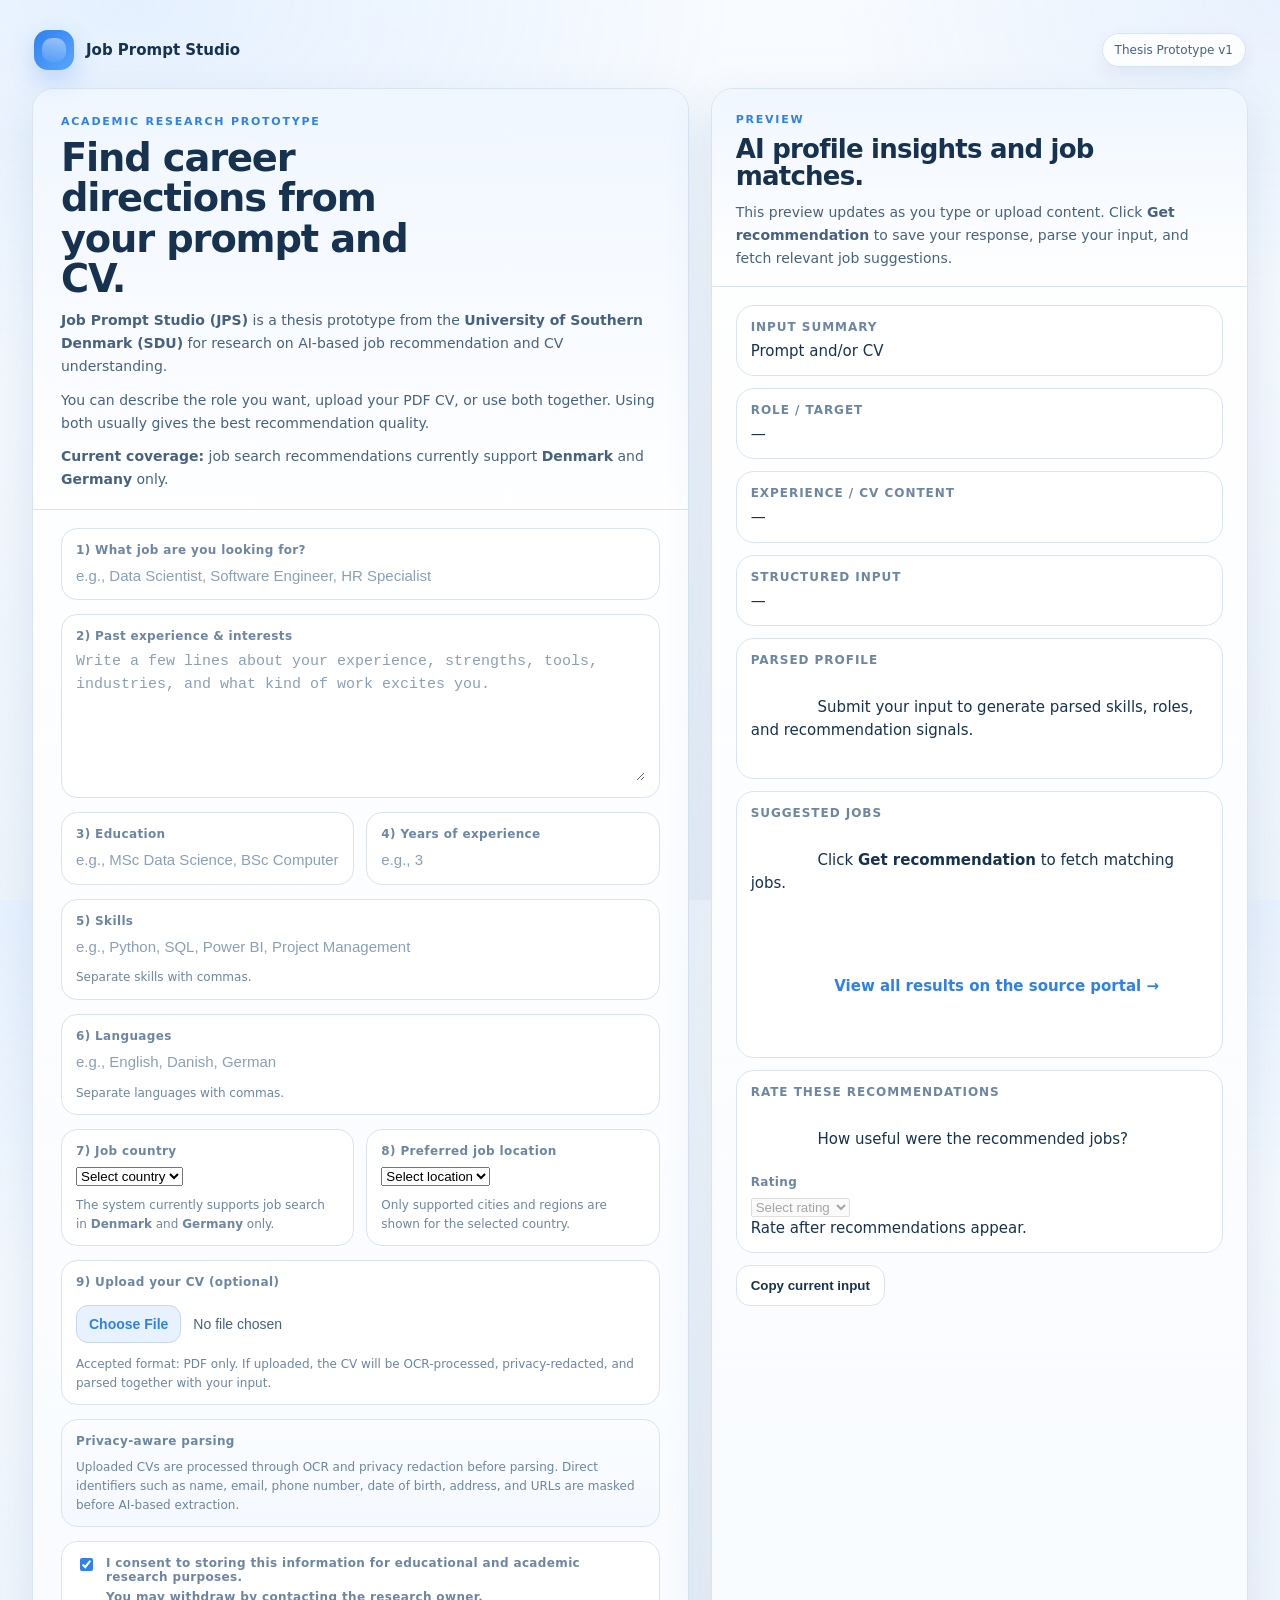
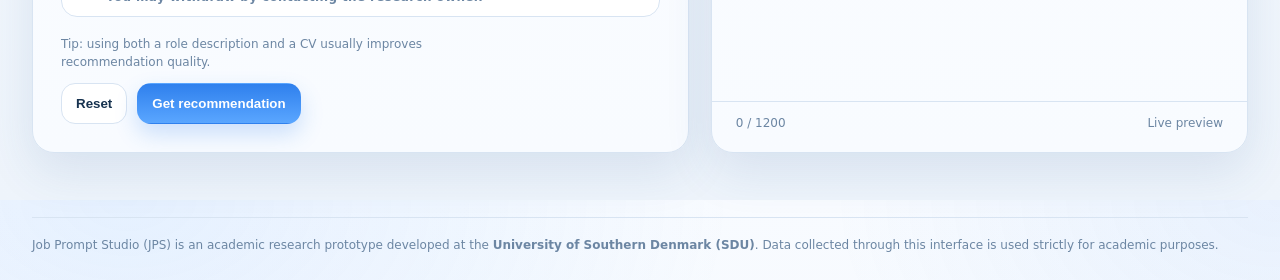
==== index.html @ 6e218b2b "Update index.html" ====
<!doctype html>
<html lang="en">
<head>
  <meta charset="utf-8" />
  <meta name="viewport" content="width=device-width, initial-scale=1" />
  <title>Job Prompt Studio</title>
  <meta
    name="description"
    content="Job Prompt Studio (JPS) is an academic research prototype for AI-based job recommendation and CV understanding."
  />
  <link rel="stylesheet" href="./css/styles.css" />
</head>

<body>
  <div class="wrap">
    <header>
      <div class="brand">
        <div class="logo" aria-hidden="true"></div>
        <h1>Job Prompt Studio</h1>
      </div>
      <div class="pill" id="statusPill">Thesis Prototype v1</div>
    </header>

    <section class="hero">
      <div class="panel">
        <div class="top">
          <p class="kicker">Academic research prototype</p>
          <h2 class="title">Find career directions from your prompt and CV.</h2>

          <p class="subtitle subtitleWide">
            <strong>Job Prompt Studio (JPS)</strong> is a thesis prototype from the
            <strong>University of Southern Denmark (SDU)</strong> for research on
            AI-based job recommendation and CV understanding.
          </p>

          <p class="subtitle subtitleWide">
            You can describe the role you want, upload your PDF CV, or use both together.
            Using both usually gives the best recommendation quality.
          </p>

          <p class="subtitle subtitleWide supportNote">
            <strong>Current coverage:</strong> job search recommendations currently support
            <strong>Denmark</strong> and <strong>Germany</strong> only.
          </p>
        </div>

        <form id="jobForm" autocomplete="on">
          <div class="field">
            <label for="role">1) What job are you looking for?</label>
            <input
              id="role"
              name="role"
              type="text"
              placeholder="e.g., Data Scientist, Software Engineer, HR Specialist"
              maxlength="120"
            />
          </div>

          <div class="field">
            <label for="experience">2) Past experience & interests</label>
            <textarea
              id="experience"
              name="experience"
              placeholder="Write a few lines about your experience, strengths, tools, industries, and what kind of work excites you."
              maxlength="1200"
            ></textarea>
          </div>

          <div class="grid2">
            <div class="field">
              <label for="education">3) Education</label>
              <input
                id="education"
                name="education"
                type="text"
                placeholder="e.g., MSc Data Science, BSc Computer Science"
                maxlength="200"
              />
            </div>

            <div class="field">
              <label for="yearsExperience">4) Years of experience</label>
              <input
                id="yearsExperience"
                name="yearsExperience"
                type="number"
                min="0"
                max="60"
                step="0.5"
                placeholder="e.g., 3"
              />
            </div>
          </div>

          <div class="field">
            <label for="skills">5) Skills</label>
            <input
              id="skills"
              name="skills"
              type="text"
              placeholder="e.g., Python, SQL, Power BI, Project Management"
              maxlength="400"
            />
            <p class="fieldNote">Separate skills with commas.</p>
          </div>

          <div class="field">
            <label for="languages">6) Languages</label>
            <input
              id="languages"
              name="languages"
              type="text"
              placeholder="e.g., English, Danish, German"
              maxlength="200"
            />
            <p class="fieldNote">Separate languages with commas.</p>
          </div>

          <div class="grid2">
            <div class="field">
              <label for="jobCountry">7) Job country</label>
              <select id="jobCountry" name="jobCountry" class="styledSelect">
                <option value="">Select country</option>
                <option value="DK">Denmark</option>
                <option value="DE">Germany</option>
              </select>
              <p class="fieldNote">
                The system currently supports job search in <strong>Denmark</strong> and <strong>Germany</strong> only.
              </p>
            </div>

            <div class="field">
              <label for="location">8) Preferred job location</label>
              <select id="location" name="location" class="styledSelect">
                <option value="">Select location</option>
              </select>
              <p class="fieldNote">
                Only supported cities and regions are shown for the selected country.
              </p>
            </div>
          </div>

          <div class="field">
            <label for="cvFile">9) Upload your CV (optional)</label>
            <input
              id="cvFile"
              name="cvFile"
              type="file"
              accept=".pdf,application/pdf"
            />
            <p class="fieldNote">
              Accepted format: PDF only. If uploaded, the CV will be OCR-processed,
              privacy-redacted, and parsed together with your input.
            </p>
          </div>

          <div class="field uploadInfo">
            <label>Privacy-aware parsing</label>
            <p class="fieldNote">
              Uploaded CVs are processed through OCR and privacy redaction before parsing.
              Direct identifiers such as name, email, phone number, date of birth,
              address, and URLs are masked before AI-based extraction.
            </p>
          </div>

          <div class="field">
            <label class="consent">
              <input id="consent" type="checkbox" required checked />
              <span>
                I consent to storing this information for educational and academic research purposes.
                <span class="consent-sub">
                  You may withdraw by contacting the research owner.
                </span>
              </span>
            </label>
          </div>

          <div class="actions">
            <div class="hint">
              Tip: using both a role description and a CV usually improves recommendation quality.
            </div>

            <div class="btnRow">
              <button class="btn" type="button" id="resetBtn">Reset</button>
              <button class="btn primary" type="submit" id="submitBtn">Get recommendation</button>
            </div>
          </div>

          <span class="sr-only" aria-live="polite" id="ariaLive"></span>
        </form>
      </div>

      <aside class="panel summary" aria-label="Live preview and recommendation results">
        <div class="top">
          <p class="kicker">Preview</p>
          <h2 class="title titleSmall">AI profile insights and job matches.</h2>
          <p class="subtitle subtitleWide">
            This preview updates as you type or upload content. Click
            <b>Get recommendation</b> to save your response, parse your input,
            and fetch relevant job suggestions.
          </p>
        </div>

        <div class="mini">
          <div class="card">
            <h3>Input summary</h3>
            <p id="previewMode">Prompt and/or CV</p>
          </div>

          <div class="card">
            <h3>Role / target</h3>
            <p id="previewRole">—</p>
          </div>

          <div class="card">
            <h3>Experience / CV content</h3>
            <p id="previewExperience">—</p>
          </div>

          <div class="card">
            <h3>Structured input</h3>
            <p id="previewStructured">—</p>
          </div>

          <div class="card">
            <h3>Parsed profile</h3>
            <p id="parsedHint" class="lockedHint">
              Submit your input to generate parsed skills, roles, and recommendation signals.
            </p>
            <div id="parsedProfile" style="display:none;"></div>
          </div>

          <div class="card">
            <h3>Suggested jobs</h3>

            <p id="jobsHint" class="lockedHint">
              Click <b>Get recommendation</b> to fetch matching jobs.
            </p>

            <p id="jobsStatus" class="lockedHint" style="display:none;"></p>

            <div id="jobsSkeleton" class="jobsList" style="display:none;">
              <div class="skeletonCard"></div>
              <div class="skeletonCard"></div>
              <div class="skeletonCard"></div>
            </div>

            <div id="jobsList" class="jobsList" style="display:none;"></div>

            <p class="lockedHint" style="margin-top:10px;">
              <a
                id="jobindexAllLink"
                href="#"
                target="_blank"
                rel="noopener noreferrer"
                class="subLink"
              >
                View all results on the source portal →
              </a>
            </p>
          </div>

          <div class="card ratingCard">
            <h3>Rate these recommendations</h3>
            <p class="fieldNote">
              How useful were the recommended jobs?
            </p>

            <div class="ratingWrap">
              <label for="recommendationRating" class="ratingLabel">Rating</label>
              <select id="recommendationRating" name="recommendationRating" class="styledSelect ratingSelect" disabled>
                <option value="">Select rating</option>
                <option value="1">1 - Very poor</option>
                <option value="2">2 - Poor</option>
                <option value="3">3 - Neutral</option>
                <option value="4">4 - Good</option>
                <option value="5">5 - Excellent</option>
              </select>
              <p id="ratingStatus" class="ratingStatus">Rate after recommendations appear.</p>
            </div>
          </div>

          <div class="btnRow">
            <button class="btn" type="button" id="copyBtn">Copy current input</button>
          </div>
        </div>

        <div class="meta">
          <span id="charCount">0 / 1200</span>
          <span id="lastSaved">Live preview</span>
        </div>
      </aside>
    </section>
  </div>

  <footer class="footer">
    <p>
      Job Prompt Studio (JPS) is an academic research prototype developed at the
      <strong>University of Southern Denmark (SDU)</strong>.
      Data collected through this interface is used strictly for academic purposes.
    </p>
  </footer>

  <div class="toast" id="toast" role="status" aria-live="polite">
    <span class="dot" aria-hidden="true"></span>
    <span id="toastText">Copied</span>
  </div>

  <script type="module" src="./js/app.js"></script>
</body>
</html>
---- css/styles.css ----
:root{
  --bg:#eef4fb;
  --bg-soft:#f7fbff;
  --panel:#ffffff;
  --panel-2:#f8fbff;
  --line:#d8e4f2;
  --line-strong:#c7d8eb;
  --text:#16324f;
  --text-soft:#47627f;
  --text-faint:#6c86a3;
  --blue:#2f80ed;
  --blue-2:#5aa6ff;
  --blue-soft:#e8f2ff;
  --shadow:0 18px 48px rgba(39, 88, 145, .12);
  --radius:22px;
  --radius2:16px;
}

*{ box-sizing:border-box; }
html,body{ height:100%; }

body{
  margin:0;
  color:var(--text);
  font-family: Inter, ui-sans-serif, system-ui, -apple-system, Segoe UI, Roboto, Helvetica, Arial, sans-serif;
  background:
    radial-gradient(1100px 700px at 10% 0%, rgba(90,166,255,.12), transparent 55%),
    radial-gradient(900px 600px at 100% 0%, rgba(47,128,237,.08), transparent 50%),
    linear-gradient(180deg, #f8fbff 0%, #eef4fb 100%);
  overflow-x:hidden;
}

.wrap{
  width:min(1380px, 95vw);
  margin:0 auto;
  padding:24px 0 40px;
}

header{
  display:flex;
  align-items:center;
  justify-content:space-between;
  gap:18px;
  padding:6px 2px 18px;
}

.brand{
  display:flex;
  align-items:center;
  gap:12px;
}

.logo{
  width:40px;
  height:40px;
  border-radius:14px;
  background: linear-gradient(135deg, var(--blue), var(--blue-2));
  box-shadow: 0 10px 24px rgba(47,128,237,.25);
  position:relative;
}

.logo:after{
  content:"";
  position:absolute;
  inset:8px;
  border-radius:10px;
  background: linear-gradient(180deg, rgba(255,255,255,.45), rgba(255,255,255,.08));
}

.brand h1{
  margin:0;
  font-size:15px;
  font-weight:700;
  color:var(--text);
}

.pill{
  font-size:12px;
  padding:9px 12px;
  border-radius:999px;
  border:1px solid var(--line);
  background:rgba(255,255,255,.85);
  color:var(--text-soft);
  box-shadow:0 6px 16px rgba(39,88,145,.08);
}

.hero{
  display:grid;
  grid-template-columns: 1.1fr .9fr;
  gap:22px;
  align-items:start;
}

@media (max-width: 1100px){
  .hero{ grid-template-columns: 1fr; }
}

.panel{
  border-radius:var(--radius);
  border:1px solid var(--line);
  background: linear-gradient(180deg, var(--panel), var(--panel-2));
  box-shadow:var(--shadow);
  overflow:hidden;
}

.panel .top{
  padding:26px 28px 18px;
  border-bottom:1px solid var(--line);
  background: linear-gradient(180deg, rgba(232,242,255,.65), rgba(255,255,255,.72));
}

.kicker{
  font-size:11px;
  color:var(--blue);
  letter-spacing:.16em;
  text-transform:uppercase;
  font-weight:700;
  margin:0 0 10px;
}

.title{
  margin:0;
  font-size: clamp(28px, 3vw, 40px);
  line-height:1.05;
  letter-spacing:-.03em;
  font-weight:800;
  max-width:14ch;
}

.titleSmall{
  font-size:26px;
  max-width:none;
}

.subtitle{
  margin:10px 0 0;
  color:var(--text-soft);
  font-size:14px;
  line-height:1.65;
  max-width:64ch;
}

.subtitleWide{ max-width:none; }

.modeSwitch{
  padding:18px 28px 0;
  display:flex;
  gap:10px;
  flex-wrap:wrap;
}

.modeBtn{
  display:inline-flex;
  align-items:center;
  justify-content:center;
  padding:12px 16px;
  border-radius:14px;
  border:1px solid var(--line);
  background:#fff;
  color:var(--text-soft);
  font-weight:700;
  font-size:14px;
  cursor:pointer;
  transition:.18s ease;
}

.modeBtn:hover{
  border-color:var(--blue-2);
  color:var(--blue);
  transform:translateY(-1px);
}

.modeBtn.active{
  background: linear-gradient(180deg, var(--blue), var(--blue-2));
  border-color:transparent;
  color:#fff;
  box-shadow:0 10px 22px rgba(47,128,237,.22);
}

form{
  padding:18px 28px 28px;
  display:grid;
  gap:14px;
}

.hidden{
  display:none !important;
}

.field{
  background:#fff;
  border:1px solid var(--line);
  border-radius:var(--radius2);
  padding:14px 14px 12px;
  transition:border-color .2s ease, box-shadow .2s ease, transform .2s ease;
}

.field:focus-within{
  border-color:var(--blue-2);
  box-shadow:0 0 0 4px rgba(90,166,255,.12);
  transform:translateY(-1px);
}

label{
  display:block;
  font-size:12px;
  color:var(--text-faint);
  margin-bottom:8px;
  letter-spacing:.03em;
  font-weight:700;
}

input, textarea{
  width:100%;
  border:0;
  outline:none;
  color:var(--text);
  background:transparent;
  font-size:15px;
  line-height:1.5;
  padding:0;
}

textarea{
  min-height:130px;
  resize:vertical;
}

::placeholder{
  color:#8aa0b8;
}

input[type="file"]{
  padding:8px 0 2px;
  font-size:14px;
  color:var(--text-soft);
}

input[type="file"]::file-selector-button{
  margin-right:12px;
  padding:10px 12px;
  border-radius:12px;
  border:1px solid var(--line-strong);
  background:var(--blue-soft);
  color:var(--blue);
  font-weight:700;
  cursor:pointer;
}

.fieldNote{
  margin:10px 0 0;
  color:var(--text-faint);
  font-size:12px;
  line-height:1.55;
}

.uploadInfo{
  background:linear-gradient(180deg, #fbfdff, #f4f9ff);
}

.actions{
  margin-top:4px;
  display:flex;
  gap:12px;
  align-items:center;
  justify-content:space-between;
  flex-wrap:wrap;
}

.hint{
  font-size:12px;
  color:var(--text-faint);
  line-height:1.5;
  max-width:56ch;
}

.btnRow{
  display:flex;
  gap:10px;
  flex-wrap:wrap;
}

.btn{
  display:inline-flex;
  align-items:center;
  justify-content:center;
  padding:12px 14px;
  border-radius:14px;
  border:1px solid var(--line);
  background:#fff;
  color:var(--text);
  font-weight:700;
  cursor:pointer;
  transition:.18s ease;
}

.btn:hover{
  transform:translateY(-1px);
  border-color:var(--blue-2);
}

.btn.primary{
  background: linear-gradient(180deg, var(--blue), var(--blue-2));
  color:#fff;
  border-color:transparent;
  box-shadow:0 10px 22px rgba(47,128,237,.22);
}

.btn.primary:hover{
  filter:brightness(1.02);
}

.btn:disabled{
  opacity:.55;
  cursor:not-allowed;
  transform:none;
}

.summary{
  display:flex;
  flex-direction:column;
  min-height:100%;
}

.summary .top{
  padding:24px 24px 16px;
}

.mini{
  padding:18px 24px 22px;
  display:grid;
  gap:12px;
}

.card{
  border-radius:18px;
  border:1px solid var(--line);
  background:#fff;
  padding:14px 14px 12px;
}

.card h3{
  margin:0 0 6px;
  font-size:12px;
  color:var(--text-faint);
  font-weight:800;
  letter-spacing:.08em;
  text-transform:uppercase;
}

.card p{
  margin:0;
  font-size:15px;
  color:var(--text);
  line-height:1.55;
  white-space:pre-wrap;
  word-break:break-word;
}

.lockedHint{
  color:var(--text-faint);
  font-size:13px;
  line-height:1.5;
}

#parsedProfile{
  display:grid;
  gap:10px;
  margin-top:8px;
}

.parsedGroup{
  border-radius:14px;
  border:1px solid var(--line);
  background:var(--bg-soft);
  padding:12px;
}

.parsedLabel{
  margin:0 0 6px;
  font-size:12px;
  color:var(--text-faint);
  text-transform:uppercase;
  letter-spacing:.08em;
  font-weight:700;
}

.parsedValue{
  margin:0;
  font-size:14px;
  color:var(--text);
  line-height:1.55;
}

.meta{
  margin-top:auto;
  padding:0 24px 22px;
  display:flex;
  gap:10px;
  align-items:center;
  justify-content:space-between;
  color:var(--text-faint);
  font-size:12px;
  border-top:1px solid var(--line);
  padding-top:14px;
}

.consent{
  display:flex;
  gap:10px;
  align-items:flex-start;
  cursor:pointer;
  margin:0;
}

.consent input{
  width:auto;
  margin-top:2px;
  accent-color:var(--blue);
}

.consent-sub{
  display:block;
  margin-top:6px;
  color:var(--text-faint);
  font-size:12px;
}

.jobsList{
  display:grid;
  gap:10px;
  margin-top:10px;
}

.jobCard{
  padding:12px;
  border-radius:14px;
  border:1px solid var(--line);
  background:var(--bg-soft);
  transition:.18s ease;
}

.jobCard:hover{
  transform:translateY(-1px);
  border-color:var(--blue-2);
  box-shadow:0 8px 18px rgba(47,128,237,.10);
}

.jobTitle{
  margin:0 0 6px;
  color:var(--text);
  font-weight:800;
  font-size:14px;
}

.jobMeta{
  margin:0;
  color:var(--text-faint);
  font-size:12px;
  line-height:1.4;
}

.jobSnippet{
  margin:8px 0 0;
  color:var(--text-soft);
  font-size:13px;
  line-height:1.5;
}

.jobBtnRow{
  margin-top:10px;
  display:flex;
  gap:10px;
  flex-wrap:wrap;
}

.jobBtn{
  display:inline-flex;
  align-items:center;
  justify-content:center;
  padding:10px 12px;
  border-radius:12px;
  border:1px solid var(--line-strong);
  background:#fff;
  color:var(--blue);
  font-weight:700;
  font-size:13px;
  text-decoration:none;
}

.jobBtn:hover{
  border-color:var(--blue-2);
  background:var(--blue-soft);
}

.skeletonCard{
  height:92px;
  border-radius:14px;
  border:1px solid var(--line);
  background: linear-gradient(
    90deg,
    rgba(232,242,255,.7),
    rgba(255,255,255,1),
    rgba(232,242,255,.7)
  );
  background-size:200% 100%;
  animation:shimmer 1.2s ease-in-out infinite;
}

@keyframes shimmer{
  0%{ background-position:200% 0; }
  100%{ background-position:-200% 0; }
}

.subLink{
  color:var(--blue);
  text-decoration:none;
  font-weight:600;
}

.subLink:hover{
  text-decoration:underline;
}

.footer{
  width:min(1380px, 95vw);
  margin:24px auto 0;
  padding:18px 0 24px;
  border-top:1px solid var(--line);
  color:var(--text-faint);
  font-size:12px;
  line-height:1.65;
}

.footer p{
  margin:0;
}

.toast{
  position:fixed;
  left:50%;
  bottom:18px;
  transform:translateX(-50%) translateY(30px);
  opacity:0;
  pointer-events:none;
  background:#fff;
  border:1px solid var(--line);
  color:var(--text);
  padding:10px 12px;
  border-radius:14px;
  box-shadow:0 14px 32px rgba(39,88,145,.16);
  transition:opacity .22s ease, transform .22s ease;
  font-size:13px;
  max-width:min(520px, 92vw);
  display:flex;
  gap:10px;
  align-items:center;
}

.toast.show{
  opacity:1;
  transform:translateX(-50%) translateY(0px);
}

.dot{
  width:10px;
  height:10px;
  border-radius:999px;
  background:var(--blue);
  box-shadow:0 0 0 4px rgba(47,128,237,.12);
  flex:0 0 auto;
}

.sr-only{
  position:absolute;
  width:1px;
  height:1px;
  padding:0;
  margin:-1px;
  overflow:hidden;
  clip:rect(0,0,0,0);
  white-space:nowrap;
  border:0;
}

.grid2{
  display:grid;
  grid-template-columns: 1fr 1fr;
  gap:12px;
}

@media (max-width: 720px){
  .grid2{
    grid-template-columns: 1fr;
  }
}

@media (max-width: 720px){
  .wrap{
    width:min(94vw, 1380px);
    padding-top:18px;
  }

  header{
    align-items:flex-start;
    flex-direction:column;
  }

  .panel .top,
  form,
  .modeSwitch{
    padding-left:18px;
    padding-right:18px;
  }

  .summary .top,
  .mini,
  .meta{
    padding-left:18px;
    padding-right:18px;
  }

  .actions{
    align-items:stretch;
  }

  .btnRow{
    width:100%;
  }

  .btn{
    flex:1 1 auto;
  }

  .meta{
    flex-direction:column;
    align-items:flex-start;
  }
}
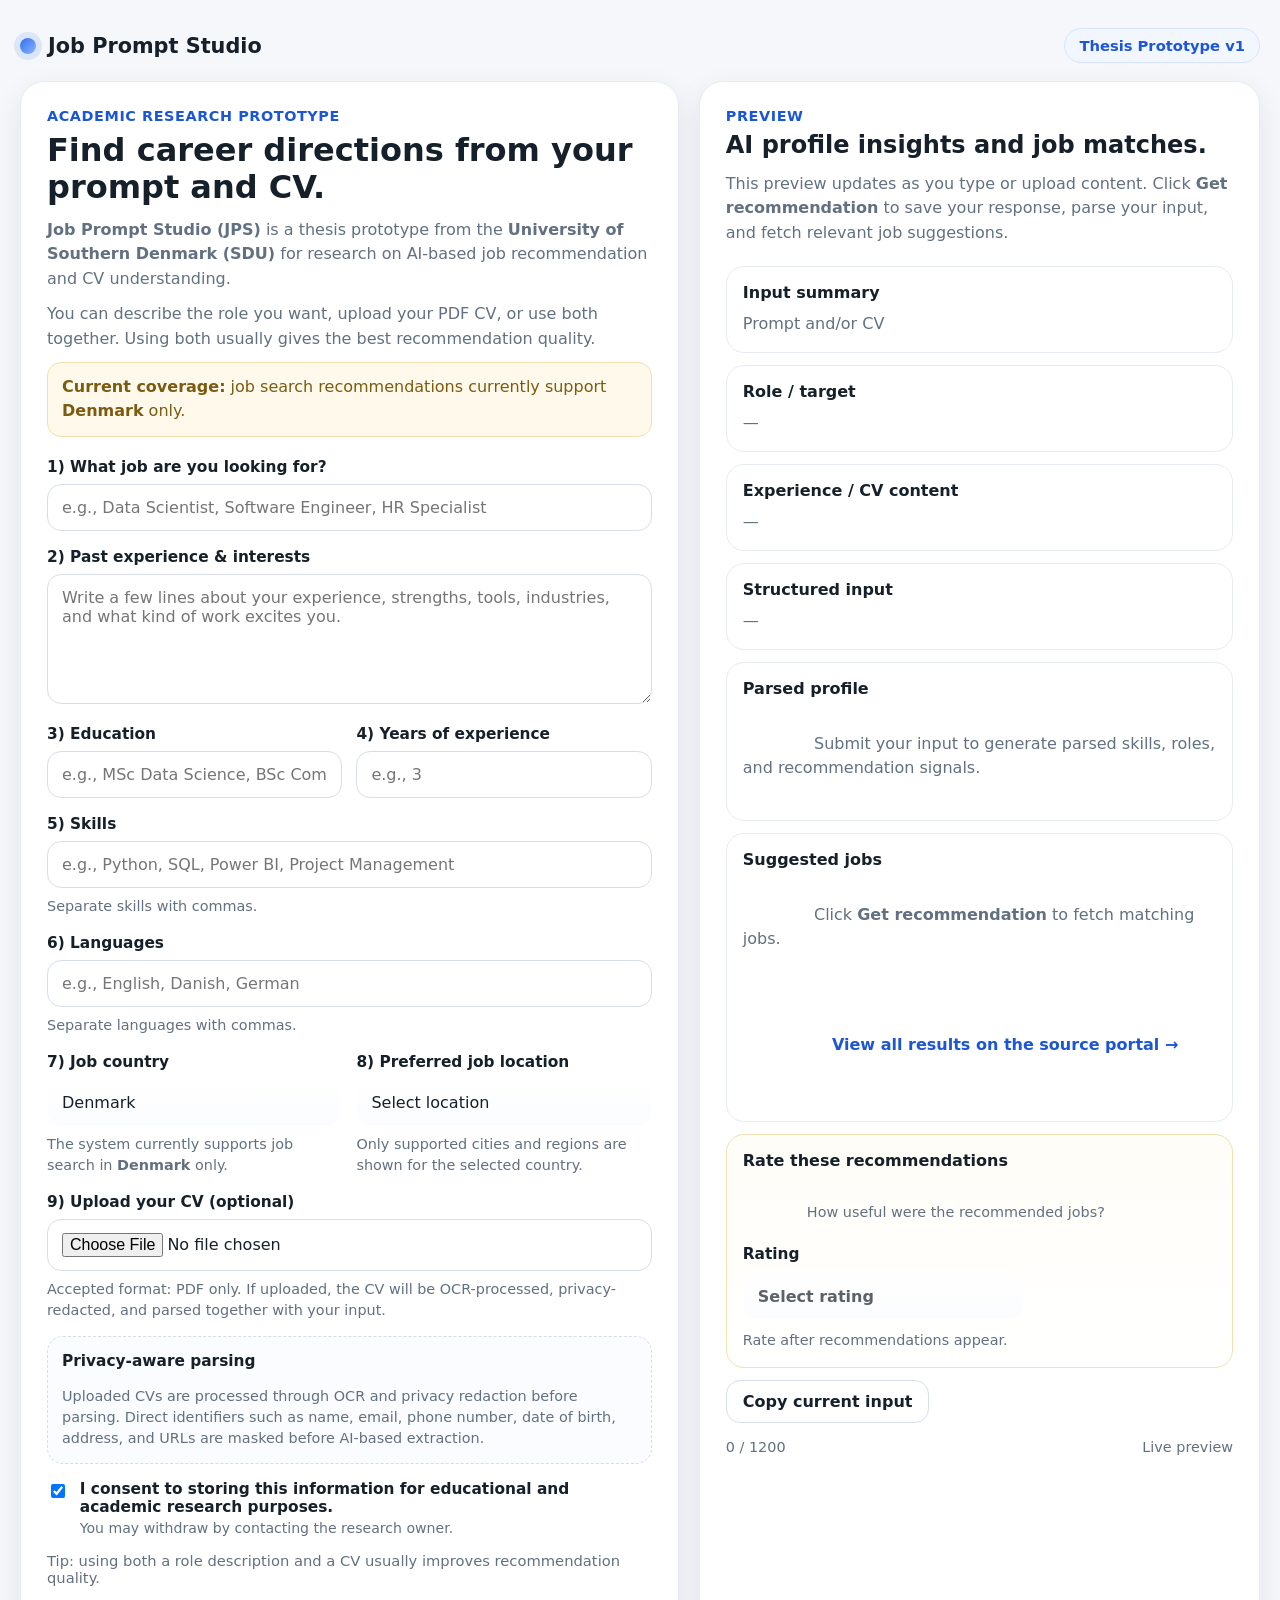
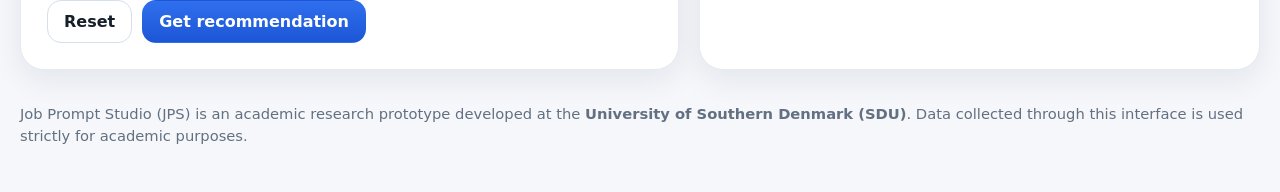
==== commit 14cf5487: "Update index.html" ====
--- a/index.html
+++ b/index.html
@@ -40,7 +40,7 @@
 
           <p class="subtitle subtitleWide supportNote">
             <strong>Current coverage:</strong> job search recommendations currently support
-            <strong>Denmark</strong> and <strong>Germany</strong> only.
+            <strong>Denmark</strong> only.
           </p>
         </div>
 
@@ -121,11 +121,10 @@
               <label for="jobCountry">7) Job country</label>
               <select id="jobCountry" name="jobCountry" class="styledSelect">
                 <option value="">Select country</option>
-                <option value="DK">Denmark</option>
-                <option value="DE">Germany</option>
+                <option value="DK" selected>Denmark</option>
               </select>
               <p class="fieldNote">
-                The system currently supports job search in <strong>Denmark</strong> and <strong>Germany</strong> only.
+                The system currently supports job search in <strong>Denmark</strong> only.
               </p>
             </div>
 
--- a/css/styles.css
+++ b/css/styles.css
@@ -1,639 +1,507 @@
-:root{
-  --bg:#eef4fb;
-  --bg-soft:#f7fbff;
-  --panel:#ffffff;
-  --panel-2:#f8fbff;
-  --line:#d8e4f2;
-  --line-strong:#c7d8eb;
-  --text:#16324f;
-  --text-soft:#47627f;
-  --text-faint:#6c86a3;
-  --blue:#2f80ed;
-  --blue-2:#5aa6ff;
-  --blue-soft:#e8f2ff;
-  --shadow:0 18px 48px rgba(39, 88, 145, .12);
-  --radius:22px;
-  --radius2:16px;
-}
-
-*{ box-sizing:border-box; }
-html,body{ height:100%; }
-
-body{
-  margin:0;
-  color:var(--text);
-  font-family: Inter, ui-sans-serif, system-ui, -apple-system, Segoe UI, Roboto, Helvetica, Arial, sans-serif;
+:root {
+  --bg: #f5f7fb;
+  --panel: #ffffff;
+  --line: #e6ebf2;
+  --text: #16202a;
+  --muted: #627081;
+  --brand: #2f6fed;
+  --brand-dark: #1c56d6;
+  --soft: #f2f6ff;
+  --success: #0f9d58;
+  --danger: #d93025;
+  --shadow: 0 10px 30px rgba(16, 24, 40, 0.08);
+  --radius: 18px;
+}
+
+* {
+  box-sizing: border-box;
+}
+
+html,
+body {
+  margin: 0;
+  padding: 0;
+  background: var(--bg);
+  color: var(--text);
+  font-family: Inter, ui-sans-serif, system-ui, -apple-system, BlinkMacSystemFont, "Segoe UI", sans-serif;
+}
+
+body {
+  min-height: 100vh;
+}
+
+.wrap {
+  max-width: 1320px;
+  margin: 0 auto;
+  padding: 28px 20px 18px;
+}
+
+header {
+  display: flex;
+  align-items: center;
+  justify-content: space-between;
+  gap: 16px;
+  margin-bottom: 18px;
+}
+
+.brand {
+  display: flex;
+  align-items: center;
+  gap: 12px;
+}
+
+.logo {
+  width: 16px;
+  height: 16px;
+  border-radius: 50%;
+  background: linear-gradient(135deg, var(--brand), #8cb6ff);
+  box-shadow: 0 0 0 6px rgba(47, 111, 237, 0.12);
+}
+
+header h1 {
+  margin: 0;
+  font-size: 1.3rem;
+  font-weight: 700;
+}
+
+.pill {
+  background: var(--soft);
+  color: var(--brand-dark);
+  border: 1px solid #d7e4ff;
+  border-radius: 999px;
+  padding: 8px 14px;
+  font-size: 0.92rem;
+  font-weight: 600;
+}
+
+.hero {
+  display: grid;
+  grid-template-columns: 1.08fr 0.92fr;
+  gap: 20px;
+}
+
+.panel {
+  background: var(--panel);
+  border: 1px solid var(--line);
+  border-radius: 24px;
+  box-shadow: var(--shadow);
+  padding: 26px;
+}
+
+.top {
+  margin-bottom: 20px;
+}
+
+.kicker {
+  margin: 0 0 8px;
+  color: var(--brand-dark);
+  font-size: 0.9rem;
+  font-weight: 700;
+  letter-spacing: 0.04em;
+  text-transform: uppercase;
+}
+
+.title {
+  margin: 0 0 12px;
+  font-size: 2rem;
+  line-height: 1.15;
+}
+
+.titleSmall {
+  font-size: 1.5rem;
+}
+
+.subtitle {
+  margin: 0 0 10px;
+  color: var(--muted);
+  line-height: 1.55;
+}
+
+.subtitleWide {
+  max-width: 70ch;
+}
+
+.supportNote {
+  background: #fff9eb;
+  border: 1px solid #f4deb0;
+  color: #7b5b12;
+  border-radius: 14px;
+  padding: 12px 14px;
+}
+
+.field {
+  margin-bottom: 16px;
+}
+
+label {
+  display: inline-block;
+  margin-bottom: 8px;
+  font-weight: 700;
+  font-size: 0.96rem;
+}
+
+input[type="text"],
+input[type="number"],
+input[type="file"],
+textarea,
+select {
+  width: 100%;
+  border: 1px solid #d6deea;
+  border-radius: 14px;
+  background: #fff;
+  color: var(--text);
+  font: inherit;
+  padding: 13px 14px;
+  transition: border-color 0.18s ease, box-shadow 0.18s ease, transform 0.06s ease;
+}
+
+textarea {
+  min-height: 130px;
+  resize: vertical;
+}
+
+input:focus,
+textarea:focus,
+select:focus {
+  outline: none;
+  border-color: #8bb0ff;
+  box-shadow: 0 0 0 4px rgba(47, 111, 237, 0.12);
+}
+
+.fieldNote {
+  margin: 8px 0 0;
+  color: var(--muted);
+  font-size: 0.9rem;
+  line-height: 1.45;
+}
+
+.grid2 {
+  display: grid;
+  grid-template-columns: 1fr 1fr;
+  gap: 14px;
+}
+
+.styledSelect {
+  appearance: none;
+  -webkit-appearance: none;
+  -moz-appearance: none;
   background:
-    radial-gradient(1100px 700px at 10% 0%, rgba(90,166,255,.12), transparent 55%),
-    radial-gradient(900px 600px at 100% 0%, rgba(47,128,237,.08), transparent 50%),
-    linear-gradient(180deg, #f8fbff 0%, #eef4fb 100%);
-  overflow-x:hidden;
-}
-
-.wrap{
-  width:min(1380px, 95vw);
-  margin:0 auto;
-  padding:24px 0 40px;
-}
-
-header{
-  display:flex;
-  align-items:center;
-  justify-content:space-between;
-  gap:18px;
-  padding:6px 2px 18px;
-}
-
-.brand{
-  display:flex;
-  align-items:center;
-  gap:12px;
-}
-
-.logo{
-  width:40px;
-  height:40px;
-  border-radius:14px;
-  background: linear-gradient(135deg, var(--blue), var(--blue-2));
-  box-shadow: 0 10px 24px rgba(47,128,237,.25);
-  position:relative;
-}
-
-.logo:after{
-  content:"";
-  position:absolute;
-  inset:8px;
-  border-radius:10px;
-  background: linear-gradient(180deg, rgba(255,255,255,.45), rgba(255,255,255,.08));
-}
-
-.brand h1{
-  margin:0;
-  font-size:15px;
-  font-weight:700;
-  color:var(--text);
-}
-
-.pill{
-  font-size:12px;
-  padding:9px 12px;
-  border-radius:999px;
-  border:1px solid var(--line);
-  background:rgba(255,255,255,.85);
-  color:var(--text-soft);
-  box-shadow:0 6px 16px rgba(39,88,145,.08);
-}
-
-.hero{
-  display:grid;
-  grid-template-columns: 1.1fr .9fr;
-  gap:22px;
-  align-items:start;
-}
-
-@media (max-width: 1100px){
-  .hero{ grid-template-columns: 1fr; }
-}
-
-.panel{
-  border-radius:var(--radius);
-  border:1px solid var(--line);
-  background: linear-gradient(180deg, var(--panel), var(--panel-2));
-  box-shadow:var(--shadow);
-  overflow:hidden;
-}
-
-.panel .top{
-  padding:26px 28px 18px;
-  border-bottom:1px solid var(--line);
-  background: linear-gradient(180deg, rgba(232,242,255,.65), rgba(255,255,255,.72));
-}
-
-.kicker{
-  font-size:11px;
-  color:var(--blue);
-  letter-spacing:.16em;
-  text-transform:uppercase;
-  font-weight:700;
-  margin:0 0 10px;
-}
-
-.title{
-  margin:0;
-  font-size: clamp(28px, 3vw, 40px);
-  line-height:1.05;
-  letter-spacing:-.03em;
-  font-weight:800;
-  max-width:14ch;
-}
-
-.titleSmall{
-  font-size:26px;
-  max-width:none;
-}
-
-.subtitle{
-  margin:10px 0 0;
-  color:var(--text-soft);
-  font-size:14px;
-  line-height:1.65;
-  max-width:64ch;
-}
-
-.subtitleWide{ max-width:none; }
-
-.modeSwitch{
-  padding:18px 28px 0;
-  display:flex;
-  gap:10px;
-  flex-wrap:wrap;
-}
-
-.modeBtn{
-  display:inline-flex;
-  align-items:center;
-  justify-content:center;
-  padding:12px 16px;
-  border-radius:14px;
-  border:1px solid var(--line);
-  background:#fff;
-  color:var(--text-soft);
-  font-weight:700;
-  font-size:14px;
-  cursor:pointer;
-  transition:.18s ease;
-}
-
-.modeBtn:hover{
-  border-color:var(--blue-2);
-  color:var(--blue);
-  transform:translateY(-1px);
-}
-
-.modeBtn.active{
-  background: linear-gradient(180deg, var(--blue), var(--blue-2));
-  border-color:transparent;
-  color:#fff;
-  box-shadow:0 10px 22px rgba(47,128,237,.22);
-}
-
-form{
-  padding:18px 28px 28px;
-  display:grid;
-  gap:14px;
-}
-
-.hidden{
-  display:none !important;
-}
-
-.field{
-  background:#fff;
-  border:1px solid var(--line);
-  border-radius:var(--radius2);
-  padding:14px 14px 12px;
-  transition:border-color .2s ease, box-shadow .2s ease, transform .2s ease;
-}
-
-.field:focus-within{
-  border-color:var(--blue-2);
-  box-shadow:0 0 0 4px rgba(90,166,255,.12);
-  transform:translateY(-1px);
-}
-
-label{
-  display:block;
-  font-size:12px;
-  color:var(--text-faint);
-  margin-bottom:8px;
-  letter-spacing:.03em;
-  font-weight:700;
-}
-
-input, textarea{
-  width:100%;
-  border:0;
-  outline:none;
-  color:var(--text);
-  background:transparent;
-  font-size:15px;
-  line-height:1.5;
-  padding:0;
-}
-
-textarea{
-  min-height:130px;
-  resize:vertical;
-}
-
-::placeholder{
-  color:#8aa0b8;
-}
-
-input[type="file"]{
-  padding:8px 0 2px;
-  font-size:14px;
-  color:var(--text-soft);
-}
-
-input[type="file"]::file-selector-button{
-  margin-right:12px;
-  padding:10px 12px;
-  border-radius:12px;
-  border:1px solid var(--line-strong);
-  background:var(--blue-soft);
-  color:var(--blue);
-  font-weight:700;
-  cursor:pointer;
-}
-
-.fieldNote{
-  margin:10px 0 0;
-  color:var(--text-faint);
-  font-size:12px;
-  line-height:1.55;
-}
-
-.uploadInfo{
-  background:linear-gradient(180deg, #fbfdff, #f4f9ff);
-}
-
-.actions{
-  margin-top:4px;
-  display:flex;
-  gap:12px;
-  align-items:center;
-  justify-content:space-between;
-  flex-wrap:wrap;
-}
-
-.hint{
-  font-size:12px;
-  color:var(--text-faint);
-  line-height:1.5;
-  max-width:56ch;
-}
-
-.btnRow{
-  display:flex;
-  gap:10px;
-  flex-wrap:wrap;
-}
-
-.btn{
-  display:inline-flex;
-  align-items:center;
-  justify-content:center;
-  padding:12px 14px;
-  border-radius:14px;
-  border:1px solid var(--line);
-  background:#fff;
-  color:var(--text);
-  font-weight:700;
-  cursor:pointer;
-  transition:.18s ease;
-}
-
-.btn:hover{
-  transform:translateY(-1px);
-  border-color:var(--blue-2);
-}
-
-.btn.primary{
-  background: linear-gradient(180deg, var(--blue), var(--blue-2));
-  color:#fff;
-  border-color:transparent;
-  box-shadow:0 10px 22px rgba(47,128,237,.22);
-}
-
-.btn.primary:hover{
-  filter:brightness(1.02);
-}
-
-.btn:disabled{
-  opacity:.55;
-  cursor:not-allowed;
-  transform:none;
-}
-
-.summary{
-  display:flex;
-  flex-direction:column;
-  min-height:100%;
-}
-
-.summary .top{
-  padding:24px 24px 16px;
-}
-
-.mini{
-  padding:18px 24px 22px;
-  display:grid;
-  gap:12px;
-}
-
-.card{
-  border-radius:18px;
-  border:1px solid var(--line);
-  background:#fff;
-  padding:14px 14px 12px;
-}
-
-.card h3{
-  margin:0 0 6px;
-  font-size:12px;
-  color:var(--text-faint);
-  font-weight:800;
-  letter-spacing:.08em;
-  text-transform:uppercase;
-}
-
-.card p{
-  margin:0;
-  font-size:15px;
-  color:var(--text);
-  line-height:1.55;
-  white-space:pre-wrap;
-  word-break:break-word;
-}
-
-.lockedHint{
-  color:var(--text-faint);
-  font-size:13px;
-  line-height:1.5;
-}
-
-#parsedProfile{
-  display:grid;
-  gap:10px;
-  margin-top:8px;
-}
-
-.parsedGroup{
-  border-radius:14px;
-  border:1px solid var(--line);
-  background:var(--bg-soft);
-  padding:12px;
-}
-
-.parsedLabel{
-  margin:0 0 6px;
-  font-size:12px;
-  color:var(--text-faint);
-  text-transform:uppercase;
-  letter-spacing:.08em;
-  font-weight:700;
-}
-
-.parsedValue{
-  margin:0;
-  font-size:14px;
-  color:var(--text);
-  line-height:1.55;
-}
-
-.meta{
-  margin-top:auto;
-  padding:0 24px 22px;
-  display:flex;
-  gap:10px;
-  align-items:center;
-  justify-content:space-between;
-  color:var(--text-faint);
-  font-size:12px;
-  border-top:1px solid var(--line);
-  padding-top:14px;
-}
-
-.consent{
-  display:flex;
-  gap:10px;
-  align-items:flex-start;
-  cursor:pointer;
-  margin:0;
-}
-
-.consent input{
-  width:auto;
-  margin-top:2px;
-  accent-color:var(--blue);
-}
-
-.consent-sub{
-  display:block;
-  margin-top:6px;
-  color:var(--text-faint);
-  font-size:12px;
-}
-
-.jobsList{
-  display:grid;
-  gap:10px;
-  margin-top:10px;
-}
-
-.jobCard{
-  padding:12px;
-  border-radius:14px;
-  border:1px solid var(--line);
-  background:var(--bg-soft);
-  transition:.18s ease;
-}
-
-.jobCard:hover{
-  transform:translateY(-1px);
-  border-color:var(--blue-2);
-  box-shadow:0 8px 18px rgba(47,128,237,.10);
-}
-
-.jobTitle{
-  margin:0 0 6px;
-  color:var(--text);
-  font-weight:800;
-  font-size:14px;
-}
-
-.jobMeta{
-  margin:0;
-  color:var(--text-faint);
-  font-size:12px;
-  line-height:1.4;
-}
-
-.jobSnippet{
-  margin:8px 0 0;
-  color:var(--text-soft);
-  font-size:13px;
-  line-height:1.5;
-}
-
-.jobBtnRow{
-  margin-top:10px;
-  display:flex;
-  gap:10px;
-  flex-wrap:wrap;
-}
-
-.jobBtn{
-  display:inline-flex;
-  align-items:center;
-  justify-content:center;
-  padding:10px 12px;
-  border-radius:12px;
-  border:1px solid var(--line-strong);
-  background:#fff;
-  color:var(--blue);
-  font-weight:700;
-  font-size:13px;
-  text-decoration:none;
-}
-
-.jobBtn:hover{
-  border-color:var(--blue-2);
-  background:var(--blue-soft);
-}
-
-.skeletonCard{
-  height:92px;
-  border-radius:14px;
-  border:1px solid var(--line);
-  background: linear-gradient(
-    90deg,
-    rgba(232,242,255,.7),
-    rgba(255,255,255,1),
-    rgba(232,242,255,.7)
-  );
-  background-size:200% 100%;
-  animation:shimmer 1.2s ease-in-out infinite;
-}
-
-@keyframes shimmer{
-  0%{ background-position:200% 0; }
-  100%{ background-position:-200% 0; }
-}
-
-.subLink{
-  color:var(--blue);
-  text-decoration:none;
-  font-weight:600;
-}
-
-.subLink:hover{
-  text-decoration:underline;
-}
-
-.footer{
-  width:min(1380px, 95vw);
-  margin:24px auto 0;
-  padding:18px 0 24px;
-  border-top:1px solid var(--line);
-  color:var(--text-faint);
-  font-size:12px;
-  line-height:1.65;
-}
-
-.footer p{
-  margin:0;
-}
-
-.toast{
-  position:fixed;
-  left:50%;
-  bottom:18px;
-  transform:translateX(-50%) translateY(30px);
-  opacity:0;
-  pointer-events:none;
-  background:#fff;
-  border:1px solid var(--line);
-  color:var(--text);
-  padding:10px 12px;
-  border-radius:14px;
-  box-shadow:0 14px 32px rgba(39,88,145,.16);
-  transition:opacity .22s ease, transform .22s ease;
-  font-size:13px;
-  max-width:min(520px, 92vw);
-  display:flex;
-  gap:10px;
-  align-items:center;
-}
-
-.toast.show{
-  opacity:1;
-  transform:translateX(-50%) translateY(0px);
-}
-
-.dot{
-  width:10px;
-  height:10px;
-  border-radius:999px;
-  background:var(--blue);
-  box-shadow:0 0 0 4px rgba(47,128,237,.12);
-  flex:0 0 auto;
-}
-
-.sr-only{
-  position:absolute;
-  width:1px;
-  height:1px;
-  padding:0;
-  margin:-1px;
-  overflow:hidden;
-  clip:rect(0,0,0,0);
-  white-space:nowrap;
-  border:0;
-}
-
-.grid2{
-  display:grid;
-  grid-template-columns: 1fr 1fr;
-  gap:12px;
-}
-
-@media (max-width: 720px){
-  .grid2{
+    linear-gradient(180deg, #ffffff, #fbfcff) padding-box,
+    linear-gradient(180deg, #d9e2ef, #d9e2ef) border-box;
+  border: 1px solid transparent;
+  border-radius: 14px;
+  padding-right: 42px;
+  background-image:
+    linear-gradient(180deg, #ffffff, #fbfcff),
+    url("data:image/svg+xml,%3Csvg xmlns='http://www.w3.org/2000/svg' width='16' height='16' fill='none' viewBox='0 0 24 24'%3E%3Cpath stroke='%2357697d' stroke-linecap='round' stroke-linejoin='round' stroke-width='2' d='m6 9 6 6 6-6'/%3E%3C/svg%3E");
+  background-repeat: no-repeat, no-repeat;
+  background-position: 0 0, right 14px center;
+  background-size: auto, 16px;
+}
+
+.styledSelect:hover {
+  border-color: #bfd1ef;
+}
+
+.uploadInfo {
+  background: #fbfcff;
+  border: 1px dashed #d5deeb;
+  border-radius: 16px;
+  padding: 14px;
+}
+
+.consent {
+  display: flex;
+  align-items: flex-start;
+  gap: 12px;
+  cursor: pointer;
+}
+
+.consent input {
+  width: 18px;
+  height: 18px;
+  margin-top: 2px;
+}
+
+.consent-sub {
+  display: block;
+  margin-top: 4px;
+  color: var(--muted);
+  font-size: 0.88rem;
+  font-weight: 500;
+}
+
+.actions {
+  display: flex;
+  align-items: center;
+  justify-content: space-between;
+  gap: 14px;
+  flex-wrap: wrap;
+  margin-top: 10px;
+}
+
+.hint {
+  color: var(--muted);
+  font-size: 0.92rem;
+}
+
+.btnRow {
+  display: flex;
+  align-items: center;
+  gap: 10px;
+  flex-wrap: wrap;
+}
+
+.btn {
+  border: 1px solid #d7dfeb;
+  background: #fff;
+  color: var(--text);
+  border-radius: 14px;
+  padding: 11px 16px;
+  font: inherit;
+  font-weight: 700;
+  cursor: pointer;
+  transition: transform 0.08s ease, box-shadow 0.18s ease, border-color 0.18s ease;
+}
+
+.btn:hover {
+  border-color: #bfd1ef;
+  box-shadow: 0 6px 18px rgba(18, 38, 63, 0.08);
+}
+
+.btn:active {
+  transform: translateY(1px);
+}
+
+.btn.primary {
+  background: linear-gradient(180deg, var(--brand), var(--brand-dark));
+  color: #fff;
+  border-color: transparent;
+}
+
+.summary .mini {
+  display: grid;
+  gap: 12px;
+}
+
+.card {
+  border: 1px solid var(--line);
+  border-radius: 18px;
+  padding: 16px;
+  background: #fff;
+}
+
+.card h3 {
+  margin: 0 0 10px;
+  font-size: 1rem;
+}
+
+.card p {
+  margin: 0;
+  color: var(--muted);
+  white-space: pre-wrap;
+  line-height: 1.5;
+}
+
+.lockedHint {
+  color: var(--muted);
+}
+
+.parsedGroup + .parsedGroup {
+  margin-top: 12px;
+  padding-top: 12px;
+  border-top: 1px dashed #e2e8f2;
+}
+
+.parsedLabel {
+  margin: 0 0 4px;
+  font-size: 0.82rem;
+  font-weight: 700;
+  color: var(--brand-dark);
+  text-transform: uppercase;
+  letter-spacing: 0.04em;
+}
+
+.parsedValue {
+  margin: 0;
+  color: var(--text);
+  line-height: 1.5;
+  white-space: pre-wrap;
+}
+
+.jobsList {
+  display: grid;
+  gap: 12px;
+}
+
+.jobCard {
+  border: 1px solid #dfe6f0;
+  border-radius: 16px;
+  padding: 14px;
+  background: linear-gradient(180deg, #ffffff, #fbfcff);
+}
+
+.jobTitle {
+  margin: 0 0 10px;
+  color: var(--text);
+  font-weight: 700;
+}
+
+.jobBtnRow {
+  display: flex;
+  align-items: center;
+  gap: 10px;
+}
+
+.jobBtn {
+  display: inline-flex;
+  align-items: center;
+  justify-content: center;
+  border-radius: 12px;
+  padding: 10px 14px;
+  background: var(--soft);
+  color: var(--brand-dark);
+  text-decoration: none;
+  font-weight: 700;
+  border: 1px solid #d7e4ff;
+}
+
+.jobBtn:hover {
+  background: #eaf1ff;
+}
+
+.skeletonCard {
+  height: 86px;
+  border-radius: 16px;
+  background: linear-gradient(90deg, #eef3fa 25%, #f7f9fc 37%, #eef3fa 63%);
+  background-size: 400% 100%;
+  animation: pulse 1.4s ease infinite;
+}
+
+@keyframes pulse {
+  0% { background-position: 100% 50%; }
+  100% { background-position: 0 50%; }
+}
+
+.ratingCard {
+  background: linear-gradient(180deg, #fffdf7, #ffffff);
+  border-color: #efe1b3;
+}
+
+.ratingWrap {
+  display: grid;
+  gap: 10px;
+}
+
+.ratingLabel {
+  margin-bottom: 0;
+}
+
+.ratingSelect {
+  max-width: 280px;
+  font-weight: 600;
+}
+
+.ratingStatus {
+  color: var(--muted);
+  font-size: 0.9rem;
+}
+
+.subLink {
+  color: var(--brand-dark);
+  text-decoration: none;
+  font-weight: 700;
+}
+
+.subLink:hover {
+  text-decoration: underline;
+}
+
+.meta {
+  display: flex;
+  justify-content: space-between;
+  gap: 12px;
+  margin-top: 16px;
+  color: var(--muted);
+  font-size: 0.9rem;
+}
+
+.footer {
+  max-width: 1320px;
+  margin: 0 auto;
+  padding: 0 20px 30px;
+  color: var(--muted);
+  font-size: 0.92rem;
+  line-height: 1.5;
+}
+
+.toast {
+  position: fixed;
+  right: 18px;
+  bottom: 18px;
+  display: inline-flex;
+  align-items: center;
+  gap: 10px;
+  background: rgba(22, 32, 42, 0.96);
+  color: #fff;
+  border-radius: 999px;
+  padding: 12px 16px;
+  box-shadow: 0 16px 40px rgba(0, 0, 0, 0.18);
+  transform: translateY(14px);
+  opacity: 0;
+  pointer-events: none;
+  transition: opacity 0.18s ease, transform 0.18s ease;
+}
+
+.toast.show {
+  opacity: 1;
+  transform: translateY(0);
+}
+
+.toast .dot {
+  width: 8px;
+  height: 8px;
+  border-radius: 50%;
+  background: #7ef0a7;
+}
+
+.sr-only {
+  position: absolute;
+  left: -9999px;
+}
+
+@media (max-width: 1080px) {
+  .hero {
     grid-template-columns: 1fr;
   }
 }
 
-@media (max-width: 720px){
-  .wrap{
-    width:min(94vw, 1380px);
-    padding-top:18px;
-  }
-
-  header{
-    align-items:flex-start;
-    flex-direction:column;
-  }
-
-  .panel .top,
-  form,
-  .modeSwitch{
-    padding-left:18px;
-    padding-right:18px;
-  }
-
-  .summary .top,
-  .mini,
-  .meta{
-    padding-left:18px;
-    padding-right:18px;
-  }
-
-  .actions{
-    align-items:stretch;
-  }
-
-  .btnRow{
-    width:100%;
-  }
-
-  .btn{
-    flex:1 1 auto;
-  }
-
-  .meta{
-    flex-direction:column;
-    align-items:flex-start;
-  }
-}
+@media (max-width: 720px) {
+  .wrap {
+    padding: 18px 14px 14px;
+  }
+
+  .panel {
+    padding: 18px;
+    border-radius: 20px;
+  }
+
+  .title {
+    font-size: 1.65rem;
+  }
+
+  .grid2 {
+    grid-template-columns: 1fr;
+  }
+
+  .actions,
+  .meta,
+  header {
+    flex-direction: column;
+    align-items: flex-start;
+  }
+
+  .ratingSelect {
+    max-width: 100%;
+  }
+}
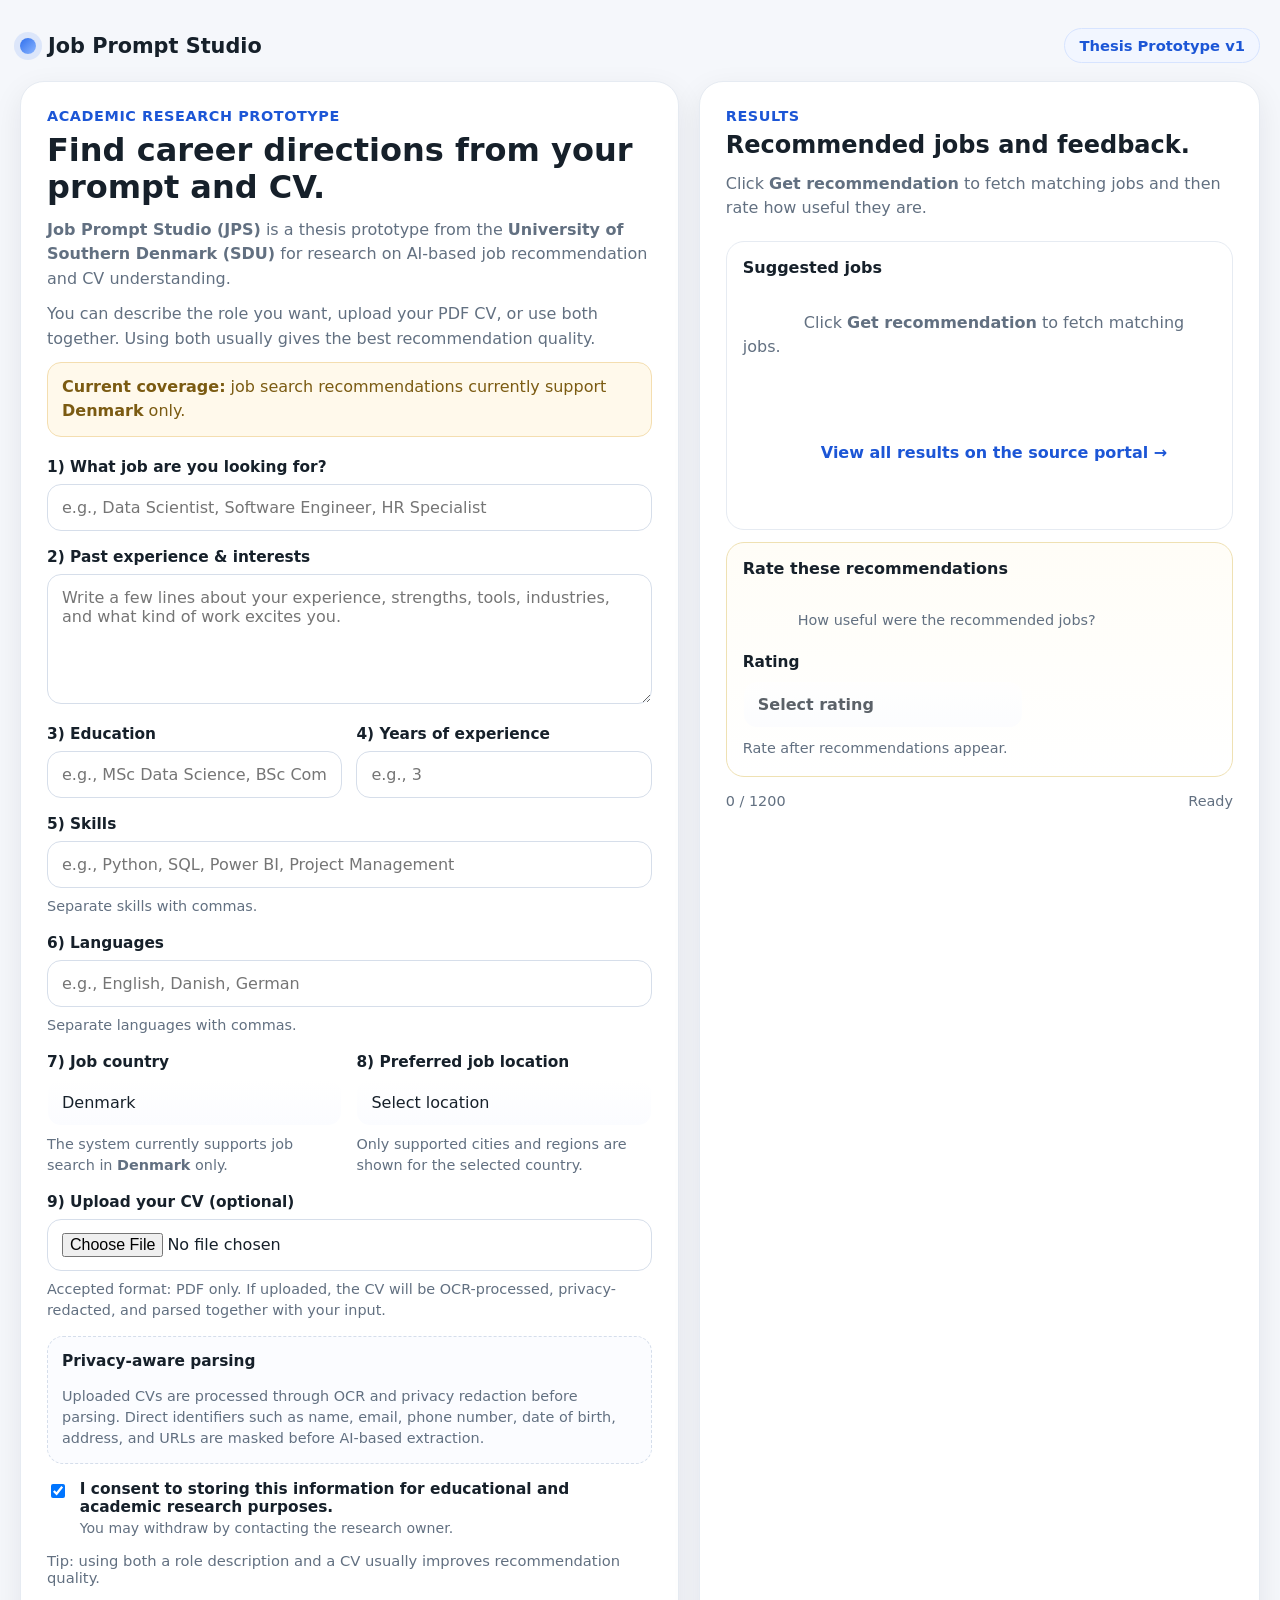
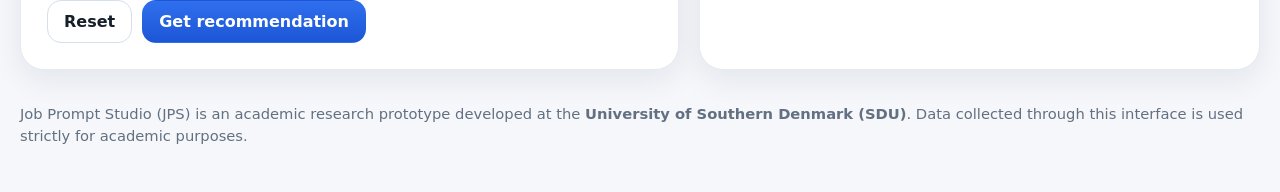
==== commit 43039982: "Update index.html" ====
--- a/index.html
+++ b/index.html
@@ -189,106 +189,72 @@
         </form>
       </div>
 
-      <aside class="panel summary" aria-label="Live preview and recommendation results">
-        <div class="top">
-          <p class="kicker">Preview</p>
-          <h2 class="title titleSmall">AI profile insights and job matches.</h2>
-          <p class="subtitle subtitleWide">
-            This preview updates as you type or upload content. Click
-            <b>Get recommendation</b> to save your response, parse your input,
-            and fetch relevant job suggestions.
+          <aside class="panel summary" aria-label="Recommendation results">
+      <div class="top">
+        <p class="kicker">Results</p>
+        <h2 class="title titleSmall">Recommended jobs and feedback.</h2>
+        <p class="subtitle subtitleWide">
+          Click <b>Get recommendation</b> to fetch matching jobs and then rate how useful they are.
+        </p>
+      </div>
+    
+      <div class="mini">
+        <div class="card">
+          <h3>Suggested jobs</h3>
+    
+          <p id="jobsHint" class="lockedHint">
+            Click <b>Get recommendation</b> to fetch matching jobs.
+          </p>
+    
+          <p id="jobsStatus" class="lockedHint" style="display:none;"></p>
+    
+          <div id="jobsSkeleton" class="jobsList" style="display:none;">
+            <div class="skeletonCard"></div>
+            <div class="skeletonCard"></div>
+            <div class="skeletonCard"></div>
+          </div>
+    
+          <div id="jobsList" class="jobsList" style="display:none;"></div>
+    
+          <p class="lockedHint" style="margin-top:10px;">
+            <a
+              id="jobindexAllLink"
+              href="#"
+              target="_blank"
+              rel="noopener noreferrer"
+              class="subLink"
+            >
+              View all results on the source portal →
+            </a>
           </p>
         </div>
-
-        <div class="mini">
-          <div class="card">
-            <h3>Input summary</h3>
-            <p id="previewMode">Prompt and/or CV</p>
-          </div>
-
-          <div class="card">
-            <h3>Role / target</h3>
-            <p id="previewRole">—</p>
-          </div>
-
-          <div class="card">
-            <h3>Experience / CV content</h3>
-            <p id="previewExperience">—</p>
-          </div>
-
-          <div class="card">
-            <h3>Structured input</h3>
-            <p id="previewStructured">—</p>
-          </div>
-
-          <div class="card">
-            <h3>Parsed profile</h3>
-            <p id="parsedHint" class="lockedHint">
-              Submit your input to generate parsed skills, roles, and recommendation signals.
-            </p>
-            <div id="parsedProfile" style="display:none;"></div>
-          </div>
-
-          <div class="card">
-            <h3>Suggested jobs</h3>
-
-            <p id="jobsHint" class="lockedHint">
-              Click <b>Get recommendation</b> to fetch matching jobs.
-            </p>
-
-            <p id="jobsStatus" class="lockedHint" style="display:none;"></p>
-
-            <div id="jobsSkeleton" class="jobsList" style="display:none;">
-              <div class="skeletonCard"></div>
-              <div class="skeletonCard"></div>
-              <div class="skeletonCard"></div>
-            </div>
-
-            <div id="jobsList" class="jobsList" style="display:none;"></div>
-
-            <p class="lockedHint" style="margin-top:10px;">
-              <a
-                id="jobindexAllLink"
-                href="#"
-                target="_blank"
-                rel="noopener noreferrer"
-                class="subLink"
-              >
-                View all results on the source portal →
-              </a>
-            </p>
-          </div>
-
-          <div class="card ratingCard">
-            <h3>Rate these recommendations</h3>
-            <p class="fieldNote">
-              How useful were the recommended jobs?
-            </p>
-
-            <div class="ratingWrap">
-              <label for="recommendationRating" class="ratingLabel">Rating</label>
-              <select id="recommendationRating" name="recommendationRating" class="styledSelect ratingSelect" disabled>
-                <option value="">Select rating</option>
-                <option value="1">1 - Very poor</option>
-                <option value="2">2 - Poor</option>
-                <option value="3">3 - Neutral</option>
-                <option value="4">4 - Good</option>
-                <option value="5">5 - Excellent</option>
-              </select>
-              <p id="ratingStatus" class="ratingStatus">Rate after recommendations appear.</p>
-            </div>
-          </div>
-
-          <div class="btnRow">
-            <button class="btn" type="button" id="copyBtn">Copy current input</button>
+    
+        <div class="card ratingCard">
+          <h3>Rate these recommendations</h3>
+          <p class="fieldNote">
+            How useful were the recommended jobs?
+          </p>
+    
+          <div class="ratingWrap">
+            <label for="recommendationRating" class="ratingLabel">Rating</label>
+            <select id="recommendationRating" name="recommendationRating" class="styledSelect ratingSelect" disabled>
+              <option value="">Select rating</option>
+              <option value="1">1 - Very poor</option>
+              <option value="2">2 - Poor</option>
+              <option value="3">3 - Neutral</option>
+              <option value="4">4 - Good</option>
+              <option value="5">5 - Excellent</option>
+            </select>
+            <p id="ratingStatus" class="ratingStatus">Rate after recommendations appear.</p>
           </div>
         </div>
-
-        <div class="meta">
-          <span id="charCount">0 / 1200</span>
-          <span id="lastSaved">Live preview</span>
-        </div>
-      </aside>
+      </div>
+    
+      <div class="meta">
+        <span id="charCount">0 / 1200</span>
+        <span id="lastSaved">Ready</span>
+      </div>
+    </aside>
     </section>
   </div>
 
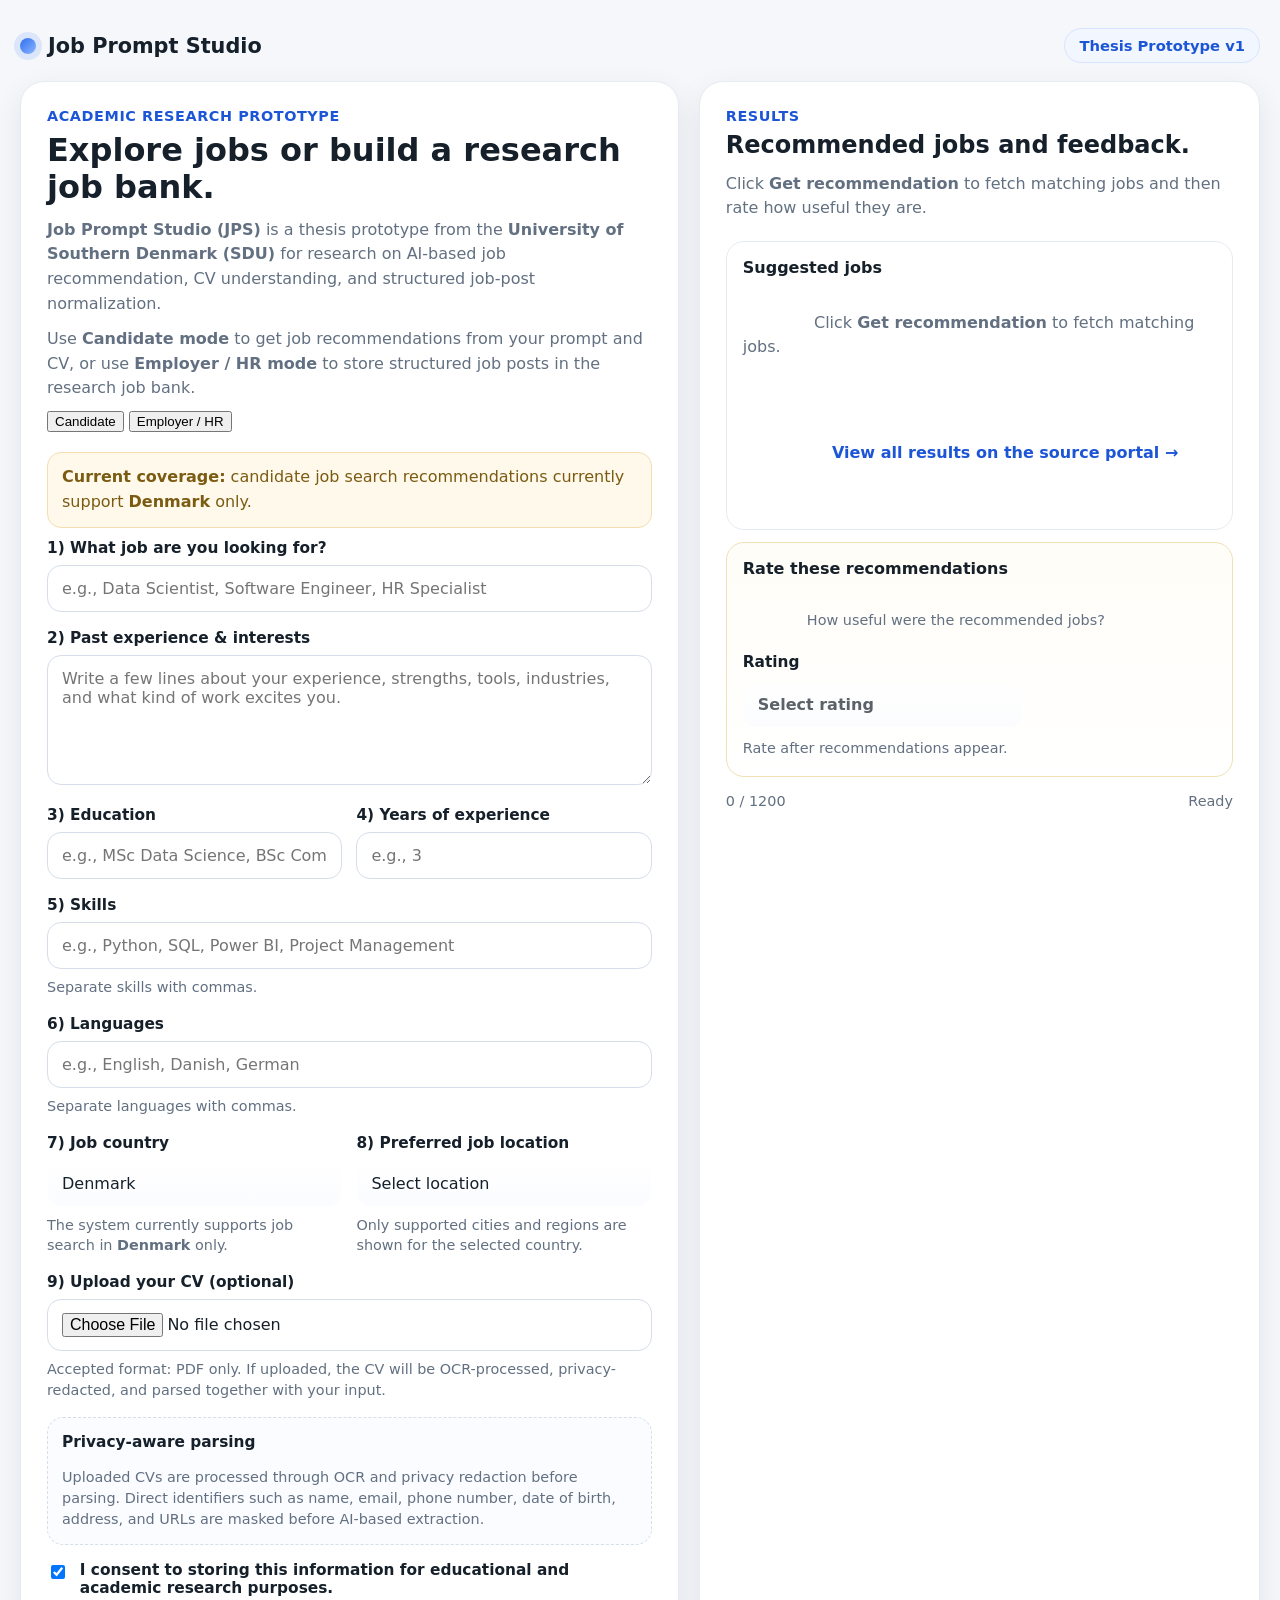
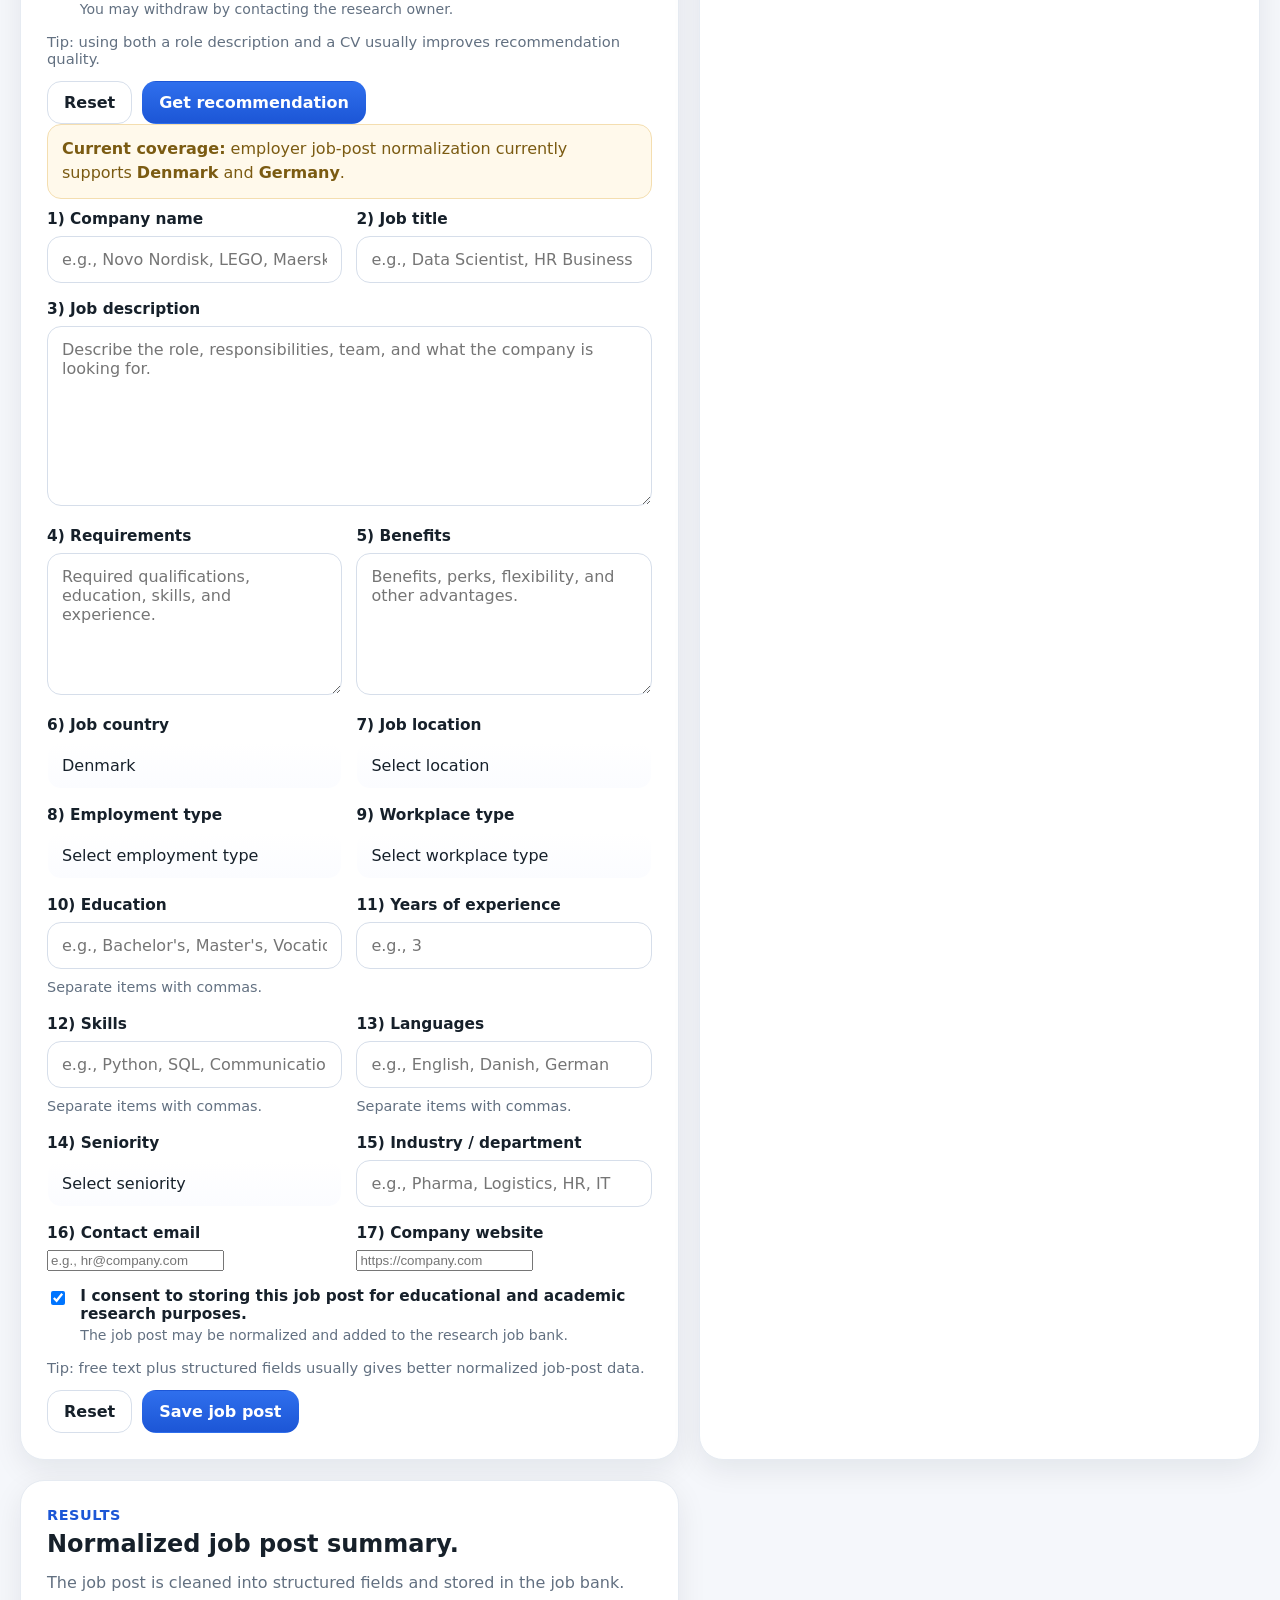
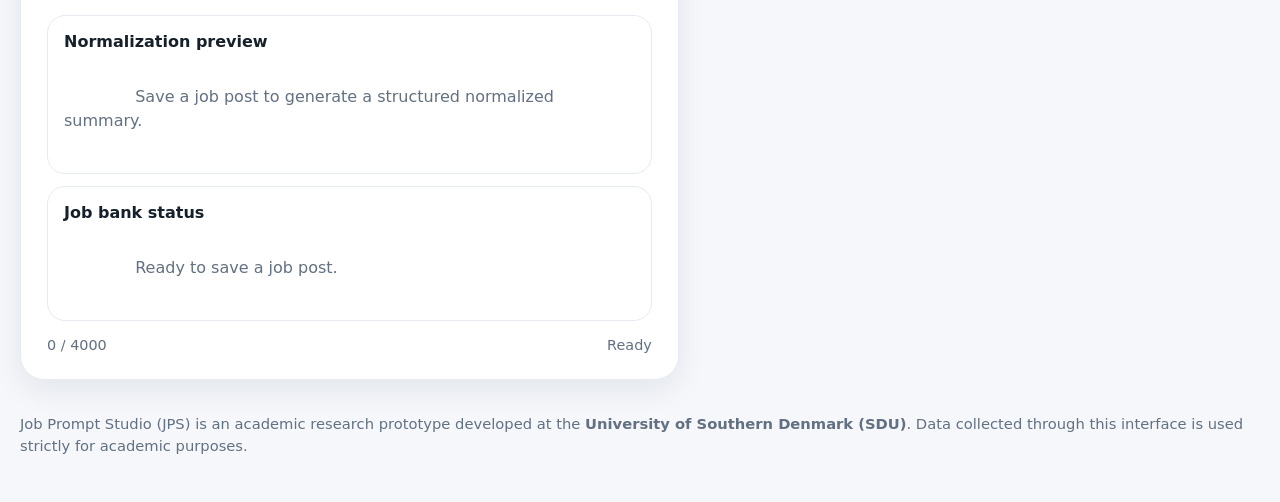
==== commit 6cf9ca57: "Enhance Job Prompt Studio with employer posting features Updated the Job Prompt Studio to include em" ====
--- a/index.html
+++ b/index.html
@@ -6,7 +6,7 @@
   <title>Job Prompt Studio</title>
   <meta
     name="description"
-    content="Job Prompt Studio (JPS) is an academic research prototype for AI-based job recommendation and CV understanding."
+    content="Job Prompt Studio (JPS) is an academic research prototype for AI-based job recommendation, CV understanding, and employer-side job posting."
   />
   <link rel="stylesheet" href="./css/styles.css" />
 </head>
@@ -25,236 +25,519 @@
       <div class="panel">
         <div class="top">
           <p class="kicker">Academic research prototype</p>
-          <h2 class="title">Find career directions from your prompt and CV.</h2>
+          <h2 class="title">Explore jobs or build a research job bank.</h2>
 
           <p class="subtitle subtitleWide">
             <strong>Job Prompt Studio (JPS)</strong> is a thesis prototype from the
             <strong>University of Southern Denmark (SDU)</strong> for research on
-            AI-based job recommendation and CV understanding.
+            AI-based job recommendation, CV understanding, and structured job-post normalization.
           </p>
 
           <p class="subtitle subtitleWide">
-            You can describe the role you want, upload your PDF CV, or use both together.
-            Using both usually gives the best recommendation quality.
+            Use <strong>Candidate mode</strong> to get job recommendations from your prompt and CV,
+            or use <strong>Employer / HR mode</strong> to store structured job posts in the research job bank.
           </p>
 
+          <div class="modeSwitch" role="tablist" aria-label="Select mode">
+            <button type="button" id="candidateModeBtn" class="modeBtn active">Candidate</button>
+            <button type="button" id="employerModeBtn" class="modeBtn">Employer / HR</button>
+          </div>
+        </div>
+
+        <!-- Candidate View -->
+        <div id="candidateView">
           <p class="subtitle subtitleWide supportNote">
-            <strong>Current coverage:</strong> job search recommendations currently support
+            <strong>Current coverage:</strong> candidate job search recommendations currently support
             <strong>Denmark</strong> only.
           </p>
-        </div>
-
-        <form id="jobForm" autocomplete="on">
-          <div class="field">
-            <label for="role">1) What job are you looking for?</label>
-            <input
-              id="role"
-              name="role"
-              type="text"
-              placeholder="e.g., Data Scientist, Software Engineer, HR Specialist"
-              maxlength="120"
-            />
-          </div>
-
-          <div class="field">
-            <label for="experience">2) Past experience & interests</label>
-            <textarea
-              id="experience"
-              name="experience"
-              placeholder="Write a few lines about your experience, strengths, tools, industries, and what kind of work excites you."
-              maxlength="1200"
-            ></textarea>
-          </div>
-
-          <div class="grid2">
-            <div class="field">
-              <label for="education">3) Education</label>
+
+          <form id="jobForm" autocomplete="on">
+            <div class="field">
+              <label for="role">1) What job are you looking for?</label>
               <input
-                id="education"
-                name="education"
+                id="role"
+                name="role"
                 type="text"
-                placeholder="e.g., MSc Data Science, BSc Computer Science"
+                placeholder="e.g., Data Scientist, Software Engineer, HR Specialist"
+                maxlength="120"
+              />
+            </div>
+
+            <div class="field">
+              <label for="experience">2) Past experience & interests</label>
+              <textarea
+                id="experience"
+                name="experience"
+                placeholder="Write a few lines about your experience, strengths, tools, industries, and what kind of work excites you."
+                maxlength="1200"
+              ></textarea>
+            </div>
+
+            <div class="grid2">
+              <div class="field">
+                <label for="education">3) Education</label>
+                <input
+                  id="education"
+                  name="education"
+                  type="text"
+                  placeholder="e.g., MSc Data Science, BSc Computer Science"
+                  maxlength="200"
+                />
+              </div>
+
+              <div class="field">
+                <label for="yearsExperience">4) Years of experience</label>
+                <input
+                  id="yearsExperience"
+                  name="yearsExperience"
+                  type="number"
+                  min="0"
+                  max="60"
+                  step="0.5"
+                  placeholder="e.g., 3"
+                />
+              </div>
+            </div>
+
+            <div class="field">
+              <label for="skills">5) Skills</label>
+              <input
+                id="skills"
+                name="skills"
+                type="text"
+                placeholder="e.g., Python, SQL, Power BI, Project Management"
+                maxlength="400"
+              />
+              <p class="fieldNote">Separate skills with commas.</p>
+            </div>
+
+            <div class="field">
+              <label for="languages">6) Languages</label>
+              <input
+                id="languages"
+                name="languages"
+                type="text"
+                placeholder="e.g., English, Danish, German"
                 maxlength="200"
               />
-            </div>
-
-            <div class="field">
-              <label for="yearsExperience">4) Years of experience</label>
+              <p class="fieldNote">Separate languages with commas.</p>
+            </div>
+
+            <div class="grid2">
+              <div class="field">
+                <label for="jobCountry">7) Job country</label>
+                <select id="jobCountry" name="jobCountry" class="styledSelect">
+                  <option value="">Select country</option>
+                  <option value="DK" selected>Denmark</option>
+                </select>
+                <p class="fieldNote">
+                  The system currently supports job search in <strong>Denmark</strong> only.
+                </p>
+              </div>
+
+              <div class="field">
+                <label for="location">8) Preferred job location</label>
+                <select id="location" name="location" class="styledSelect">
+                  <option value="">Select location</option>
+                </select>
+                <p class="fieldNote">
+                  Only supported cities and regions are shown for the selected country.
+                </p>
+              </div>
+            </div>
+
+            <div class="field">
+              <label for="cvFile">9) Upload your CV (optional)</label>
               <input
-                id="yearsExperience"
-                name="yearsExperience"
-                type="number"
-                min="0"
-                max="60"
-                step="0.5"
-                placeholder="e.g., 3"
+                id="cvFile"
+                name="cvFile"
+                type="file"
+                accept=".pdf,application/pdf"
               />
-            </div>
-          </div>
-
-          <div class="field">
-            <label for="skills">5) Skills</label>
-            <input
-              id="skills"
-              name="skills"
-              type="text"
-              placeholder="e.g., Python, SQL, Power BI, Project Management"
-              maxlength="400"
-            />
-            <p class="fieldNote">Separate skills with commas.</p>
-          </div>
-
-          <div class="field">
-            <label for="languages">6) Languages</label>
-            <input
-              id="languages"
-              name="languages"
-              type="text"
-              placeholder="e.g., English, Danish, German"
-              maxlength="200"
-            />
-            <p class="fieldNote">Separate languages with commas.</p>
-          </div>
-
-          <div class="grid2">
-            <div class="field">
-              <label for="jobCountry">7) Job country</label>
-              <select id="jobCountry" name="jobCountry" class="styledSelect">
-                <option value="">Select country</option>
-                <option value="DK" selected>Denmark</option>
-              </select>
               <p class="fieldNote">
-                The system currently supports job search in <strong>Denmark</strong> only.
+                Accepted format: PDF only. If uploaded, the CV will be OCR-processed,
+                privacy-redacted, and parsed together with your input.
               </p>
             </div>
 
-            <div class="field">
-              <label for="location">8) Preferred job location</label>
-              <select id="location" name="location" class="styledSelect">
-                <option value="">Select location</option>
-              </select>
+            <div class="field uploadInfo">
+              <label>Privacy-aware parsing</label>
               <p class="fieldNote">
-                Only supported cities and regions are shown for the selected country.
+                Uploaded CVs are processed through OCR and privacy redaction before parsing.
+                Direct identifiers such as name, email, phone number, date of birth,
+                address, and URLs are masked before AI-based extraction.
               </p>
             </div>
-          </div>
-
-          <div class="field">
-            <label for="cvFile">9) Upload your CV (optional)</label>
-            <input
-              id="cvFile"
-              name="cvFile"
-              type="file"
-              accept=".pdf,application/pdf"
-            />
-            <p class="fieldNote">
-              Accepted format: PDF only. If uploaded, the CV will be OCR-processed,
-              privacy-redacted, and parsed together with your input.
+
+            <div class="field">
+              <label class="consent">
+                <input id="consent" type="checkbox" required checked />
+                <span>
+                  I consent to storing this information for educational and academic research purposes.
+                  <span class="consent-sub">
+                    You may withdraw by contacting the research owner.
+                  </span>
+                </span>
+              </label>
+            </div>
+
+            <div class="actions">
+              <div class="hint">
+                Tip: using both a role description and a CV usually improves recommendation quality.
+              </div>
+
+              <div class="btnRow">
+                <button class="btn" type="button" id="resetBtn">Reset</button>
+                <button class="btn primary" type="submit" id="submitBtn">Get recommendation</button>
+              </div>
+            </div>
+
+            <span class="sr-only" aria-live="polite" id="ariaLive"></span>
+          </form>
+        </div>
+
+        <!-- Employer View -->
+        <div id="employerView" class="hiddenView">
+          <p class="subtitle subtitleWide supportNote">
+            <strong>Current coverage:</strong> employer job-post normalization currently supports
+            <strong>Denmark</strong> and <strong>Germany</strong>.
+          </p>
+
+          <form id="jobPostForm" autocomplete="on">
+            <div class="grid2">
+              <div class="field">
+                <label for="companyName">1) Company name</label>
+                <input
+                  id="companyName"
+                  name="companyName"
+                  type="text"
+                  placeholder="e.g., Novo Nordisk, LEGO, Maersk"
+                  maxlength="160"
+                  required
+                />
+              </div>
+
+              <div class="field">
+                <label for="jobTitle">2) Job title</label>
+                <input
+                  id="jobTitle"
+                  name="jobTitle"
+                  type="text"
+                  placeholder="e.g., Data Scientist, HR Business Partner"
+                  maxlength="160"
+                  required
+                />
+              </div>
+            </div>
+
+            <div class="field">
+              <label for="jobDescription">3) Job description</label>
+              <textarea
+                id="jobDescription"
+                name="jobDescription"
+                placeholder="Describe the role, responsibilities, team, and what the company is looking for."
+                maxlength="4000"
+                rows="8"
+                required
+              ></textarea>
+            </div>
+
+            <div class="grid2">
+              <div class="field">
+                <label for="jobRequirements">4) Requirements</label>
+                <textarea
+                  id="jobRequirements"
+                  name="jobRequirements"
+                  placeholder="Required qualifications, education, skills, and experience."
+                  maxlength="2000"
+                  rows="6"
+                ></textarea>
+              </div>
+
+              <div class="field">
+                <label for="jobBenefits">5) Benefits</label>
+                <textarea
+                  id="jobBenefits"
+                  name="jobBenefits"
+                  placeholder="Benefits, perks, flexibility, and other advantages."
+                  maxlength="2000"
+                  rows="6"
+                ></textarea>
+              </div>
+            </div>
+
+            <div class="grid2">
+              <div class="field">
+                <label for="jobPostCountry">6) Job country</label>
+                <select id="jobPostCountry" name="jobPostCountry" class="styledSelect">
+                  <option value="">Select country</option>
+                  <option value="DK" selected>Denmark</option>
+                  <option value="DE">Germany</option>
+                </select>
+              </div>
+
+              <div class="field">
+                <label for="jobPostLocation">7) Job location</label>
+                <select id="jobPostLocation" name="jobPostLocation" class="styledSelect">
+                  <option value="">Select location</option>
+                </select>
+              </div>
+            </div>
+
+            <div class="grid2">
+              <div class="field">
+                <label for="employmentType">8) Employment type</label>
+                <select id="employmentType" name="employmentType" class="styledSelect">
+                  <option value="">Select employment type</option>
+                  <option value="full_time">Full-time</option>
+                  <option value="part_time">Part-time</option>
+                  <option value="contract">Contract</option>
+                  <option value="internship">Internship</option>
+                  <option value="student">Student</option>
+                  <option value="freelance">Freelance</option>
+                </select>
+              </div>
+
+              <div class="field">
+                <label for="workplaceType">9) Workplace type</label>
+                <select id="workplaceType" name="workplaceType" class="styledSelect">
+                  <option value="">Select workplace type</option>
+                  <option value="onsite">On-site</option>
+                  <option value="hybrid">Hybrid</option>
+                  <option value="remote">Remote</option>
+                </select>
+              </div>
+            </div>
+
+            <div class="grid2">
+              <div class="field">
+                <label for="jobEducation">10) Education</label>
+                <input
+                  id="jobEducation"
+                  name="jobEducation"
+                  type="text"
+                  placeholder="e.g., Bachelor's, Master's, Vocational"
+                  maxlength="300"
+                />
+                <p class="fieldNote">Separate items with commas.</p>
+              </div>
+
+              <div class="field">
+                <label for="jobYearsExperience">11) Years of experience</label>
+                <input
+                  id="jobYearsExperience"
+                  name="jobYearsExperience"
+                  type="number"
+                  min="0"
+                  max="60"
+                  step="0.5"
+                  placeholder="e.g., 3"
+                />
+              </div>
+            </div>
+
+            <div class="grid2">
+              <div class="field">
+                <label for="jobSkills">12) Skills</label>
+                <input
+                  id="jobSkills"
+                  name="jobSkills"
+                  type="text"
+                  placeholder="e.g., Python, SQL, Communication, Recruitment"
+                  maxlength="500"
+                />
+                <p class="fieldNote">Separate items with commas.</p>
+              </div>
+
+              <div class="field">
+                <label for="jobLanguages">13) Languages</label>
+                <input
+                  id="jobLanguages"
+                  name="jobLanguages"
+                  type="text"
+                  placeholder="e.g., English, Danish, German"
+                  maxlength="300"
+                />
+                <p class="fieldNote">Separate items with commas.</p>
+              </div>
+            </div>
+
+            <div class="grid2">
+              <div class="field">
+                <label for="jobSeniority">14) Seniority</label>
+                <select id="jobSeniority" name="jobSeniority" class="styledSelect">
+                  <option value="">Select seniority</option>
+                  <option value="junior">Junior</option>
+                  <option value="mid">Mid</option>
+                  <option value="senior">Senior</option>
+                  <option value="lead">Lead</option>
+                </select>
+              </div>
+
+              <div class="field">
+                <label for="jobIndustry">15) Industry / department</label>
+                <input
+                  id="jobIndustry"
+                  name="jobIndustry"
+                  type="text"
+                  placeholder="e.g., Pharma, Logistics, HR, IT"
+                  maxlength="200"
+                />
+              </div>
+            </div>
+
+            <div class="grid2">
+              <div class="field">
+                <label for="contactEmail">16) Contact email</label>
+                <input
+                  id="contactEmail"
+                  name="contactEmail"
+                  type="email"
+                  placeholder="e.g., hr@company.com"
+                  maxlength="200"
+                />
+              </div>
+
+              <div class="field">
+                <label for="companyWebsite">17) Company website</label>
+                <input
+                  id="companyWebsite"
+                  name="companyWebsite"
+                  type="url"
+                  placeholder="https://company.com"
+                  maxlength="300"
+                />
+              </div>
+            </div>
+
+            <div class="field">
+              <label class="consent">
+                <input id="jobPostConsent" type="checkbox" required checked />
+                <span>
+                  I consent to storing this job post for educational and academic research purposes.
+                  <span class="consent-sub">
+                    The job post may be normalized and added to the research job bank.
+                  </span>
+                </span>
+              </label>
+            </div>
+
+            <div class="actions">
+              <div class="hint">
+                Tip: free text plus structured fields usually gives better normalized job-post data.
+              </div>
+
+              <div class="btnRow">
+                <button class="btn" type="button" id="jobPostResetBtn">Reset</button>
+                <button class="btn primary" type="submit" id="jobPostSubmitBtn">Save job post</button>
+              </div>
+            </div>
+
+            <span class="sr-only" aria-live="polite" id="jobPostAriaLive"></span>
+          </form>
+        </div>
+      </div>
+
+      <!-- Candidate Results -->
+      <aside id="candidateResults" class="panel summary" aria-label="Recommendation results">
+        <div class="top">
+          <p class="kicker">Results</p>
+          <h2 class="title titleSmall">Recommended jobs and feedback.</h2>
+          <p class="subtitle subtitleWide">
+            Click <b>Get recommendation</b> to fetch matching jobs and then rate how useful they are.
+          </p>
+        </div>
+
+        <div class="mini">
+          <div class="card">
+            <h3>Suggested jobs</h3>
+
+            <p id="jobsHint" class="lockedHint">
+              Click <b>Get recommendation</b> to fetch matching jobs.
+            </p>
+
+            <p id="jobsStatus" class="lockedHint" style="display:none;"></p>
+
+            <div id="jobsSkeleton" class="jobsList" style="display:none;">
+              <div class="skeletonCard"></div>
+              <div class="skeletonCard"></div>
+              <div class="skeletonCard"></div>
+            </div>
+
+            <div id="jobsList" class="jobsList" style="display:none;"></div>
+
+            <p class="lockedHint" style="margin-top:10px;">
+              <a
+                id="jobindexAllLink"
+                href="#"
+                target="_blank"
+                rel="noopener noreferrer"
+                class="subLink"
+              >
+                View all results on the source portal →
+              </a>
             </p>
           </div>
 
-          <div class="field uploadInfo">
-            <label>Privacy-aware parsing</label>
+          <div class="card ratingCard">
+            <h3>Rate these recommendations</h3>
             <p class="fieldNote">
-              Uploaded CVs are processed through OCR and privacy redaction before parsing.
-              Direct identifiers such as name, email, phone number, date of birth,
-              address, and URLs are masked before AI-based extraction.
+              How useful were the recommended jobs?
+            </p>
+
+            <div class="ratingWrap">
+              <label for="recommendationRating" class="ratingLabel">Rating</label>
+              <select id="recommendationRating" name="recommendationRating" class="styledSelect ratingSelect" disabled>
+                <option value="">Select rating</option>
+                <option value="1">1 - Very poor</option>
+                <option value="2">2 - Poor</option>
+                <option value="3">3 - Neutral</option>
+                <option value="4">4 - Good</option>
+                <option value="5">5 - Excellent</option>
+              </select>
+              <p id="ratingStatus" class="ratingStatus">Rate after recommendations appear.</p>
+            </div>
+          </div>
+        </div>
+
+        <div class="meta">
+          <span id="charCount">0 / 1200</span>
+          <span id="lastSaved">Ready</span>
+        </div>
+      </aside>
+
+      <!-- Employer Results -->
+      <aside id="employerResults" class="panel summary hiddenView" aria-label="Job post normalization results">
+        <div class="top">
+          <p class="kicker">Results</p>
+          <h2 class="title titleSmall">Normalized job post summary.</h2>
+          <p class="subtitle subtitleWide">
+            The job post is cleaned into structured fields and stored in the job bank.
+          </p>
+        </div>
+
+        <div class="mini">
+          <div class="card">
+            <h3>Normalization preview</h3>
+            <p id="jobPostParsedHint" class="lockedHint">
+              Save a job post to generate a structured normalized summary.
+            </p>
+            <div id="jobPostParsedProfile" style="display:none;"></div>
+          </div>
+
+          <div class="card">
+            <h3>Job bank status</h3>
+            <p id="jobPostStatusText" class="lockedHint">
+              Ready to save a job post.
             </p>
           </div>
-
-          <div class="field">
-            <label class="consent">
-              <input id="consent" type="checkbox" required checked />
-              <span>
-                I consent to storing this information for educational and academic research purposes.
-                <span class="consent-sub">
-                  You may withdraw by contacting the research owner.
-                </span>
-              </span>
-            </label>
-          </div>
-
-          <div class="actions">
-            <div class="hint">
-              Tip: using both a role description and a CV usually improves recommendation quality.
-            </div>
-
-            <div class="btnRow">
-              <button class="btn" type="button" id="resetBtn">Reset</button>
-              <button class="btn primary" type="submit" id="submitBtn">Get recommendation</button>
-            </div>
-          </div>
-
-          <span class="sr-only" aria-live="polite" id="ariaLive"></span>
-        </form>
-      </div>
-
-          <aside class="panel summary" aria-label="Recommendation results">
-      <div class="top">
-        <p class="kicker">Results</p>
-        <h2 class="title titleSmall">Recommended jobs and feedback.</h2>
-        <p class="subtitle subtitleWide">
-          Click <b>Get recommendation</b> to fetch matching jobs and then rate how useful they are.
-        </p>
-      </div>
-    
-      <div class="mini">
-        <div class="card">
-          <h3>Suggested jobs</h3>
-    
-          <p id="jobsHint" class="lockedHint">
-            Click <b>Get recommendation</b> to fetch matching jobs.
-          </p>
-    
-          <p id="jobsStatus" class="lockedHint" style="display:none;"></p>
-    
-          <div id="jobsSkeleton" class="jobsList" style="display:none;">
-            <div class="skeletonCard"></div>
-            <div class="skeletonCard"></div>
-            <div class="skeletonCard"></div>
-          </div>
-    
-          <div id="jobsList" class="jobsList" style="display:none;"></div>
-    
-          <p class="lockedHint" style="margin-top:10px;">
-            <a
-              id="jobindexAllLink"
-              href="#"
-              target="_blank"
-              rel="noopener noreferrer"
-              class="subLink"
-            >
-              View all results on the source portal →
-            </a>
-          </p>
-        </div>
-    
-        <div class="card ratingCard">
-          <h3>Rate these recommendations</h3>
-          <p class="fieldNote">
-            How useful were the recommended jobs?
-          </p>
-    
-          <div class="ratingWrap">
-            <label for="recommendationRating" class="ratingLabel">Rating</label>
-            <select id="recommendationRating" name="recommendationRating" class="styledSelect ratingSelect" disabled>
-              <option value="">Select rating</option>
-              <option value="1">1 - Very poor</option>
-              <option value="2">2 - Poor</option>
-              <option value="3">3 - Neutral</option>
-              <option value="4">4 - Good</option>
-              <option value="5">5 - Excellent</option>
-            </select>
-            <p id="ratingStatus" class="ratingStatus">Rate after recommendations appear.</p>
-          </div>
-        </div>
-      </div>
-    
-      <div class="meta">
-        <span id="charCount">0 / 1200</span>
-        <span id="lastSaved">Ready</span>
-      </div>
-    </aside>
+        </div>
+
+        <div class="meta">
+          <span id="jobPostCharCount">0 / 4000</span>
+          <span id="jobPostLastSaved">Ready</span>
+        </div>
+      </aside>
     </section>
   </div>
 
@@ -268,7 +551,7 @@
 
   <div class="toast" id="toast" role="status" aria-live="polite">
     <span class="dot" aria-hidden="true"></span>
-    <span id="toastText">Copied</span>
+    <span id="toastText">Saved</span>
   </div>
 
   <script type="module" src="./js/app.js"></script>
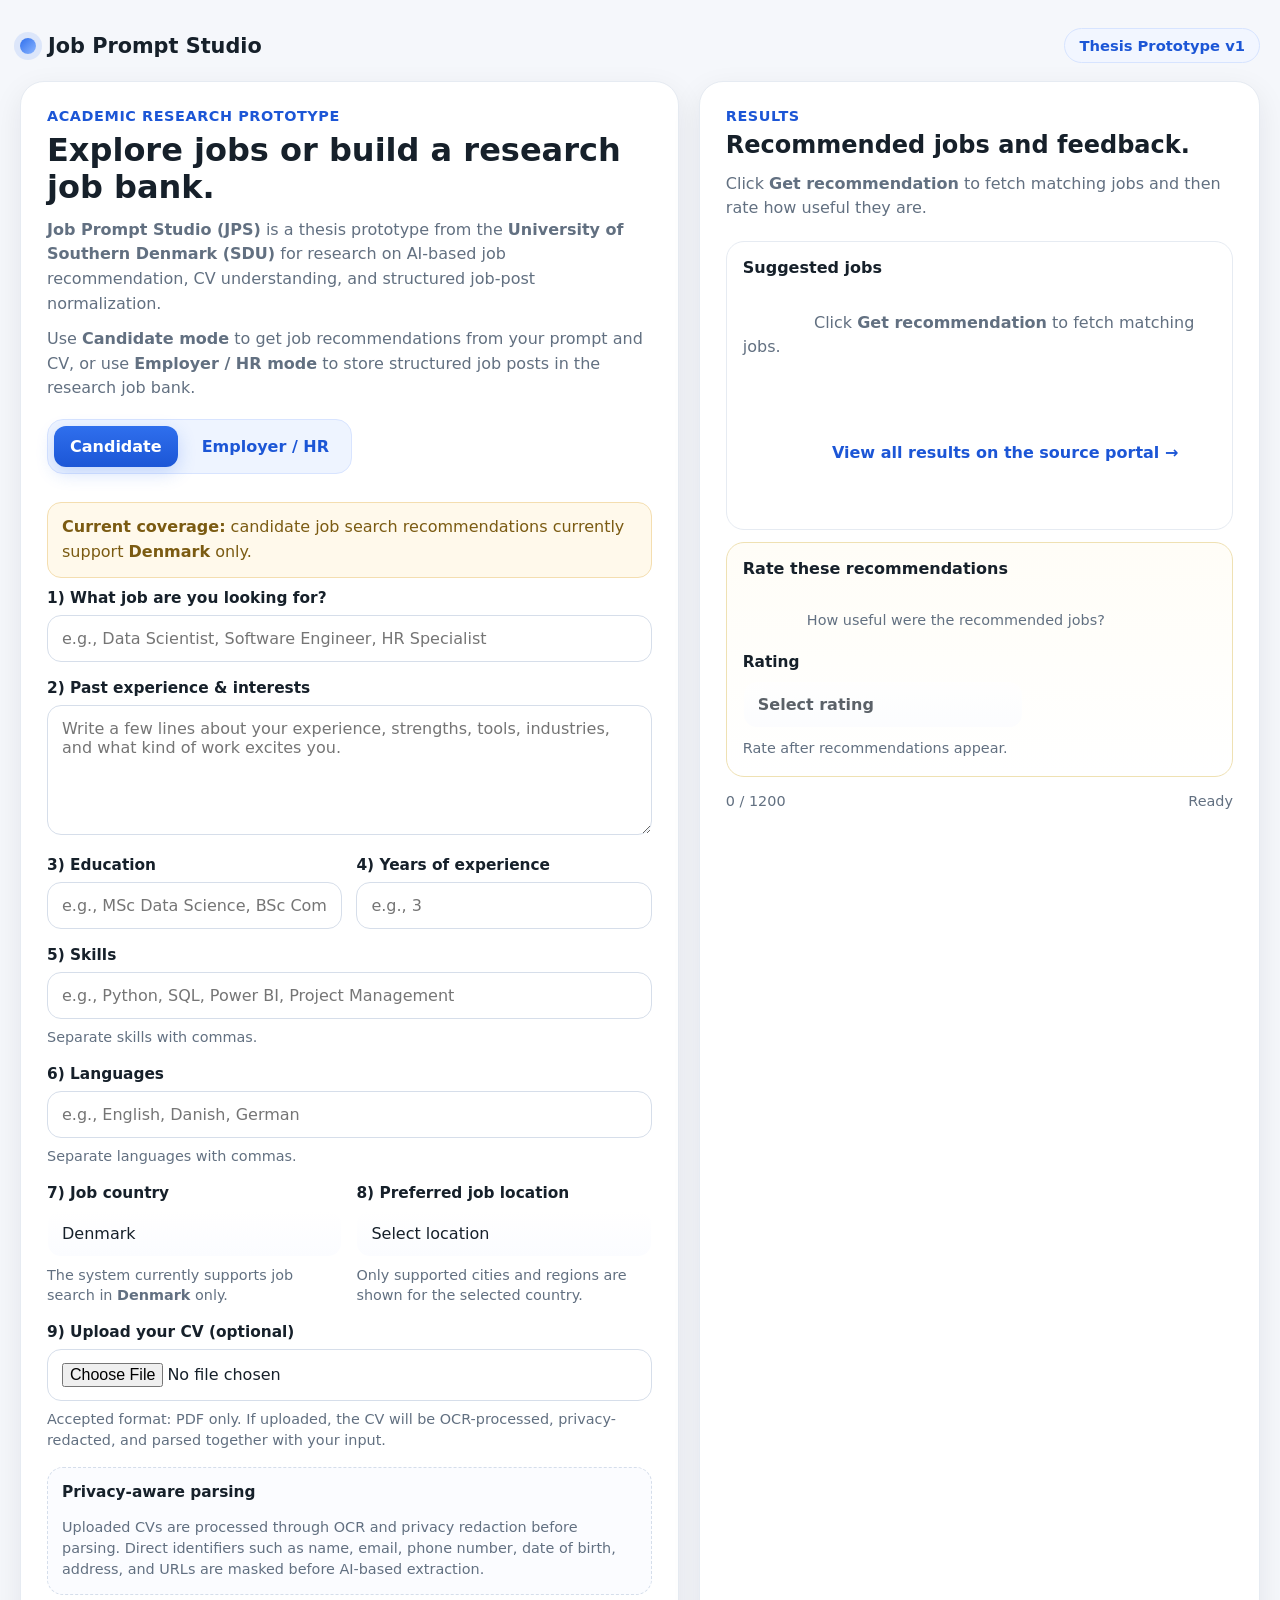
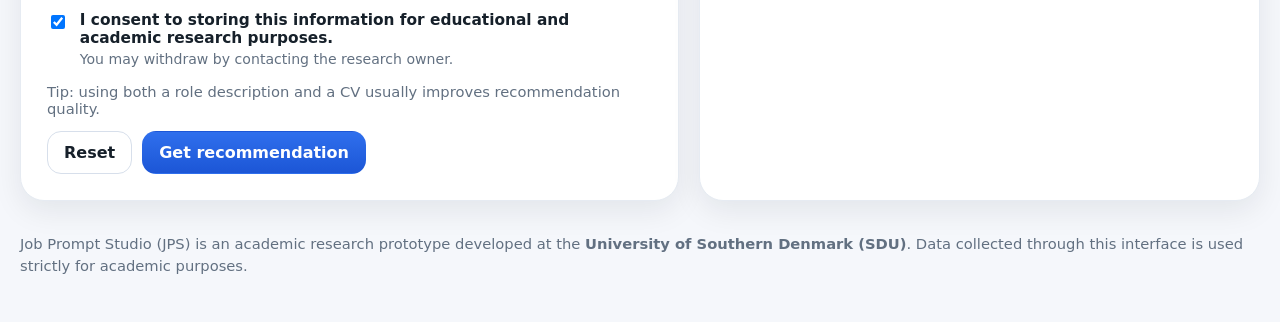
==== commit d26e3a68: "Update index.html" ====
--- a/index.html
+++ b/index.html
@@ -403,7 +403,7 @@
                 <input
                   id="companyWebsite"
                   name="companyWebsite"
-                  type="url"
+                  type="text"
                   placeholder="https://company.com"
                   maxlength="300"
                 />
--- a/css/styles.css
+++ b/css/styles.css
@@ -129,6 +129,40 @@
   padding: 12px 14px;
 }
 
+.modeSwitch {
+  display: inline-flex;
+  gap: 8px;
+  padding: 6px;
+  border-radius: 16px;
+  background: #eef4ff;
+  border: 1px solid #d8e4ff;
+  margin-top: 8px;
+  margin-bottom: 8px;
+  flex-wrap: wrap;
+}
+
+.modeBtn {
+  border: 0;
+  background: transparent;
+  color: var(--brand-dark);
+  padding: 11px 16px;
+  border-radius: 12px;
+  font: inherit;
+  font-weight: 700;
+  cursor: pointer;
+  transition: background 0.18s ease, color 0.18s ease, box-shadow 0.18s ease;
+}
+
+.modeBtn.active {
+  background: linear-gradient(180deg, var(--brand), var(--brand-dark));
+  color: #fff;
+  box-shadow: 0 6px 18px rgba(47, 111, 237, 0.22);
+}
+
+.hiddenView {
+  display: none !important;
+}
+
 .field {
   margin-bottom: 16px;
 }
@@ -143,6 +177,8 @@
 input[type="text"],
 input[type="number"],
 input[type="file"],
+input[type="email"],
+input[type="url"],
 textarea,
 select {
   width: 100%;
@@ -504,4 +540,12 @@
   .ratingSelect {
     max-width: 100%;
   }
-}
+
+  .modeSwitch {
+    width: 100%;
+  }
+
+  .modeBtn {
+    flex: 1 1 auto;
+  }
+}
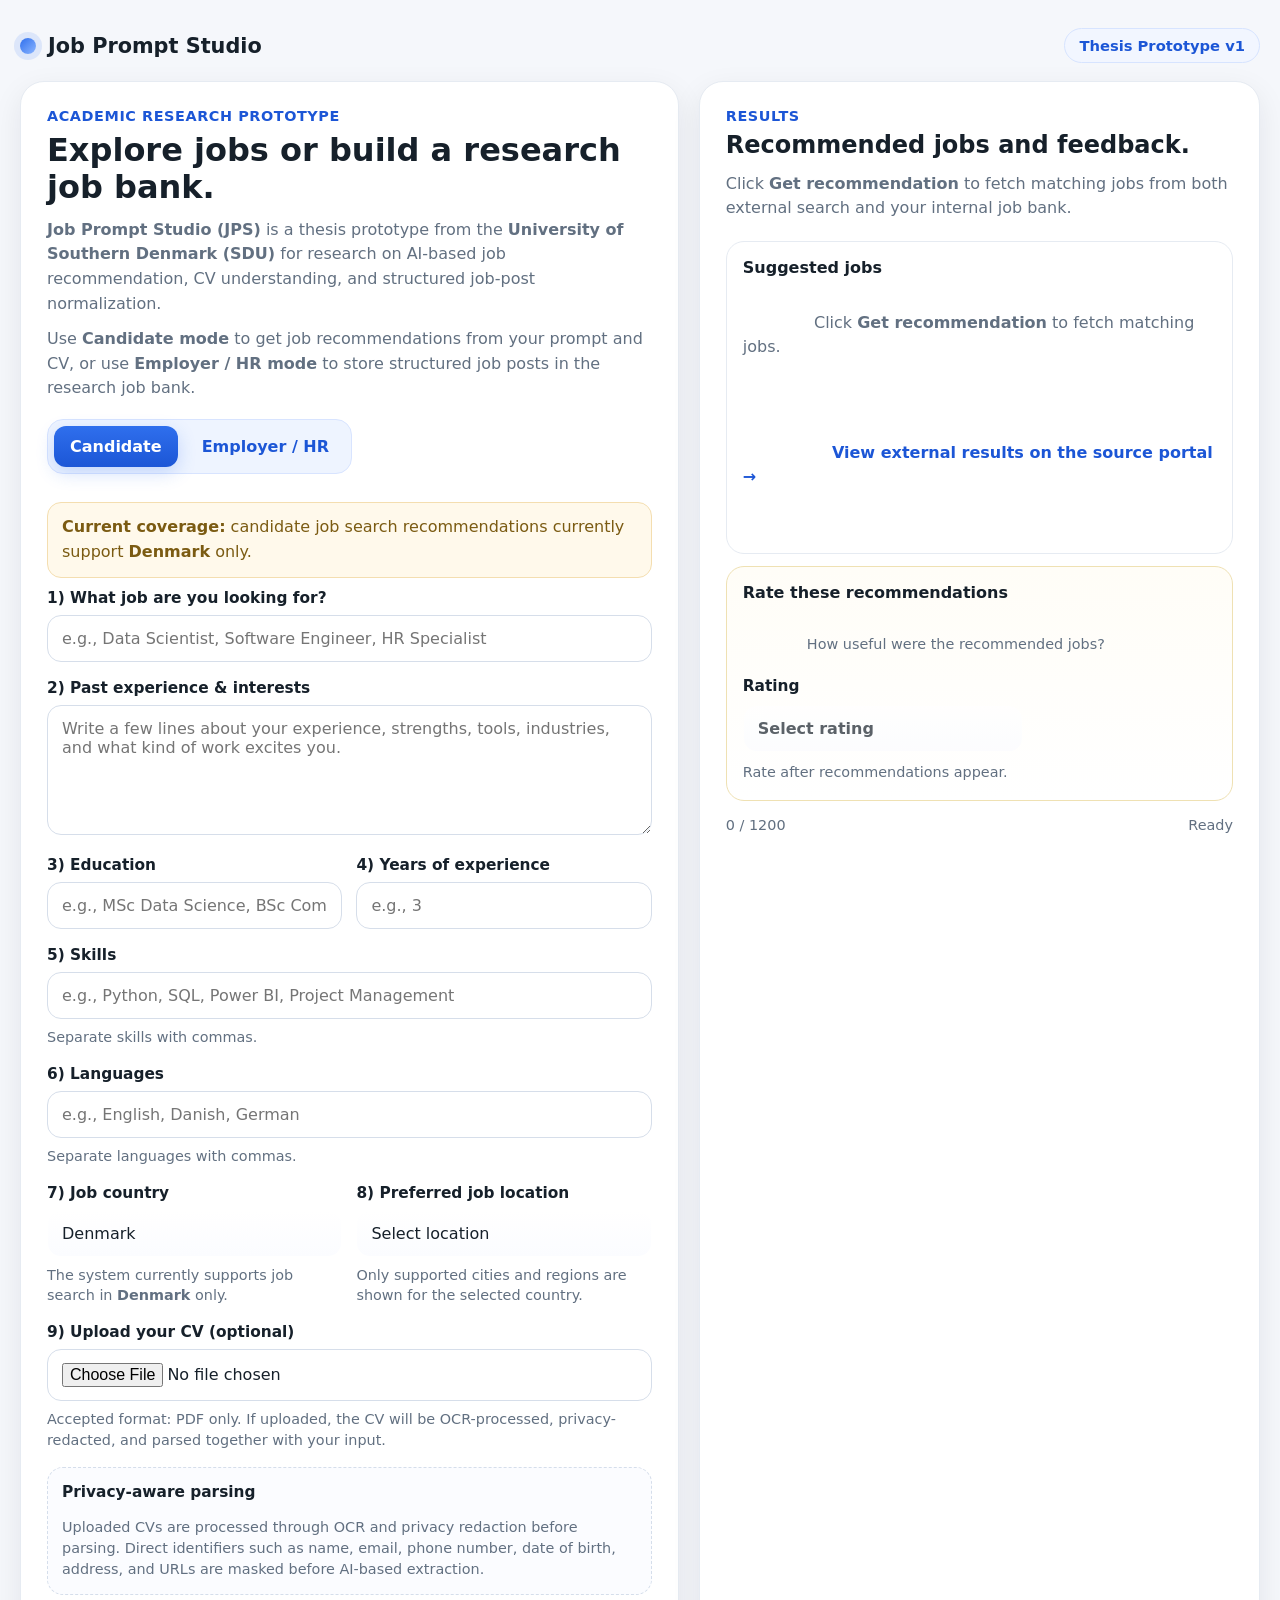
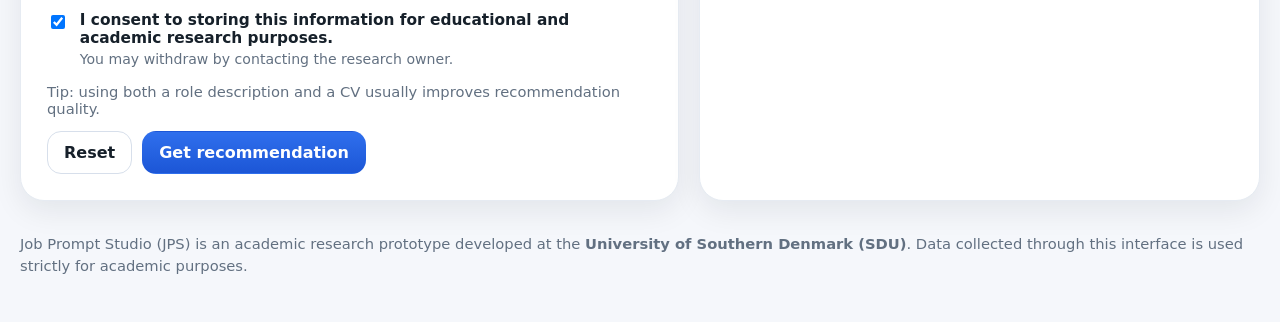
==== commit 1d8dc5c4: "Update index.html" ====
--- a/index.html
+++ b/index.html
@@ -404,10 +404,22 @@
                   id="companyWebsite"
                   name="companyWebsite"
                   type="text"
-                  placeholder="https://company.com"
+                  placeholder="e.g., www.company.com or https://company.com"
                   maxlength="300"
                 />
               </div>
+            </div>
+
+            <div class="field">
+              <label for="applicationUrl">18) Application URL (optional)</label>
+              <input
+                id="applicationUrl"
+                name="applicationUrl"
+                type="text"
+                placeholder="e.g., www.company.com/careers/job-123"
+                maxlength="500"
+              />
+              <p class="fieldNote">This is the link candidates should open when this job is recommended.</p>
             </div>
 
             <div class="field">
@@ -444,7 +456,7 @@
           <p class="kicker">Results</p>
           <h2 class="title titleSmall">Recommended jobs and feedback.</h2>
           <p class="subtitle subtitleWide">
-            Click <b>Get recommendation</b> to fetch matching jobs and then rate how useful they are.
+            Click <b>Get recommendation</b> to fetch matching jobs from both external search and your internal job bank.
           </p>
         </div>
 
@@ -474,7 +486,7 @@
                 rel="noopener noreferrer"
                 class="subLink"
               >
-                View all results on the source portal →
+                View external results on the source portal →
               </a>
             </p>
           </div>
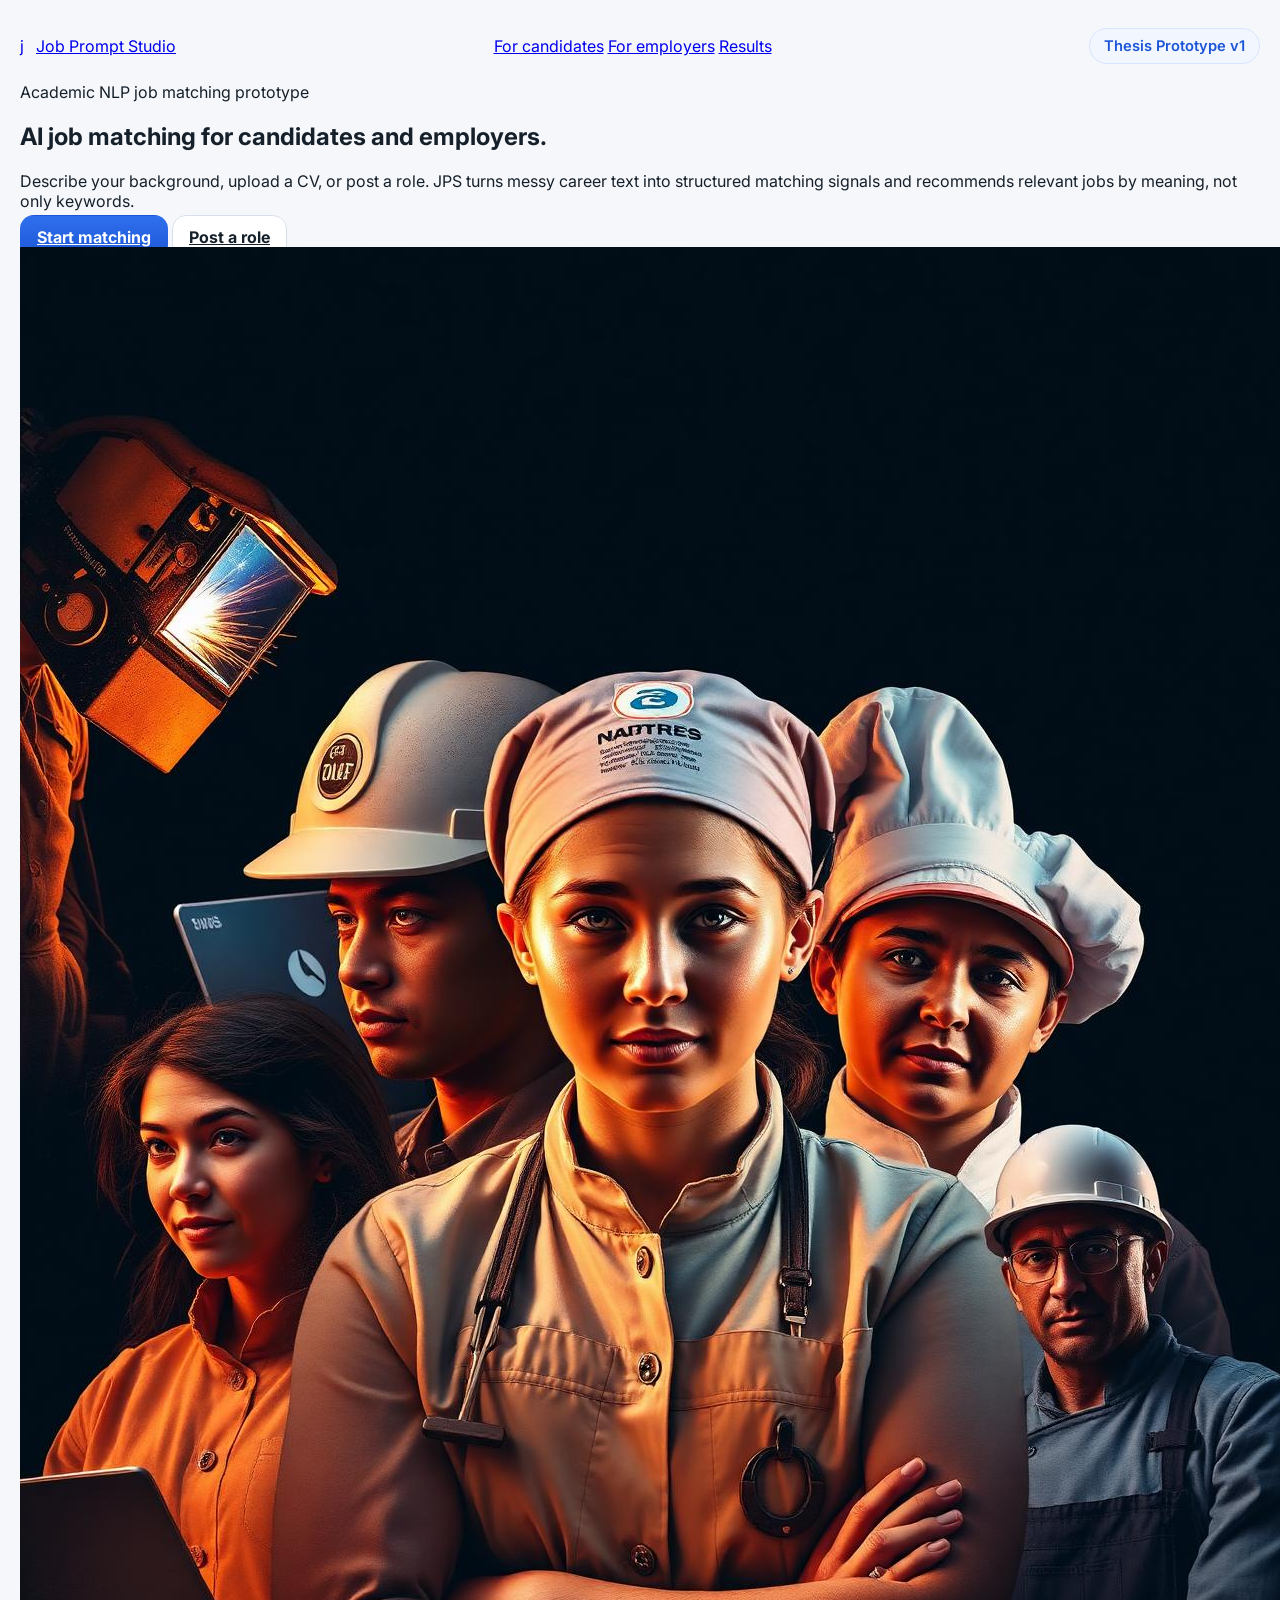
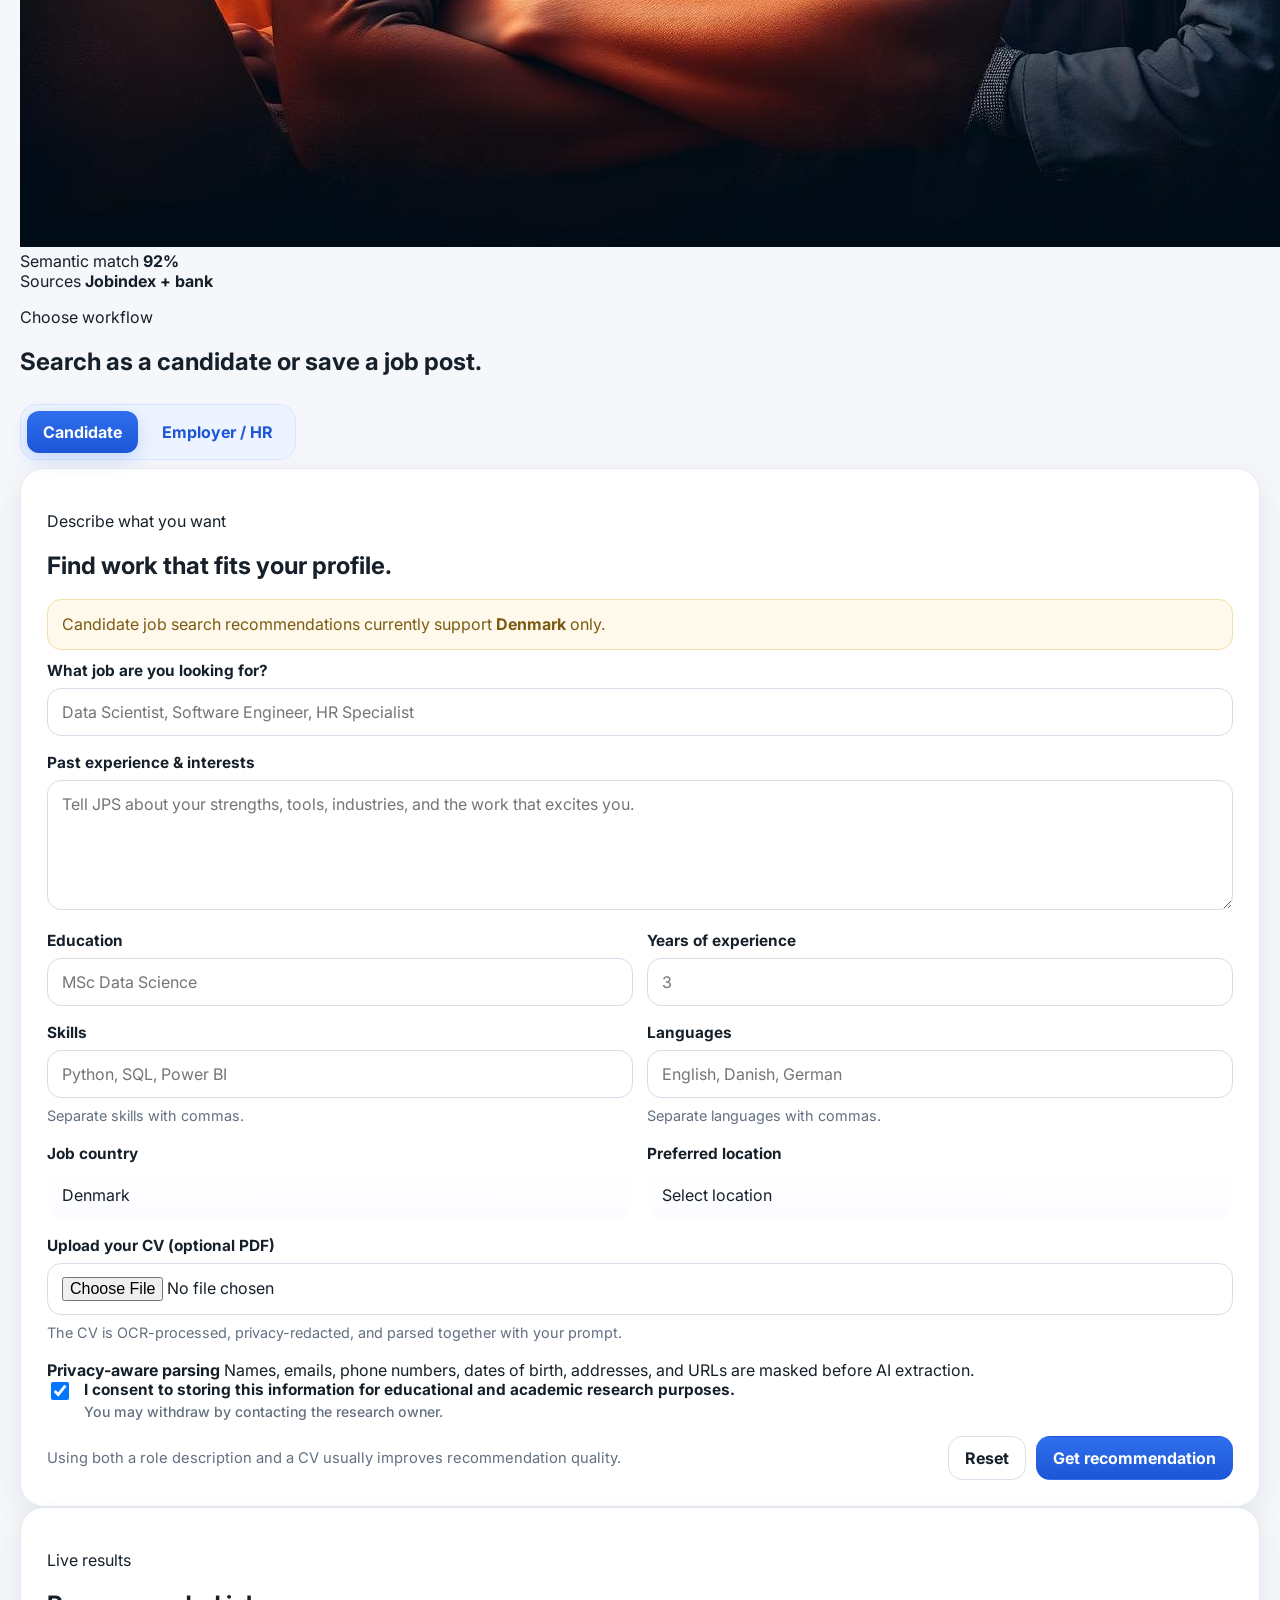
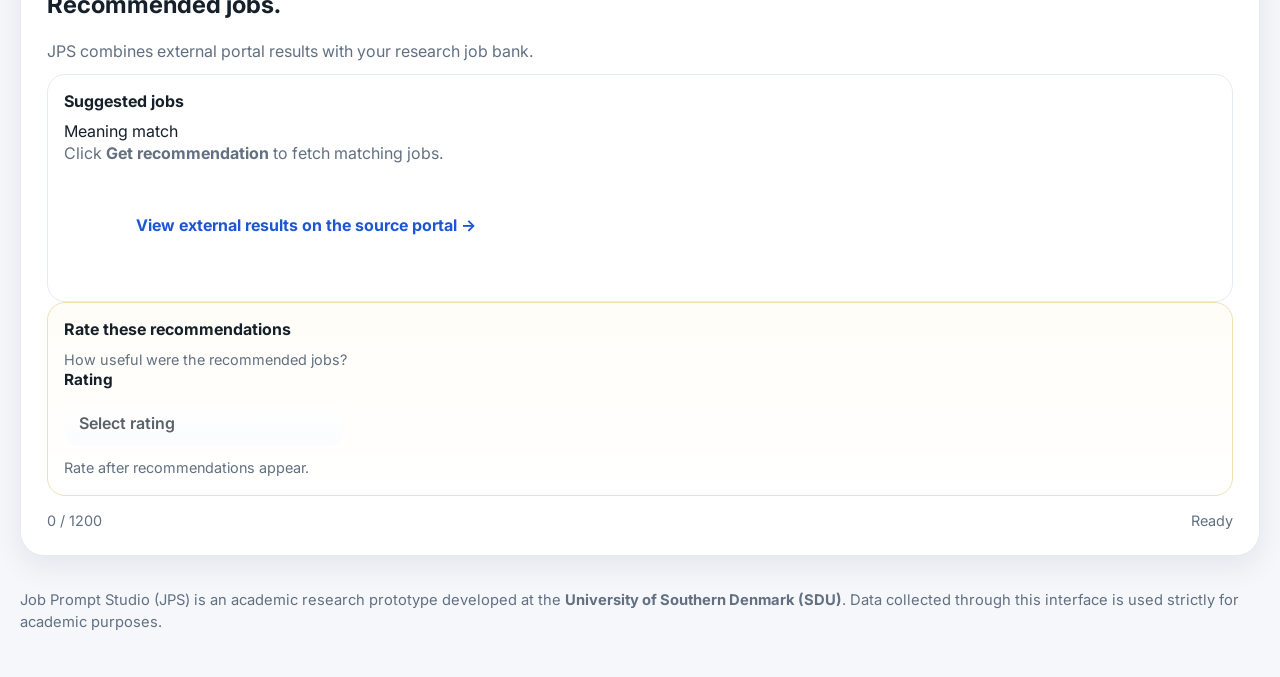
==== commit c54f5cf3: "Update print statement from 'Hello' to 'Goodbye'" ====
--- a/index.html
+++ b/index.html
@@ -8,556 +8,408 @@
     name="description"
     content="Job Prompt Studio (JPS) is an academic research prototype for AI-based job recommendation, CV understanding, and employer-side job posting."
   />
+  <link rel="preconnect" href="https://fonts.googleapis.com">
+  <link rel="preconnect" href="https://fonts.gstatic.com" crossorigin>
+  <link href="https://fonts.googleapis.com/css2?family=Fraunces:opsz,wght@9..144,500;9..144,600;9..144,700&family=Inter:wght@400;500;600;700;800&family=JetBrains+Mono:wght@500;700&display=swap" rel="stylesheet">
   <link rel="stylesheet" href="./css/styles.css" />
 </head>
 
 <body>
+  <div class="pageGlow" aria-hidden="true"></div>
+
   <div class="wrap">
-    <header>
-      <div class="brand">
-        <div class="logo" aria-hidden="true"></div>
-        <h1>Job Prompt Studio</h1>
-      </div>
+    <header class="siteHeader">
+      <a class="brand" href="#" aria-label="Job Prompt Studio home">
+        <span class="logoMark" aria-hidden="true">j</span>
+        <span class="brandText">Job Prompt Studio</span>
+      </a>
+
+      <nav class="headerNav" aria-label="Main navigation">
+        <a href="#jobForm">For candidates</a>
+        <a href="#jobPostForm">For employers</a>
+        <a href="#resultsAnchor">Results</a>
+      </nav>
+
       <div class="pill" id="statusPill">Thesis Prototype v1</div>
     </header>
 
-    <section class="hero">
-      <div class="panel">
-        <div class="top">
-          <p class="kicker">Academic research prototype</p>
-          <h2 class="title">Explore jobs or build a research job bank.</h2>
-
-          <p class="subtitle subtitleWide">
-            <strong>Job Prompt Studio (JPS)</strong> is a thesis prototype from the
-            <strong>University of Southern Denmark (SDU)</strong> for research on
-            AI-based job recommendation, CV understanding, and structured job-post normalization.
-          </p>
-
-          <p class="subtitle subtitleWide">
-            Use <strong>Candidate mode</strong> to get job recommendations from your prompt and CV,
-            or use <strong>Employer / HR mode</strong> to store structured job posts in the research job bank.
-          </p>
-
-          <div class="modeSwitch" role="tablist" aria-label="Select mode">
-            <button type="button" id="candidateModeBtn" class="modeBtn active">Candidate</button>
-            <button type="button" id="employerModeBtn" class="modeBtn">Employer / HR</button>
-          </div>
-        </div>
-
-        <!-- Candidate View -->
-        <div id="candidateView">
-          <p class="subtitle subtitleWide supportNote">
-            <strong>Current coverage:</strong> candidate job search recommendations currently support
-            <strong>Denmark</strong> only.
-          </p>
-
-          <form id="jobForm" autocomplete="on">
-            <div class="field">
-              <label for="role">1) What job are you looking for?</label>
-              <input
-                id="role"
-                name="role"
-                type="text"
-                placeholder="e.g., Data Scientist, Software Engineer, HR Specialist"
-                maxlength="120"
-              />
-            </div>
-
-            <div class="field">
-              <label for="experience">2) Past experience & interests</label>
-              <textarea
-                id="experience"
-                name="experience"
-                placeholder="Write a few lines about your experience, strengths, tools, industries, and what kind of work excites you."
-                maxlength="1200"
-              ></textarea>
-            </div>
-
-            <div class="grid2">
-              <div class="field">
-                <label for="education">3) Education</label>
-                <input
-                  id="education"
-                  name="education"
-                  type="text"
-                  placeholder="e.g., MSc Data Science, BSc Computer Science"
-                  maxlength="200"
-                />
-              </div>
-
-              <div class="field">
-                <label for="yearsExperience">4) Years of experience</label>
-                <input
-                  id="yearsExperience"
-                  name="yearsExperience"
-                  type="number"
-                  min="0"
-                  max="60"
-                  step="0.5"
-                  placeholder="e.g., 3"
-                />
-              </div>
-            </div>
-
-            <div class="field">
-              <label for="skills">5) Skills</label>
-              <input
-                id="skills"
-                name="skills"
-                type="text"
-                placeholder="e.g., Python, SQL, Power BI, Project Management"
-                maxlength="400"
-              />
-              <p class="fieldNote">Separate skills with commas.</p>
-            </div>
-
-            <div class="field">
-              <label for="languages">6) Languages</label>
-              <input
-                id="languages"
-                name="languages"
-                type="text"
-                placeholder="e.g., English, Danish, German"
-                maxlength="200"
-              />
-              <p class="fieldNote">Separate languages with commas.</p>
-            </div>
-
-            <div class="grid2">
-              <div class="field">
-                <label for="jobCountry">7) Job country</label>
-                <select id="jobCountry" name="jobCountry" class="styledSelect">
-                  <option value="">Select country</option>
-                  <option value="DK" selected>Denmark</option>
-                </select>
-                <p class="fieldNote">
-                  The system currently supports job search in <strong>Denmark</strong> only.
-                </p>
-              </div>
-
-              <div class="field">
-                <label for="location">8) Preferred job location</label>
-                <select id="location" name="location" class="styledSelect">
-                  <option value="">Select location</option>
-                </select>
-                <p class="fieldNote">
-                  Only supported cities and regions are shown for the selected country.
-                </p>
-              </div>
-            </div>
-
-            <div class="field">
-              <label for="cvFile">9) Upload your CV (optional)</label>
-              <input
-                id="cvFile"
-                name="cvFile"
-                type="file"
-                accept=".pdf,application/pdf"
-              />
-              <p class="fieldNote">
-                Accepted format: PDF only. If uploaded, the CV will be OCR-processed,
-                privacy-redacted, and parsed together with your input.
-              </p>
-            </div>
-
-            <div class="field uploadInfo">
-              <label>Privacy-aware parsing</label>
-              <p class="fieldNote">
-                Uploaded CVs are processed through OCR and privacy redaction before parsing.
-                Direct identifiers such as name, email, phone number, date of birth,
-                address, and URLs are masked before AI-based extraction.
-              </p>
-            </div>
-
-            <div class="field">
-              <label class="consent">
-                <input id="consent" type="checkbox" required checked />
-                <span>
-                  I consent to storing this information for educational and academic research purposes.
-                  <span class="consent-sub">
-                    You may withdraw by contacting the research owner.
-                  </span>
-                </span>
-              </label>
-            </div>
-
-            <div class="actions">
-              <div class="hint">
-                Tip: using both a role description and a CV usually improves recommendation quality.
-              </div>
-
-              <div class="btnRow">
-                <button class="btn" type="button" id="resetBtn">Reset</button>
-                <button class="btn primary" type="submit" id="submitBtn">Get recommendation</button>
-              </div>
-            </div>
-
-            <span class="sr-only" aria-live="polite" id="ariaLive"></span>
-          </form>
-        </div>
-
-        <!-- Employer View -->
-        <div id="employerView" class="hiddenView">
-          <p class="subtitle subtitleWide supportNote">
-            <strong>Current coverage:</strong> employer job-post normalization currently supports
-            <strong>Denmark</strong> and <strong>Germany</strong>.
-          </p>
-
-          <form id="jobPostForm" autocomplete="on">
-            <div class="grid2">
-              <div class="field">
-                <label for="companyName">1) Company name</label>
-                <input
-                  id="companyName"
-                  name="companyName"
-                  type="text"
-                  placeholder="e.g., Novo Nordisk, LEGO, Maersk"
-                  maxlength="160"
-                  required
-                />
-              </div>
-
-              <div class="field">
-                <label for="jobTitle">2) Job title</label>
-                <input
-                  id="jobTitle"
-                  name="jobTitle"
-                  type="text"
-                  placeholder="e.g., Data Scientist, HR Business Partner"
-                  maxlength="160"
-                  required
-                />
-              </div>
-            </div>
-
-            <div class="field">
-              <label for="jobDescription">3) Job description</label>
-              <textarea
-                id="jobDescription"
-                name="jobDescription"
-                placeholder="Describe the role, responsibilities, team, and what the company is looking for."
-                maxlength="4000"
-                rows="8"
-                required
-              ></textarea>
-            </div>
-
-            <div class="grid2">
-              <div class="field">
-                <label for="jobRequirements">4) Requirements</label>
-                <textarea
-                  id="jobRequirements"
-                  name="jobRequirements"
-                  placeholder="Required qualifications, education, skills, and experience."
-                  maxlength="2000"
-                  rows="6"
-                ></textarea>
-              </div>
-
-              <div class="field">
-                <label for="jobBenefits">5) Benefits</label>
-                <textarea
-                  id="jobBenefits"
-                  name="jobBenefits"
-                  placeholder="Benefits, perks, flexibility, and other advantages."
-                  maxlength="2000"
-                  rows="6"
-                ></textarea>
-              </div>
-            </div>
-
-            <div class="grid2">
-              <div class="field">
-                <label for="jobPostCountry">6) Job country</label>
-                <select id="jobPostCountry" name="jobPostCountry" class="styledSelect">
-                  <option value="">Select country</option>
-                  <option value="DK" selected>Denmark</option>
-                  <option value="DE">Germany</option>
-                </select>
-              </div>
-
-              <div class="field">
-                <label for="jobPostLocation">7) Job location</label>
-                <select id="jobPostLocation" name="jobPostLocation" class="styledSelect">
-                  <option value="">Select location</option>
-                </select>
-              </div>
-            </div>
-
-            <div class="grid2">
-              <div class="field">
-                <label for="employmentType">8) Employment type</label>
-                <select id="employmentType" name="employmentType" class="styledSelect">
-                  <option value="">Select employment type</option>
-                  <option value="full_time">Full-time</option>
-                  <option value="part_time">Part-time</option>
-                  <option value="contract">Contract</option>
-                  <option value="internship">Internship</option>
-                  <option value="student">Student</option>
-                  <option value="freelance">Freelance</option>
-                </select>
-              </div>
-
-              <div class="field">
-                <label for="workplaceType">9) Workplace type</label>
-                <select id="workplaceType" name="workplaceType" class="styledSelect">
-                  <option value="">Select workplace type</option>
-                  <option value="onsite">On-site</option>
-                  <option value="hybrid">Hybrid</option>
-                  <option value="remote">Remote</option>
-                </select>
-              </div>
-            </div>
-
-            <div class="grid2">
-              <div class="field">
-                <label for="jobEducation">10) Education</label>
-                <input
-                  id="jobEducation"
-                  name="jobEducation"
-                  type="text"
-                  placeholder="e.g., Bachelor's, Master's, Vocational"
-                  maxlength="300"
-                />
-                <p class="fieldNote">Separate items with commas.</p>
-              </div>
-
-              <div class="field">
-                <label for="jobYearsExperience">11) Years of experience</label>
-                <input
-                  id="jobYearsExperience"
-                  name="jobYearsExperience"
-                  type="number"
-                  min="0"
-                  max="60"
-                  step="0.5"
-                  placeholder="e.g., 3"
-                />
-              </div>
-            </div>
-
-            <div class="grid2">
-              <div class="field">
-                <label for="jobSkills">12) Skills</label>
-                <input
-                  id="jobSkills"
-                  name="jobSkills"
-                  type="text"
-                  placeholder="e.g., Python, SQL, Communication, Recruitment"
-                  maxlength="500"
-                />
-                <p class="fieldNote">Separate items with commas.</p>
-              </div>
-
-              <div class="field">
-                <label for="jobLanguages">13) Languages</label>
-                <input
-                  id="jobLanguages"
-                  name="jobLanguages"
-                  type="text"
-                  placeholder="e.g., English, Danish, German"
-                  maxlength="300"
-                />
-                <p class="fieldNote">Separate items with commas.</p>
-              </div>
-            </div>
-
-            <div class="grid2">
-              <div class="field">
-                <label for="jobSeniority">14) Seniority</label>
-                <select id="jobSeniority" name="jobSeniority" class="styledSelect">
-                  <option value="">Select seniority</option>
-                  <option value="junior">Junior</option>
-                  <option value="mid">Mid</option>
-                  <option value="senior">Senior</option>
-                  <option value="lead">Lead</option>
-                </select>
-              </div>
-
-              <div class="field">
-                <label for="jobIndustry">15) Industry / department</label>
-                <input
-                  id="jobIndustry"
-                  name="jobIndustry"
-                  type="text"
-                  placeholder="e.g., Pharma, Logistics, HR, IT"
-                  maxlength="200"
-                />
-              </div>
-            </div>
-
-            <div class="grid2">
-              <div class="field">
-                <label for="contactEmail">16) Contact email</label>
-                <input
-                  id="contactEmail"
-                  name="contactEmail"
-                  type="email"
-                  placeholder="e.g., hr@company.com"
-                  maxlength="200"
-                />
-              </div>
-
-              <div class="field">
-                <label for="companyWebsite">17) Company website</label>
-                <input
-                  id="companyWebsite"
-                  name="companyWebsite"
-                  type="text"
-                  placeholder="e.g., www.company.com or https://company.com"
-                  maxlength="300"
-                />
-              </div>
-            </div>
-
-            <div class="field">
-              <label for="applicationUrl">18) Application URL (optional)</label>
-              <input
-                id="applicationUrl"
-                name="applicationUrl"
-                type="text"
-                placeholder="e.g., www.company.com/careers/job-123"
-                maxlength="500"
-              />
-              <p class="fieldNote">This is the link candidates should open when this job is recommended.</p>
-            </div>
-
-            <div class="field">
-              <label class="consent">
-                <input id="jobPostConsent" type="checkbox" required checked />
-                <span>
-                  I consent to storing this job post for educational and academic research purposes.
-                  <span class="consent-sub">
-                    The job post may be normalized and added to the research job bank.
-                  </span>
-                </span>
-              </label>
-            </div>
-
-            <div class="actions">
-              <div class="hint">
-                Tip: free text plus structured fields usually gives better normalized job-post data.
-              </div>
-
-              <div class="btnRow">
-                <button class="btn" type="button" id="jobPostResetBtn">Reset</button>
-                <button class="btn primary" type="submit" id="jobPostSubmitBtn">Save job post</button>
-              </div>
-            </div>
-
-            <span class="sr-only" aria-live="polite" id="jobPostAriaLive"></span>
-          </form>
+    <section class="heroIntro" aria-labelledby="pageTitle">
+      <div class="heroCopy">
+        <p class="eyebrow">Academic NLP job matching prototype</p>
+        <h1 id="pageTitle">AI job matching for candidates and employers.</h1>
+        <p class="lead">
+          Describe your background, upload a CV, or post a role. JPS turns messy career text into structured matching signals and recommends relevant jobs by meaning, not only keywords.
+        </p>
+        <div class="heroActions">
+          <a class="btn primary" href="#jobForm">Start matching</a>
+          <a class="btn ghost" href="#jobPostForm">Post a role</a>
         </div>
       </div>
 
-      <!-- Candidate Results -->
-      <aside id="candidateResults" class="panel summary" aria-label="Recommendation results">
-        <div class="top">
-          <p class="kicker">Results</p>
-          <h2 class="title titleSmall">Recommended jobs and feedback.</h2>
-          <p class="subtitle subtitleWide">
-            Click <b>Get recommendation</b> to fetch matching jobs from both external search and your internal job bank.
-          </p>
+      <aside class="heroVisual" aria-label="Matching preview">
+        <img src="./hero-workers.jpg" alt="People working across different roles" />
+        <div class="floatingMetric metricOne">
+          <span>Semantic match</span>
+          <strong>92%</strong>
         </div>
-
-        <div class="mini">
-          <div class="card">
-            <h3>Suggested jobs</h3>
-
-            <p id="jobsHint" class="lockedHint">
-              Click <b>Get recommendation</b> to fetch matching jobs.
-            </p>
-
-            <p id="jobsStatus" class="lockedHint" style="display:none;"></p>
-
-            <div id="jobsSkeleton" class="jobsList" style="display:none;">
-              <div class="skeletonCard"></div>
-              <div class="skeletonCard"></div>
-              <div class="skeletonCard"></div>
-            </div>
-
-            <div id="jobsList" class="jobsList" style="display:none;"></div>
-
-            <p class="lockedHint" style="margin-top:10px;">
-              <a
-                id="jobindexAllLink"
-                href="#"
-                target="_blank"
-                rel="noopener noreferrer"
-                class="subLink"
-              >
-                View external results on the source portal →
-              </a>
-            </p>
-          </div>
-
-          <div class="card ratingCard">
-            <h3>Rate these recommendations</h3>
-            <p class="fieldNote">
-              How useful were the recommended jobs?
-            </p>
-
-            <div class="ratingWrap">
-              <label for="recommendationRating" class="ratingLabel">Rating</label>
-              <select id="recommendationRating" name="recommendationRating" class="styledSelect ratingSelect" disabled>
-                <option value="">Select rating</option>
-                <option value="1">1 - Very poor</option>
-                <option value="2">2 - Poor</option>
-                <option value="3">3 - Neutral</option>
-                <option value="4">4 - Good</option>
-                <option value="5">5 - Excellent</option>
-              </select>
-              <p id="ratingStatus" class="ratingStatus">Rate after recommendations appear.</p>
-            </div>
-          </div>
-        </div>
-
-        <div class="meta">
-          <span id="charCount">0 / 1200</span>
-          <span id="lastSaved">Ready</span>
-        </div>
-      </aside>
-
-      <!-- Employer Results -->
-      <aside id="employerResults" class="panel summary hiddenView" aria-label="Job post normalization results">
-        <div class="top">
-          <p class="kicker">Results</p>
-          <h2 class="title titleSmall">Normalized job post summary.</h2>
-          <p class="subtitle subtitleWide">
-            The job post is cleaned into structured fields and stored in the job bank.
-          </p>
-        </div>
-
-        <div class="mini">
-          <div class="card">
-            <h3>Normalization preview</h3>
-            <p id="jobPostParsedHint" class="lockedHint">
-              Save a job post to generate a structured normalized summary.
-            </p>
-            <div id="jobPostParsedProfile" style="display:none;"></div>
-          </div>
-
-          <div class="card">
-            <h3>Job bank status</h3>
-            <p id="jobPostStatusText" class="lockedHint">
-              Ready to save a job post.
-            </p>
-          </div>
-        </div>
-
-        <div class="meta">
-          <span id="jobPostCharCount">0 / 4000</span>
-          <span id="jobPostLastSaved">Ready</span>
+        <div class="floatingMetric metricTwo">
+          <span>Sources</span>
+          <strong>Jobindex + bank</strong>
         </div>
       </aside>
     </section>
+
+    <section class="modeShell" id="resultsAnchor">
+      <div class="modeHeader">
+        <div>
+          <p class="eyebrow">Choose workflow</p>
+          <h2>Search as a candidate or save a job post.</h2>
+        </div>
+        <div class="modeSwitch" role="tablist" aria-label="Select mode">
+          <button type="button" id="candidateModeBtn" class="modeBtn active">Candidate</button>
+          <button type="button" id="employerModeBtn" class="modeBtn">Employer / HR</button>
+        </div>
+      </div>
+
+      <div class="workspaceGrid">
+        <main class="searchPanel panel">
+          <div id="candidateView">
+            <div class="panelTop">
+              <p class="eyebrow">Describe what you want</p>
+              <h2>Find work that fits your profile.</h2>
+              <p class="subtitle supportNote">
+                Candidate job search recommendations currently support <strong>Denmark</strong> only.
+              </p>
+            </div>
+
+            <form id="jobForm" autocomplete="on">
+              <div class="field featureField">
+                <label for="role">What job are you looking for?</label>
+                <input id="role" name="role" type="text" placeholder="Data Scientist, Software Engineer, HR Specialist" maxlength="120" />
+              </div>
+
+              <div class="field featureField">
+                <label for="experience">Past experience & interests</label>
+                <textarea id="experience" name="experience" placeholder="Tell JPS about your strengths, tools, industries, and the work that excites you." maxlength="1200"></textarea>
+              </div>
+
+              <div class="grid2">
+                <div class="field">
+                  <label for="education">Education</label>
+                  <input id="education" name="education" type="text" placeholder="MSc Data Science" maxlength="200" />
+                </div>
+                <div class="field">
+                  <label for="yearsExperience">Years of experience</label>
+                  <input id="yearsExperience" name="yearsExperience" type="number" min="0" max="60" step="0.5" placeholder="3" />
+                </div>
+              </div>
+
+              <div class="grid2">
+                <div class="field">
+                  <label for="skills">Skills</label>
+                  <input id="skills" name="skills" type="text" placeholder="Python, SQL, Power BI" maxlength="400" />
+                  <p class="fieldNote">Separate skills with commas.</p>
+                </div>
+                <div class="field">
+                  <label for="languages">Languages</label>
+                  <input id="languages" name="languages" type="text" placeholder="English, Danish, German" maxlength="200" />
+                  <p class="fieldNote">Separate languages with commas.</p>
+                </div>
+              </div>
+
+              <div class="grid2">
+                <div class="field">
+                  <label for="jobCountry">Job country</label>
+                  <select id="jobCountry" name="jobCountry" class="styledSelect">
+                    <option value="">Select country</option>
+                    <option value="DK" selected>Denmark</option>
+                  </select>
+                </div>
+                <div class="field">
+                  <label for="location">Preferred location</label>
+                  <select id="location" name="location" class="styledSelect">
+                    <option value="">Select location</option>
+                  </select>
+                </div>
+              </div>
+
+              <div class="field uploadBox">
+                <label for="cvFile">Upload your CV <span>(optional PDF)</span></label>
+                <input id="cvFile" name="cvFile" type="file" accept=".pdf,application/pdf" />
+                <p class="fieldNote">The CV is OCR-processed, privacy-redacted, and parsed together with your prompt.</p>
+              </div>
+
+              <div class="privacyCard">
+                <strong>Privacy-aware parsing</strong>
+                <span>Names, emails, phone numbers, dates of birth, addresses, and URLs are masked before AI extraction.</span>
+              </div>
+
+              <div class="field">
+                <label class="consent">
+                  <input id="consent" type="checkbox" required checked />
+                  <span>
+                    I consent to storing this information for educational and academic research purposes.
+                    <span class="consent-sub">You may withdraw by contacting the research owner.</span>
+                  </span>
+                </label>
+              </div>
+
+              <div class="actions">
+                <div class="hint">Using both a role description and a CV usually improves recommendation quality.</div>
+                <div class="btnRow">
+                  <button class="btn secondary" type="button" id="resetBtn">Reset</button>
+                  <button class="btn primary" type="submit" id="submitBtn">Get recommendation</button>
+                </div>
+              </div>
+
+              <span class="sr-only" aria-live="polite" id="ariaLive"></span>
+            </form>
+          </div>
+
+          <div id="employerView" class="hiddenView">
+            <div class="panelTop">
+              <p class="eyebrow">Describe who you need</p>
+              <h2>Normalize a job post into the research job bank.</h2>
+              <p class="subtitle supportNote">
+                Employer job-post normalization currently supports <strong>Denmark</strong> and <strong>Germany</strong>.
+              </p>
+            </div>
+
+            <form id="jobPostForm" autocomplete="on">
+              <div class="grid2">
+                <div class="field">
+                  <label for="companyName">Company name</label>
+                  <input id="companyName" name="companyName" type="text" placeholder="Novo Nordisk, LEGO, Maersk" maxlength="160" required />
+                </div>
+                <div class="field">
+                  <label for="jobTitle">Job title</label>
+                  <input id="jobTitle" name="jobTitle" type="text" placeholder="Data Scientist, HR Business Partner" maxlength="160" required />
+                </div>
+              </div>
+
+              <div class="field featureField">
+                <label for="jobDescription">Job description</label>
+                <textarea id="jobDescription" name="jobDescription" placeholder="Describe the role, responsibilities, team, and what the company is looking for." maxlength="4000" rows="8" required></textarea>
+              </div>
+
+              <div class="grid2">
+                <div class="field">
+                  <label for="jobRequirements">Requirements</label>
+                  <textarea id="jobRequirements" name="jobRequirements" placeholder="Required qualifications, skills, and experience." maxlength="2000" rows="6"></textarea>
+                </div>
+                <div class="field">
+                  <label for="jobBenefits">Benefits</label>
+                  <textarea id="jobBenefits" name="jobBenefits" placeholder="Benefits, perks, flexibility, and other advantages." maxlength="2000" rows="6"></textarea>
+                </div>
+              </div>
+
+              <div class="grid2">
+                <div class="field">
+                  <label for="jobPostCountry">Job country</label>
+                  <select id="jobPostCountry" name="jobPostCountry" class="styledSelect">
+                    <option value="">Select country</option>
+                    <option value="DK" selected>Denmark</option>
+                    <option value="DE">Germany</option>
+                  </select>
+                </div>
+                <div class="field">
+                  <label for="jobPostLocation">Job location</label>
+                  <select id="jobPostLocation" name="jobPostLocation" class="styledSelect">
+                    <option value="">Select location</option>
+                  </select>
+                </div>
+              </div>
+
+              <div class="grid2">
+                <div class="field">
+                  <label for="employmentType">Employment type</label>
+                  <select id="employmentType" name="employmentType" class="styledSelect">
+                    <option value="">Select employment type</option>
+                    <option value="full_time">Full-time</option>
+                    <option value="part_time">Part-time</option>
+                    <option value="contract">Contract</option>
+                    <option value="internship">Internship</option>
+                    <option value="student">Student</option>
+                    <option value="freelance">Freelance</option>
+                  </select>
+                </div>
+                <div class="field">
+                  <label for="workplaceType">Workplace type</label>
+                  <select id="workplaceType" name="workplaceType" class="styledSelect">
+                    <option value="">Select workplace type</option>
+                    <option value="onsite">On-site</option>
+                    <option value="hybrid">Hybrid</option>
+                    <option value="remote">Remote</option>
+                  </select>
+                </div>
+              </div>
+
+              <div class="grid2">
+                <div class="field">
+                  <label for="jobEducation">Education</label>
+                  <input id="jobEducation" name="jobEducation" type="text" placeholder="Bachelor's, Master's" maxlength="300" />
+                </div>
+                <div class="field">
+                  <label for="jobYearsExperience">Years of experience</label>
+                  <input id="jobYearsExperience" name="jobYearsExperience" type="number" min="0" max="60" step="0.5" placeholder="3" />
+                </div>
+              </div>
+
+              <div class="grid2">
+                <div class="field">
+                  <label for="jobSkills">Skills</label>
+                  <input id="jobSkills" name="jobSkills" type="text" placeholder="Python, SQL, Communication" maxlength="500" />
+                </div>
+                <div class="field">
+                  <label for="jobLanguages">Languages</label>
+                  <input id="jobLanguages" name="jobLanguages" type="text" placeholder="English, Danish, German" maxlength="300" />
+                </div>
+              </div>
+
+              <div class="grid2">
+                <div class="field">
+                  <label for="jobSeniority">Seniority</label>
+                  <select id="jobSeniority" name="jobSeniority" class="styledSelect">
+                    <option value="">Select seniority</option>
+                    <option value="junior">Junior</option>
+                    <option value="mid">Mid</option>
+                    <option value="senior">Senior</option>
+                    <option value="lead">Lead</option>
+                  </select>
+                </div>
+                <div class="field">
+                  <label for="jobIndustry">Industry / department</label>
+                  <input id="jobIndustry" name="jobIndustry" type="text" placeholder="Pharma, Logistics, HR, IT" maxlength="200" />
+                </div>
+              </div>
+
+              <div class="grid2">
+                <div class="field">
+                  <label for="contactEmail">Contact email</label>
+                  <input id="contactEmail" name="contactEmail" type="email" placeholder="hr@company.com" maxlength="200" />
+                </div>
+                <div class="field">
+                  <label for="companyWebsite">Company website</label>
+                  <input id="companyWebsite" name="companyWebsite" type="text" placeholder="https://company.com" maxlength="300" />
+                </div>
+              </div>
+
+              <div class="field">
+                <label for="applicationUrl">Application URL</label>
+                <input id="applicationUrl" name="applicationUrl" type="text" placeholder="https://company.com/careers/job-123" maxlength="500" />
+              </div>
+
+              <div class="field">
+                <label class="consent">
+                  <input id="jobPostConsent" type="checkbox" required checked />
+                  <span>
+                    I consent to storing this job post for educational and academic research purposes.
+                    <span class="consent-sub">The job post may be normalized and added to the research job bank.</span>
+                  </span>
+                </label>
+              </div>
+
+              <div class="actions">
+                <div class="hint">Free text plus structured fields usually gives better normalized job-post data.</div>
+                <div class="btnRow">
+                  <button class="btn secondary" type="button" id="jobPostResetBtn">Reset</button>
+                  <button class="btn primary" type="submit" id="jobPostSubmitBtn">Save job post</button>
+                </div>
+              </div>
+
+              <span class="sr-only" aria-live="polite" id="jobPostAriaLive"></span>
+            </form>
+          </div>
+        </main>
+
+        <aside id="candidateResults" class="panel resultsPanel" aria-label="Recommendation results">
+          <div class="panelTop">
+            <p class="eyebrow">Live results</p>
+            <h2>Recommended jobs.</h2>
+            <p class="subtitle">JPS combines external portal results with your research job bank.</p>
+          </div>
+
+          <div class="mini">
+            <div class="card jobsCard">
+              <div class="cardHeaderRow">
+                <h3>Suggested jobs</h3>
+                <span class="tinyBadge">Meaning match</span>
+              </div>
+
+              <p id="jobsHint" class="lockedHint">Click <b>Get recommendation</b> to fetch matching jobs.</p>
+              <p id="jobsStatus" class="lockedHint" style="display:none;"></p>
+
+              <div id="jobsSkeleton" class="jobsList" style="display:none;">
+                <div class="skeletonCard"></div>
+                <div class="skeletonCard"></div>
+                <div class="skeletonCard"></div>
+              </div>
+
+              <div id="jobsList" class="jobsList" style="display:none;"></div>
+
+              <p class="lockedHint sourceLinkWrap">
+                <a id="jobindexAllLink" href="#" target="_blank" rel="noopener noreferrer" class="subLink">
+                  View external results on the source portal →
+                </a>
+              </p>
+            </div>
+
+            <div class="card ratingCard">
+              <h3>Rate these recommendations</h3>
+              <p class="fieldNote">How useful were the recommended jobs?</p>
+              <div class="ratingWrap">
+                <label for="recommendationRating" class="ratingLabel">Rating</label>
+                <select id="recommendationRating" name="recommendationRating" class="styledSelect ratingSelect" disabled>
+                  <option value="">Select rating</option>
+                  <option value="1">1 - Very poor</option>
+                  <option value="2">2 - Poor</option>
+                  <option value="3">3 - Neutral</option>
+                  <option value="4">4 - Good</option>
+                  <option value="5">5 - Excellent</option>
+                </select>
+                <p id="ratingStatus" class="ratingStatus">Rate after recommendations appear.</p>
+              </div>
+            </div>
+          </div>
+
+          <div class="meta">
+            <span id="charCount">0 / 1200</span>
+            <span id="lastSaved">Ready</span>
+          </div>
+        </aside>
+
+        <aside id="employerResults" class="panel resultsPanel hiddenView" aria-label="Job post normalization results">
+          <div class="panelTop">
+            <p class="eyebrow">Live results</p>
+            <h2>Normalized job post.</h2>
+            <p class="subtitle">The job post is cleaned into structured fields and stored in the job bank.</p>
+          </div>
+
+          <div class="mini">
+            <div class="card jobsCard">
+              <h3>Normalization preview</h3>
+              <p id="jobPostParsedHint" class="lockedHint">Save a job post to generate a structured normalized summary.</p>
+              <div id="jobPostParsedProfile" style="display:none;"></div>
+            </div>
+            <div class="card ratingCard">
+              <h3>Job bank status</h3>
+              <p id="jobPostStatusText" class="lockedHint">Ready to save a job post.</p>
+            </div>
+          </div>
+
+          <div class="meta">
+            <span id="jobPostCharCount">0 / 4000</span>
+            <span id="jobPostLastSaved">Ready</span>
+          </div>
+        </aside>
+      </div>
+    </section>
   </div>
 
   <footer class="footer">
     <p>
       Job Prompt Studio (JPS) is an academic research prototype developed at the
-      <strong>University of Southern Denmark (SDU)</strong>.
-      Data collected through this interface is used strictly for academic purposes.
+      <strong>University of Southern Denmark (SDU)</strong>. Data collected through this interface is used strictly for academic purposes.
     </p>
   </footer>
 
--- a/css/styles.css
+++ b/css/styles.css
@@ -178,7 +178,6 @@
 input[type="number"],
 input[type="file"],
 input[type="email"],
-input[type="url"],
 textarea,
 select {
   width: 100%;
@@ -383,6 +382,12 @@
   font-weight: 700;
 }
 
+.jobMeta {
+  margin: 0 0 10px;
+  color: var(--muted);
+  font-size: 0.88rem;
+}
+
 .jobBtnRow {
   display: flex;
   align-items: center;
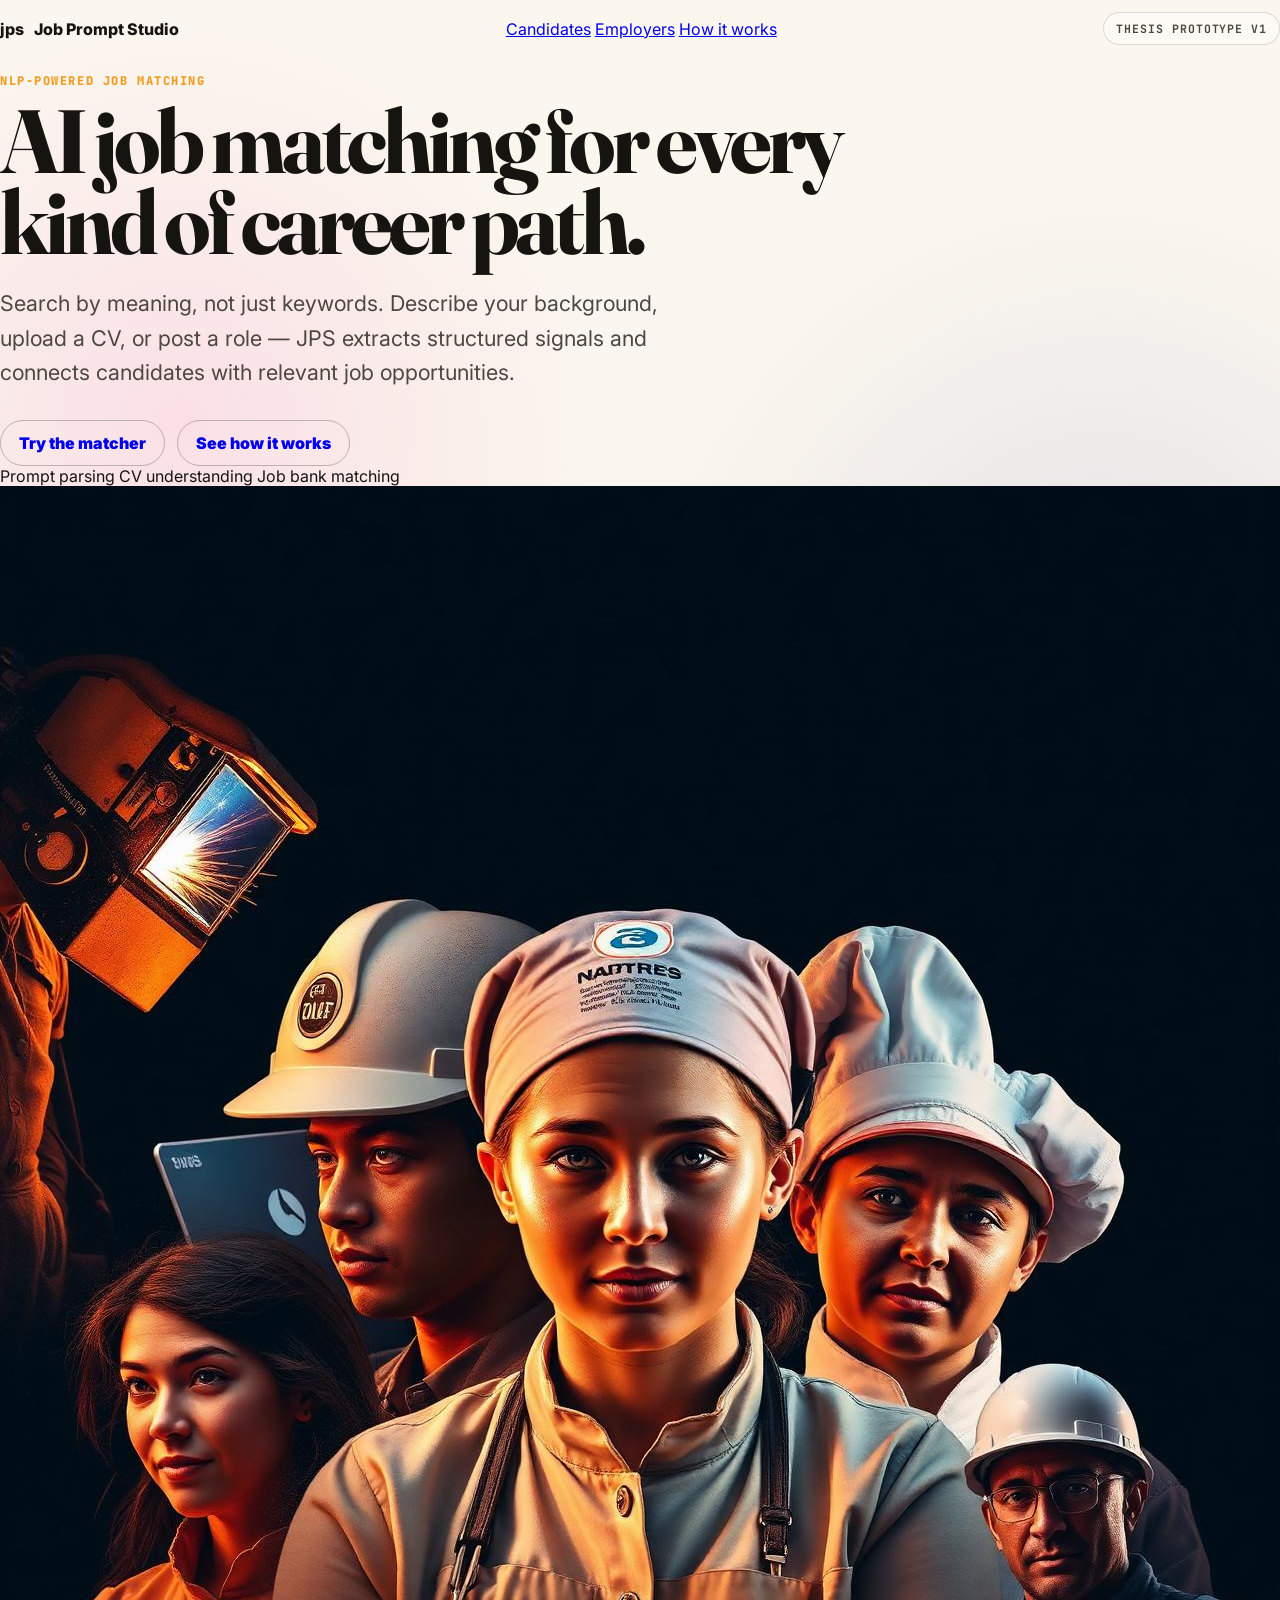
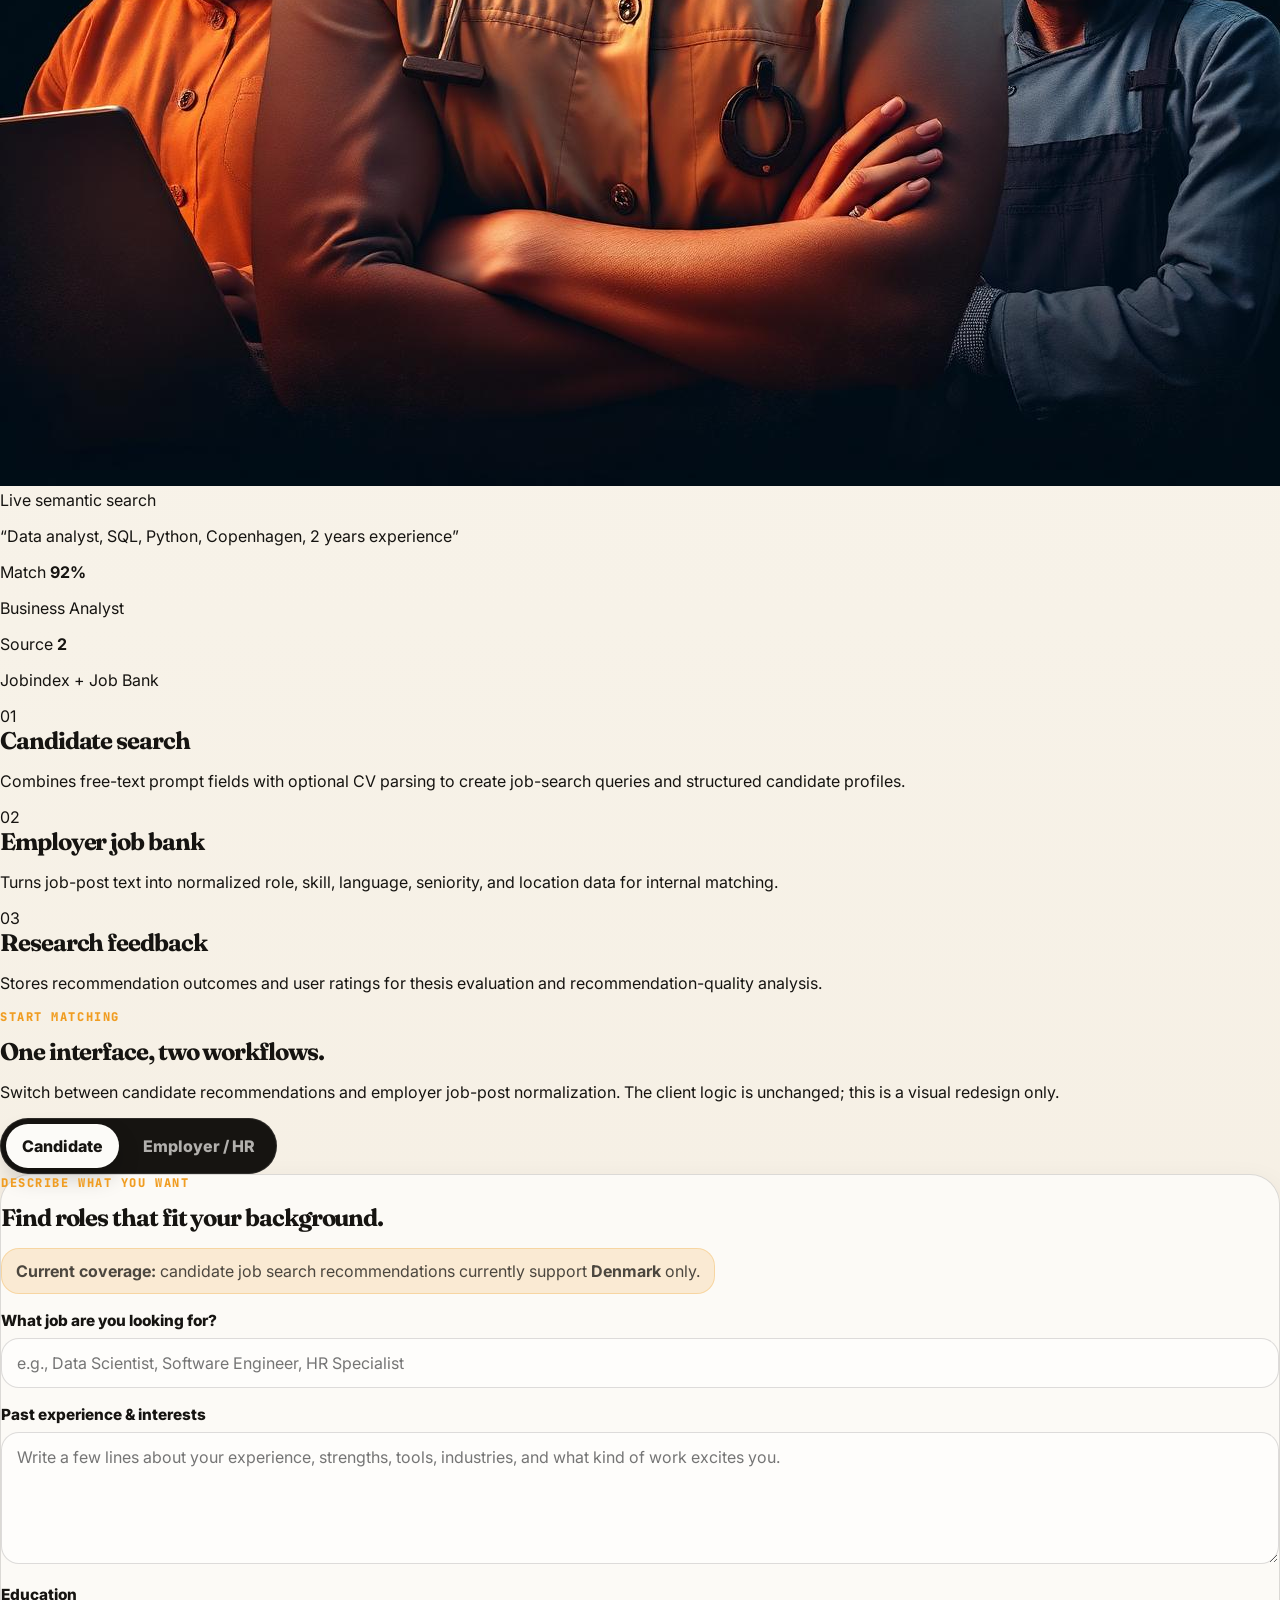
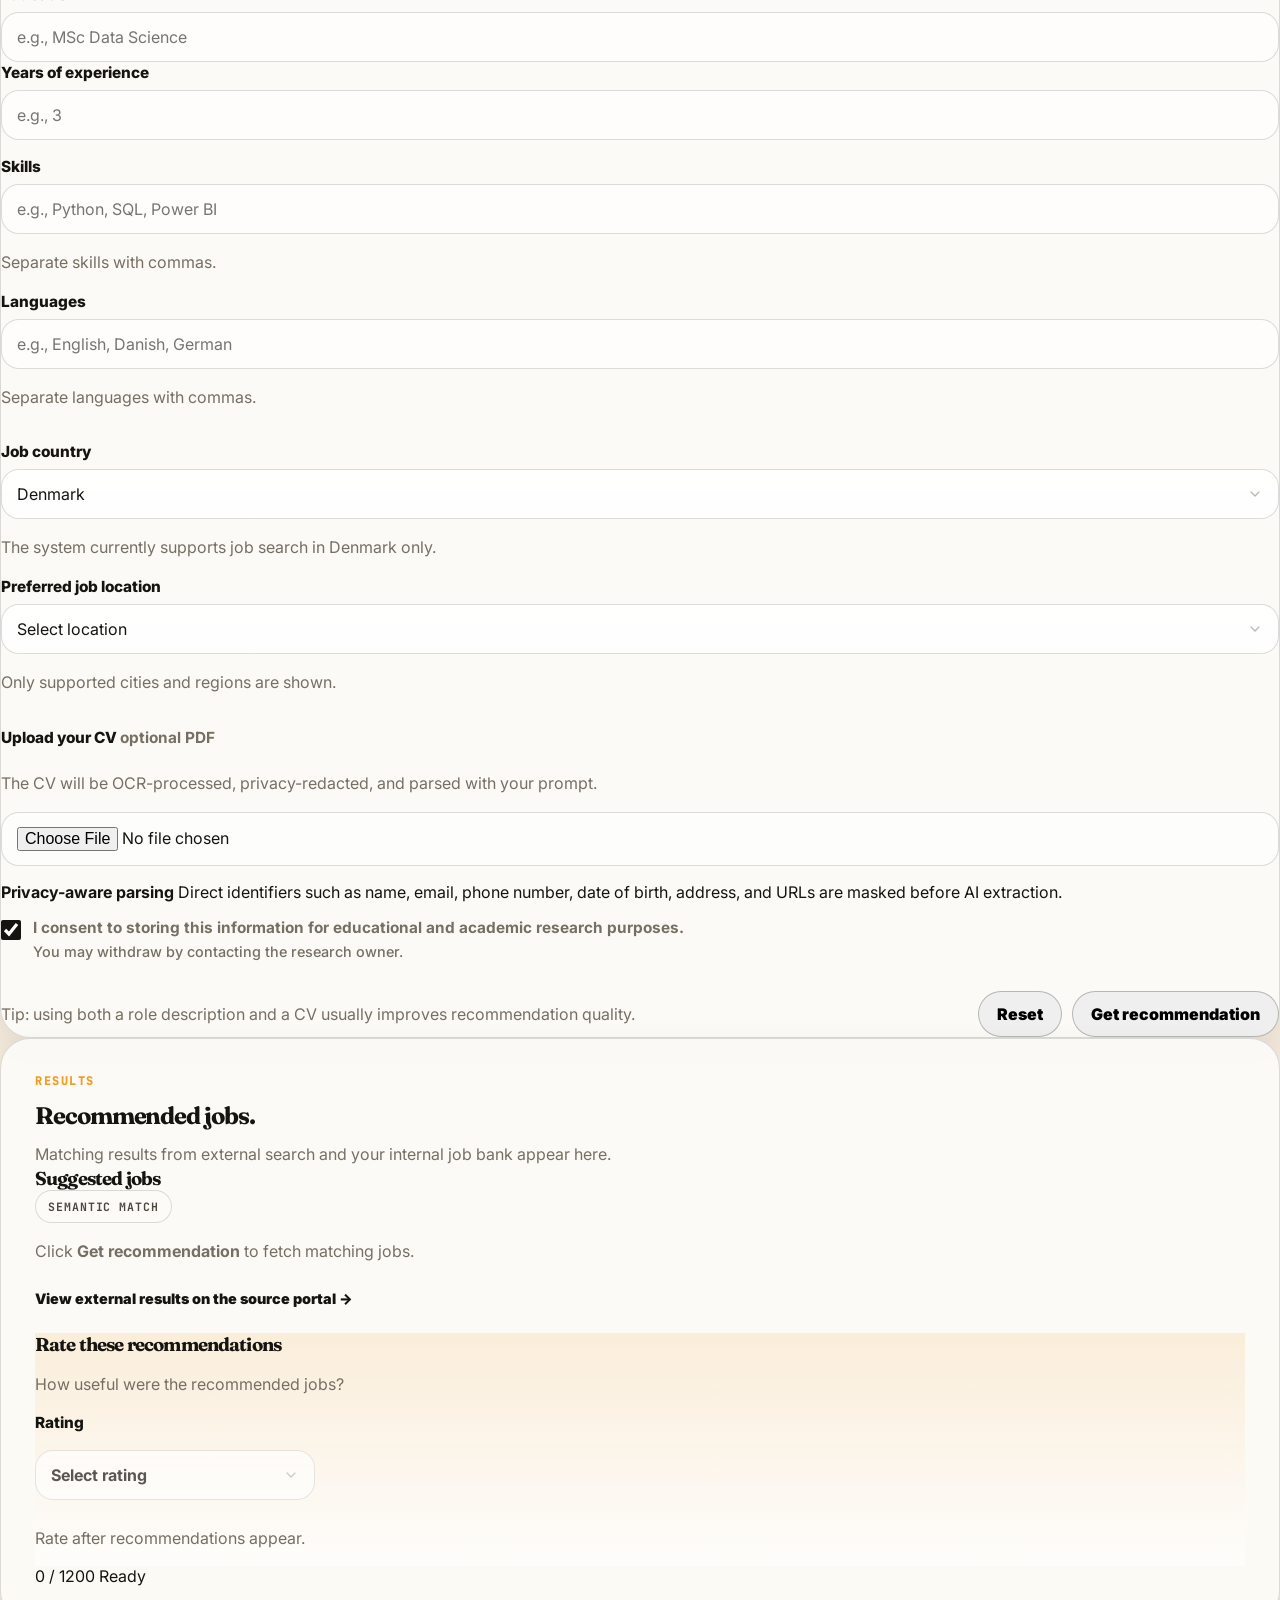
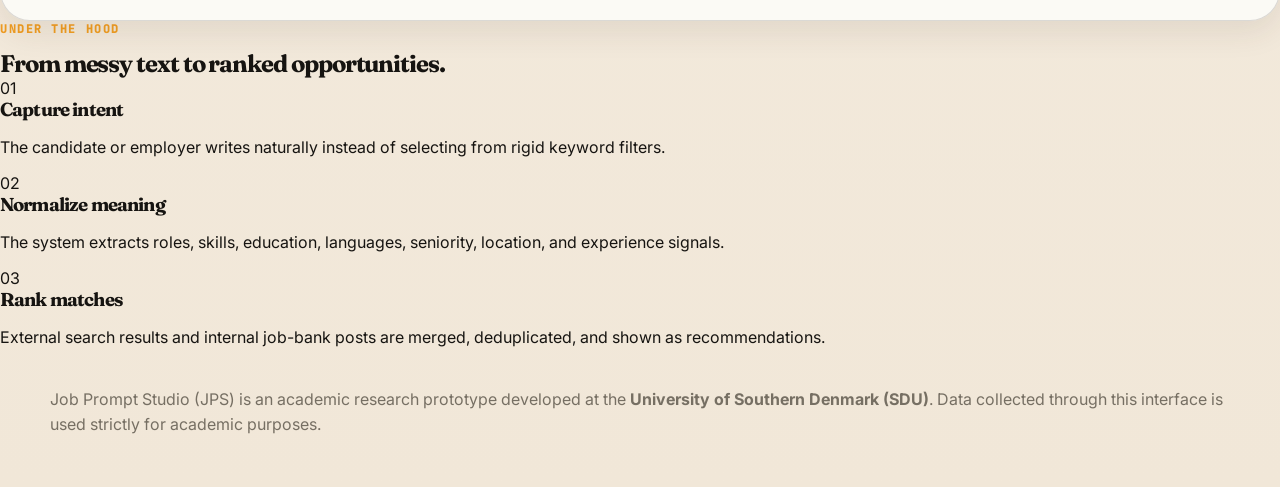
==== commit 5aa80dd3: "Update index.html" ====
--- a/index.html
+++ b/index.html
@@ -3,148 +3,190 @@
 <head>
   <meta charset="utf-8" />
   <meta name="viewport" content="width=device-width, initial-scale=1" />
-  <title>Job Prompt Studio</title>
-  <meta
-    name="description"
-    content="Job Prompt Studio (JPS) is an academic research prototype for AI-based job recommendation, CV understanding, and employer-side job posting."
-  />
+  <title>Job Prompt Studio — AI job matching</title>
+  <meta name="description" content="Academic research prototype for AI-based job recommendation, CV understanding, and employer-side job posting." />
   <link rel="preconnect" href="https://fonts.googleapis.com">
   <link rel="preconnect" href="https://fonts.gstatic.com" crossorigin>
-  <link href="https://fonts.googleapis.com/css2?family=Fraunces:opsz,wght@9..144,500;9..144,600;9..144,700&family=Inter:wght@400;500;600;700;800&family=JetBrains+Mono:wght@500;700&display=swap" rel="stylesheet">
+  <link href="https://fonts.googleapis.com/css2?family=Fraunces:opsz,wght@9..144,500;9..144,600;9..144,700;9..144,800&family=Inter:wght@400;500;600;700;800;900&family=JetBrains+Mono:wght@500;700;800&display=swap" rel="stylesheet">
   <link rel="stylesheet" href="./css/styles.css" />
 </head>
 
 <body>
-  <div class="pageGlow" aria-hidden="true"></div>
-
-  <div class="wrap">
-    <header class="siteHeader">
-      <a class="brand" href="#" aria-label="Job Prompt Studio home">
-        <span class="logoMark" aria-hidden="true">j</span>
-        <span class="brandText">Job Prompt Studio</span>
-      </a>
-
-      <nav class="headerNav" aria-label="Main navigation">
-        <a href="#jobForm">For candidates</a>
-        <a href="#jobPostForm">For employers</a>
-        <a href="#resultsAnchor">Results</a>
-      </nav>
-
-      <div class="pill" id="statusPill">Thesis Prototype v1</div>
-    </header>
-
-    <section class="heroIntro" aria-labelledby="pageTitle">
+  <div class="grain" aria-hidden="true"></div>
+  <div class="orb orbA" aria-hidden="true"></div>
+  <div class="orb orbB" aria-hidden="true"></div>
+
+  <header class="siteHeader">
+    <a href="#top" class="brand" aria-label="Job Prompt Studio home">
+      <span class="brandGlyph">jps</span>
+      <span>Job Prompt Studio</span>
+    </a>
+
+    <nav class="mainNav" aria-label="Main navigation">
+      <a href="#candidateView">Candidates</a>
+      <a href="#employerView">Employers</a>
+      <a href="#howItWorks">How it works</a>
+    </nav>
+
+    <div class="pill" id="statusPill">Thesis Prototype v1</div>
+  </header>
+
+  <main id="top">
+    <section class="hero">
       <div class="heroCopy">
-        <p class="eyebrow">Academic NLP job matching prototype</p>
-        <h1 id="pageTitle">AI job matching for candidates and employers.</h1>
+        <p class="eyebrow">NLP-powered job matching</p>
+        <h1>AI job matching for every kind of career path.</h1>
         <p class="lead">
-          Describe your background, upload a CV, or post a role. JPS turns messy career text into structured matching signals and recommends relevant jobs by meaning, not only keywords.
+          Search by meaning, not just keywords. Describe your background, upload a CV, or post a role — JPS extracts structured signals and connects candidates with relevant job opportunities.
         </p>
+
         <div class="heroActions">
-          <a class="btn primary" href="#jobForm">Start matching</a>
-          <a class="btn ghost" href="#jobPostForm">Post a role</a>
-        </div>
-      </div>
-
-      <aside class="heroVisual" aria-label="Matching preview">
-        <img src="./hero-workers.jpg" alt="People working across different roles" />
-        <div class="floatingMetric metricOne">
-          <span>Semantic match</span>
-          <strong>92%</strong>
-        </div>
-        <div class="floatingMetric metricTwo">
-          <span>Sources</span>
-          <strong>Jobindex + bank</strong>
-        </div>
-      </aside>
+          <a class="btn btnPrimary" href="#matcher">Try the matcher</a>
+          <a class="btn btnGhost" href="#howItWorks">See how it works</a>
+        </div>
+
+        <div class="trustRow" aria-label="Prototype capabilities">
+          <span>Prompt parsing</span>
+          <span>CV understanding</span>
+          <span>Job bank matching</span>
+        </div>
+      </div>
+
+      <div class="heroStage" aria-label="Job matching preview">
+        <img src="./hero-workers.jpg" alt="People working in different professional contexts" />
+
+        <div class="heroSearchCard glassCard">
+          <div class="miniLabel">Live semantic search</div>
+          <p>“Data analyst, SQL, Python, Copenhagen, 2 years experience”</p>
+          <div class="searchPulse"><span></span><span></span><span></span></div>
+        </div>
+
+        <div class="floatingMatch matchTop">
+          <div>
+            <span class="miniLabel">Match</span>
+            <strong>92%</strong>
+          </div>
+          <p>Business Analyst</p>
+        </div>
+
+        <div class="floatingMatch matchBottom">
+          <div>
+            <span class="miniLabel">Source</span>
+            <strong>2</strong>
+          </div>
+          <p>Jobindex + Job Bank</p>
+        </div>
+      </div>
     </section>
 
-    <section class="modeShell" id="resultsAnchor">
-      <div class="modeHeader">
-        <div>
-          <p class="eyebrow">Choose workflow</p>
-          <h2>Search as a candidate or save a job post.</h2>
-        </div>
+    <section class="introCards" aria-label="Project highlights">
+      <article>
+        <span class="cardNumber">01</span>
+        <h2>Candidate search</h2>
+        <p>Combines free-text prompt fields with optional CV parsing to create job-search queries and structured candidate profiles.</p>
+      </article>
+      <article>
+        <span class="cardNumber">02</span>
+        <h2>Employer job bank</h2>
+        <p>Turns job-post text into normalized role, skill, language, seniority, and location data for internal matching.</p>
+      </article>
+      <article>
+        <span class="cardNumber">03</span>
+        <h2>Research feedback</h2>
+        <p>Stores recommendation outcomes and user ratings for thesis evaluation and recommendation-quality analysis.</p>
+      </article>
+    </section>
+
+    <section class="matcherShell" id="matcher">
+      <div class="sectionHeading">
+        <p class="eyebrow">Start matching</p>
+        <h2>One interface, two workflows.</h2>
+        <p>Switch between candidate recommendations and employer job-post normalization. The client logic is unchanged; this is a visual redesign only.</p>
+      </div>
+
+      <div class="modeSwitchWrap">
         <div class="modeSwitch" role="tablist" aria-label="Select mode">
           <button type="button" id="candidateModeBtn" class="modeBtn active">Candidate</button>
           <button type="button" id="employerModeBtn" class="modeBtn">Employer / HR</button>
         </div>
       </div>
 
-      <div class="workspaceGrid">
-        <main class="searchPanel panel">
+      <div class="workspace">
+        <section class="panel inputPanel">
           <div id="candidateView">
-            <div class="panelTop">
+            <div class="panelHeader">
               <p class="eyebrow">Describe what you want</p>
-              <h2>Find work that fits your profile.</h2>
-              <p class="subtitle supportNote">
-                Candidate job search recommendations currently support <strong>Denmark</strong> only.
-              </p>
+              <h2>Find roles that fit your background.</h2>
+              <p class="supportNote"><strong>Current coverage:</strong> candidate job search recommendations currently support <strong>Denmark</strong> only.</p>
             </div>
 
             <form id="jobForm" autocomplete="on">
-              <div class="field featureField">
+              <div class="field heroField">
                 <label for="role">What job are you looking for?</label>
-                <input id="role" name="role" type="text" placeholder="Data Scientist, Software Engineer, HR Specialist" maxlength="120" />
-              </div>
-
-              <div class="field featureField">
+                <input id="role" name="role" type="text" placeholder="e.g., Data Scientist, Software Engineer, HR Specialist" maxlength="120" />
+              </div>
+
+              <div class="field heroField">
                 <label for="experience">Past experience & interests</label>
-                <textarea id="experience" name="experience" placeholder="Tell JPS about your strengths, tools, industries, and the work that excites you." maxlength="1200"></textarea>
-              </div>
-
-              <div class="grid2">
+                <textarea id="experience" name="experience" placeholder="Write a few lines about your experience, strengths, tools, industries, and what kind of work excites you." maxlength="1200"></textarea>
+              </div>
+
+              <div class="formGrid two">
                 <div class="field">
                   <label for="education">Education</label>
-                  <input id="education" name="education" type="text" placeholder="MSc Data Science" maxlength="200" />
+                  <input id="education" name="education" type="text" placeholder="e.g., MSc Data Science" maxlength="200" />
                 </div>
                 <div class="field">
                   <label for="yearsExperience">Years of experience</label>
-                  <input id="yearsExperience" name="yearsExperience" type="number" min="0" max="60" step="0.5" placeholder="3" />
-                </div>
-              </div>
-
-              <div class="grid2">
+                  <input id="yearsExperience" name="yearsExperience" type="number" min="0" max="60" step="0.5" placeholder="e.g., 3" />
+                </div>
+              </div>
+
+              <div class="formGrid two">
                 <div class="field">
                   <label for="skills">Skills</label>
-                  <input id="skills" name="skills" type="text" placeholder="Python, SQL, Power BI" maxlength="400" />
+                  <input id="skills" name="skills" type="text" placeholder="e.g., Python, SQL, Power BI" maxlength="400" />
                   <p class="fieldNote">Separate skills with commas.</p>
                 </div>
                 <div class="field">
                   <label for="languages">Languages</label>
-                  <input id="languages" name="languages" type="text" placeholder="English, Danish, German" maxlength="200" />
+                  <input id="languages" name="languages" type="text" placeholder="e.g., English, Danish, German" maxlength="200" />
                   <p class="fieldNote">Separate languages with commas.</p>
                 </div>
               </div>
 
-              <div class="grid2">
+              <div class="formGrid two">
                 <div class="field">
                   <label for="jobCountry">Job country</label>
                   <select id="jobCountry" name="jobCountry" class="styledSelect">
                     <option value="">Select country</option>
                     <option value="DK" selected>Denmark</option>
                   </select>
-                </div>
-                <div class="field">
-                  <label for="location">Preferred location</label>
+                  <p class="fieldNote">The system currently supports job search in Denmark only.</p>
+                </div>
+                <div class="field">
+                  <label for="location">Preferred job location</label>
                   <select id="location" name="location" class="styledSelect">
                     <option value="">Select location</option>
                   </select>
-                </div>
-              </div>
-
-              <div class="field uploadBox">
-                <label for="cvFile">Upload your CV <span>(optional PDF)</span></label>
+                  <p class="fieldNote">Only supported cities and regions are shown.</p>
+                </div>
+              </div>
+
+              <div class="uploadPanel field">
+                <div>
+                  <label for="cvFile">Upload your CV <span>optional PDF</span></label>
+                  <p class="fieldNote">The CV will be OCR-processed, privacy-redacted, and parsed with your prompt.</p>
+                </div>
                 <input id="cvFile" name="cvFile" type="file" accept=".pdf,application/pdf" />
-                <p class="fieldNote">The CV is OCR-processed, privacy-redacted, and parsed together with your prompt.</p>
-              </div>
-
-              <div class="privacyCard">
+              </div>
+
+              <div class="privacyRibbon">
                 <strong>Privacy-aware parsing</strong>
-                <span>Names, emails, phone numbers, dates of birth, addresses, and URLs are masked before AI extraction.</span>
-              </div>
-
-              <div class="field">
+                <span>Direct identifiers such as name, email, phone number, date of birth, address, and URLs are masked before AI extraction.</span>
+              </div>
+
+              <div class="field consentField">
                 <label class="consent">
                   <input id="consent" type="checkbox" required checked />
                   <span>
@@ -155,10 +197,10 @@
               </div>
 
               <div class="actions">
-                <div class="hint">Using both a role description and a CV usually improves recommendation quality.</div>
+                <div class="hint">Tip: using both a role description and a CV usually improves recommendation quality.</div>
                 <div class="btnRow">
-                  <button class="btn secondary" type="button" id="resetBtn">Reset</button>
-                  <button class="btn primary" type="submit" id="submitBtn">Get recommendation</button>
+                  <button class="btn btnSecondary" type="button" id="resetBtn">Reset</button>
+                  <button class="btn btnPrimary" type="submit" id="submitBtn">Get recommendation</button>
                 </div>
               </div>
 
@@ -167,35 +209,33 @@
           </div>
 
           <div id="employerView" class="hiddenView">
-            <div class="panelTop">
+            <div class="panelHeader">
               <p class="eyebrow">Describe who you need</p>
-              <h2>Normalize a job post into the research job bank.</h2>
-              <p class="subtitle supportNote">
-                Employer job-post normalization currently supports <strong>Denmark</strong> and <strong>Germany</strong>.
-              </p>
+              <h2>Save a structured job post to the research bank.</h2>
+              <p class="supportNote"><strong>Current coverage:</strong> employer job-post normalization currently supports <strong>Denmark</strong> and <strong>Germany</strong>.</p>
             </div>
 
             <form id="jobPostForm" autocomplete="on">
-              <div class="grid2">
+              <div class="formGrid two">
                 <div class="field">
                   <label for="companyName">Company name</label>
-                  <input id="companyName" name="companyName" type="text" placeholder="Novo Nordisk, LEGO, Maersk" maxlength="160" required />
+                  <input id="companyName" name="companyName" type="text" placeholder="e.g., Novo Nordisk, LEGO, Maersk" maxlength="160" required />
                 </div>
                 <div class="field">
                   <label for="jobTitle">Job title</label>
-                  <input id="jobTitle" name="jobTitle" type="text" placeholder="Data Scientist, HR Business Partner" maxlength="160" required />
-                </div>
-              </div>
-
-              <div class="field featureField">
+                  <input id="jobTitle" name="jobTitle" type="text" placeholder="e.g., Data Scientist, HR Business Partner" maxlength="160" required />
+                </div>
+              </div>
+
+              <div class="field heroField">
                 <label for="jobDescription">Job description</label>
                 <textarea id="jobDescription" name="jobDescription" placeholder="Describe the role, responsibilities, team, and what the company is looking for." maxlength="4000" rows="8" required></textarea>
               </div>
 
-              <div class="grid2">
+              <div class="formGrid two">
                 <div class="field">
                   <label for="jobRequirements">Requirements</label>
-                  <textarea id="jobRequirements" name="jobRequirements" placeholder="Required qualifications, skills, and experience." maxlength="2000" rows="6"></textarea>
+                  <textarea id="jobRequirements" name="jobRequirements" placeholder="Required qualifications, education, skills, and experience." maxlength="2000" rows="6"></textarea>
                 </div>
                 <div class="field">
                   <label for="jobBenefits">Benefits</label>
@@ -203,7 +243,7 @@
                 </div>
               </div>
 
-              <div class="grid2">
+              <div class="formGrid two">
                 <div class="field">
                   <label for="jobPostCountry">Job country</label>
                   <select id="jobPostCountry" name="jobPostCountry" class="styledSelect">
@@ -220,7 +260,7 @@
                 </div>
               </div>
 
-              <div class="grid2">
+              <div class="formGrid two">
                 <div class="field">
                   <label for="employmentType">Employment type</label>
                   <select id="employmentType" name="employmentType" class="styledSelect">
@@ -244,29 +284,32 @@
                 </div>
               </div>
 
-              <div class="grid2">
+              <div class="formGrid two">
                 <div class="field">
                   <label for="jobEducation">Education</label>
-                  <input id="jobEducation" name="jobEducation" type="text" placeholder="Bachelor's, Master's" maxlength="300" />
+                  <input id="jobEducation" name="jobEducation" type="text" placeholder="e.g., Bachelor's, Master's" maxlength="300" />
+                  <p class="fieldNote">Separate items with commas.</p>
                 </div>
                 <div class="field">
                   <label for="jobYearsExperience">Years of experience</label>
-                  <input id="jobYearsExperience" name="jobYearsExperience" type="number" min="0" max="60" step="0.5" placeholder="3" />
-                </div>
-              </div>
-
-              <div class="grid2">
+                  <input id="jobYearsExperience" name="jobYearsExperience" type="number" min="0" max="60" step="0.5" placeholder="e.g., 3" />
+                </div>
+              </div>
+
+              <div class="formGrid two">
                 <div class="field">
                   <label for="jobSkills">Skills</label>
-                  <input id="jobSkills" name="jobSkills" type="text" placeholder="Python, SQL, Communication" maxlength="500" />
+                  <input id="jobSkills" name="jobSkills" type="text" placeholder="e.g., Python, SQL, Communication" maxlength="500" />
+                  <p class="fieldNote">Separate items with commas.</p>
                 </div>
                 <div class="field">
                   <label for="jobLanguages">Languages</label>
-                  <input id="jobLanguages" name="jobLanguages" type="text" placeholder="English, Danish, German" maxlength="300" />
-                </div>
-              </div>
-
-              <div class="grid2">
+                  <input id="jobLanguages" name="jobLanguages" type="text" placeholder="e.g., English, Danish, German" maxlength="300" />
+                  <p class="fieldNote">Separate items with commas.</p>
+                </div>
+              </div>
+
+              <div class="formGrid two">
                 <div class="field">
                   <label for="jobSeniority">Seniority</label>
                   <select id="jobSeniority" name="jobSeniority" class="styledSelect">
@@ -279,27 +322,28 @@
                 </div>
                 <div class="field">
                   <label for="jobIndustry">Industry / department</label>
-                  <input id="jobIndustry" name="jobIndustry" type="text" placeholder="Pharma, Logistics, HR, IT" maxlength="200" />
-                </div>
-              </div>
-
-              <div class="grid2">
+                  <input id="jobIndustry" name="jobIndustry" type="text" placeholder="e.g., Pharma, Logistics, HR, IT" maxlength="200" />
+                </div>
+              </div>
+
+              <div class="formGrid two">
                 <div class="field">
                   <label for="contactEmail">Contact email</label>
-                  <input id="contactEmail" name="contactEmail" type="email" placeholder="hr@company.com" maxlength="200" />
+                  <input id="contactEmail" name="contactEmail" type="email" placeholder="e.g., hr@company.com" maxlength="200" />
                 </div>
                 <div class="field">
                   <label for="companyWebsite">Company website</label>
-                  <input id="companyWebsite" name="companyWebsite" type="text" placeholder="https://company.com" maxlength="300" />
+                  <input id="companyWebsite" name="companyWebsite" type="text" placeholder="www.company.com" maxlength="300" />
                 </div>
               </div>
 
               <div class="field">
-                <label for="applicationUrl">Application URL</label>
-                <input id="applicationUrl" name="applicationUrl" type="text" placeholder="https://company.com/careers/job-123" maxlength="500" />
-              </div>
-
-              <div class="field">
+                <label for="applicationUrl">Application URL <span>optional</span></label>
+                <input id="applicationUrl" name="applicationUrl" type="text" placeholder="www.company.com/careers/job-123" maxlength="500" />
+                <p class="fieldNote">This is the link candidates should open when this job is recommended.</p>
+              </div>
+
+              <div class="field consentField">
                 <label class="consent">
                   <input id="jobPostConsent" type="checkbox" required checked />
                   <span>
@@ -310,36 +354,36 @@
               </div>
 
               <div class="actions">
-                <div class="hint">Free text plus structured fields usually gives better normalized job-post data.</div>
+                <div class="hint">Tip: free text plus structured fields usually gives better normalized job-post data.</div>
                 <div class="btnRow">
-                  <button class="btn secondary" type="button" id="jobPostResetBtn">Reset</button>
-                  <button class="btn primary" type="submit" id="jobPostSubmitBtn">Save job post</button>
+                  <button class="btn btnSecondary" type="button" id="jobPostResetBtn">Reset</button>
+                  <button class="btn btnPrimary" type="submit" id="jobPostSubmitBtn">Save job post</button>
                 </div>
               </div>
 
               <span class="sr-only" aria-live="polite" id="jobPostAriaLive"></span>
             </form>
           </div>
-        </main>
+        </section>
 
         <aside id="candidateResults" class="panel resultsPanel" aria-label="Recommendation results">
-          <div class="panelTop">
-            <p class="eyebrow">Live results</p>
+          <div class="panelHeader compact">
+            <p class="eyebrow">Results</p>
             <h2>Recommended jobs.</h2>
-            <p class="subtitle">JPS combines external portal results with your research job bank.</p>
-          </div>
-
-          <div class="mini">
-            <div class="card jobsCard">
-              <div class="cardHeaderRow">
+            <p class="subtitle">Matching results from external search and your internal job bank appear here.</p>
+          </div>
+
+          <div class="resultsStack">
+            <div class="resultCard mainResult">
+              <div class="resultCardHeader">
                 <h3>Suggested jobs</h3>
-                <span class="tinyBadge">Meaning match</span>
+                <span class="tinyBadge">Semantic match</span>
               </div>
 
               <p id="jobsHint" class="lockedHint">Click <b>Get recommendation</b> to fetch matching jobs.</p>
               <p id="jobsStatus" class="lockedHint" style="display:none;"></p>
 
-              <div id="jobsSkeleton" class="jobsList" style="display:none;">
+              <div id="jobsSkeleton" class="jobsList skeletonList" style="display:none;">
                 <div class="skeletonCard"></div>
                 <div class="skeletonCard"></div>
                 <div class="skeletonCard"></div>
@@ -347,14 +391,12 @@
 
               <div id="jobsList" class="jobsList" style="display:none;"></div>
 
-              <p class="lockedHint sourceLinkWrap">
-                <a id="jobindexAllLink" href="#" target="_blank" rel="noopener noreferrer" class="subLink">
-                  View external results on the source portal →
-                </a>
+              <p class="sourceLinkWrap">
+                <a id="jobindexAllLink" href="#" target="_blank" rel="noopener noreferrer" class="subLink">View external results on the source portal →</a>
               </p>
             </div>
 
-            <div class="card ratingCard">
+            <div class="resultCard ratingCard">
               <h3>Rate these recommendations</h3>
               <p class="fieldNote">How useful were the recommended jobs?</p>
               <div class="ratingWrap">
@@ -370,46 +412,74 @@
                 <p id="ratingStatus" class="ratingStatus">Rate after recommendations appear.</p>
               </div>
             </div>
-          </div>
-
-          <div class="meta">
-            <span id="charCount">0 / 1200</span>
-            <span id="lastSaved">Ready</span>
+
+            <div class="metaBar">
+              <span id="charCount">0 / 1200</span>
+              <span id="lastSaved">Ready</span>
+            </div>
           </div>
         </aside>
 
         <aside id="employerResults" class="panel resultsPanel hiddenView" aria-label="Job post normalization results">
-          <div class="panelTop">
-            <p class="eyebrow">Live results</p>
+          <div class="panelHeader compact">
+            <p class="eyebrow">Results</p>
             <h2>Normalized job post.</h2>
-            <p class="subtitle">The job post is cleaned into structured fields and stored in the job bank.</p>
-          </div>
-
-          <div class="mini">
-            <div class="card jobsCard">
-              <h3>Normalization preview</h3>
+            <p class="subtitle">The saved job post becomes structured matching data for the research job bank.</p>
+          </div>
+
+          <div class="resultsStack">
+            <div class="resultCard mainResult">
+              <div class="resultCardHeader">
+                <h3>Normalization preview</h3>
+                <span class="tinyBadge">Job bank</span>
+              </div>
               <p id="jobPostParsedHint" class="lockedHint">Save a job post to generate a structured normalized summary.</p>
-              <div id="jobPostParsedProfile" style="display:none;"></div>
-            </div>
-            <div class="card ratingCard">
+              <div id="jobPostParsedProfile" class="parsedProfile" style="display:none;"></div>
+            </div>
+
+            <div class="resultCard">
               <h3>Job bank status</h3>
               <p id="jobPostStatusText" class="lockedHint">Ready to save a job post.</p>
             </div>
-          </div>
-
-          <div class="meta">
-            <span id="jobPostCharCount">0 / 4000</span>
-            <span id="jobPostLastSaved">Ready</span>
+
+            <div class="metaBar">
+              <span id="jobPostCharCount">0 / 4000</span>
+              <span id="jobPostLastSaved">Ready</span>
+            </div>
           </div>
         </aside>
       </div>
     </section>
-  </div>
+
+    <section class="howItWorks" id="howItWorks">
+      <div class="sectionHeading left">
+        <p class="eyebrow">Under the hood</p>
+        <h2>From messy text to ranked opportunities.</h2>
+      </div>
+
+      <div class="processGrid">
+        <article>
+          <span>01</span>
+          <h3>Capture intent</h3>
+          <p>The candidate or employer writes naturally instead of selecting from rigid keyword filters.</p>
+        </article>
+        <article>
+          <span>02</span>
+          <h3>Normalize meaning</h3>
+          <p>The system extracts roles, skills, education, languages, seniority, location, and experience signals.</p>
+        </article>
+        <article>
+          <span>03</span>
+          <h3>Rank matches</h3>
+          <p>External search results and internal job-bank posts are merged, deduplicated, and shown as recommendations.</p>
+        </article>
+      </div>
+    </section>
+  </main>
 
   <footer class="footer">
     <p>
-      Job Prompt Studio (JPS) is an academic research prototype developed at the
-      <strong>University of Southern Denmark (SDU)</strong>. Data collected through this interface is used strictly for academic purposes.
+      Job Prompt Studio (JPS) is an academic research prototype developed at the <strong>University of Southern Denmark (SDU)</strong>. Data collected through this interface is used strictly for academic purposes.
     </p>
   </footer>
 
--- a/css/styles.css
+++ b/css/styles.css
@@ -1,178 +1,350 @@
 :root {
-  --bg: #f5f7fb;
-  --panel: #ffffff;
-  --line: #e6ebf2;
-  --text: #16202a;
-  --muted: #627081;
-  --brand: #2f6fed;
-  --brand-dark: #1c56d6;
-  --soft: #f2f6ff;
-  --success: #0f9d58;
-  --danger: #d93025;
-  --shadow: 0 10px 30px rgba(16, 24, 40, 0.08);
-  --radius: 18px;
-}
-
-* {
-  box-sizing: border-box;
-}
+  --background: #f7f2e8;
+  --cream: #fcfbf8;
+  --cream-2: #f4ecde;
+  --ink: #161411;
+  --ink-soft: #4c473f;
+  --muted: #766f63;
+  --line: rgba(22, 20, 17, 0.14);
+  --line-strong: rgba(22, 20, 17, 0.26);
+  --amber: #f09d22;
+  --amber-soft: rgba(240, 157, 34, 0.16);
+  --orange: #fe7b02;
+  --rose: #f858bc;
+  --violet: #575ecf;
+  --success: #247a4b;
+  --danger: #c34632;
+  --shadow: 0 22px 60px rgba(62, 48, 29, 0.12);
+  --shadow-soft: 0 12px 30px rgba(62, 48, 29, 0.09);
+  --radius: 28px;
+}
+
+* { box-sizing: border-box; }
+
+html { scroll-behavior: smooth; }
 
 html,
 body {
   margin: 0;
-  padding: 0;
-  background: var(--bg);
-  color: var(--text);
+  min-height: 100%;
+  background:
+    radial-gradient(circle at 14% 8%, rgba(248, 88, 188, 0.14), transparent 26rem),
+    radial-gradient(circle at 86% 12%, rgba(87, 94, 207, 0.13), transparent 28rem),
+    linear-gradient(180deg, #fbf7ee 0%, var(--background) 42%, #f1e7d8 100%);
+  color: var(--ink);
   font-family: Inter, ui-sans-serif, system-ui, -apple-system, BlinkMacSystemFont, "Segoe UI", sans-serif;
 }
 
-body {
-  min-height: 100vh;
+body { min-height: 100vh; }
+
+.pageGlow {
+  position: fixed;
+  inset: auto 0 0 0;
+  height: 28rem;
+  pointer-events: none;
+  background: radial-gradient(circle at 50% 100%, rgba(254, 123, 2, 0.16), transparent 48%);
+  z-index: -1;
 }
 
 .wrap {
-  max-width: 1320px;
+  width: min(1180px, calc(100% - 32px));
   margin: 0 auto;
-  padding: 28px 20px 18px;
-}
-
-header {
+  padding: 24px 0 28px;
+}
+
+.siteHeader {
   display: flex;
   align-items: center;
   justify-content: space-between;
-  gap: 16px;
-  margin-bottom: 18px;
+  gap: 18px;
+  padding: 12px 0 28px;
 }
 
 .brand {
-  display: flex;
-  align-items: center;
-  gap: 12px;
-}
-
-.logo {
-  width: 16px;
-  height: 16px;
-  border-radius: 50%;
-  background: linear-gradient(135deg, var(--brand), #8cb6ff);
-  box-shadow: 0 0 0 6px rgba(47, 111, 237, 0.12);
-}
-
-header h1 {
-  margin: 0;
-  font-size: 1.3rem;
+  display: inline-flex;
+  align-items: center;
+  gap: 10px;
+  color: var(--ink);
+  text-decoration: none;
+  font-weight: 800;
+}
+
+.logoMark {
+  width: 34px;
+  height: 34px;
+  display: inline-grid;
+  place-items: center;
+  border-radius: 12px;
+  background: radial-gradient(circle at 30% 20%, var(--orange), #fe3f21 36%, var(--rose) 65%, var(--violet));
+  color: var(--cream);
+  font-family: Fraunces, Georgia, serif;
   font-weight: 700;
-}
-
-.pill {
-  background: var(--soft);
-  color: var(--brand-dark);
-  border: 1px solid #d7e4ff;
-  border-radius: 999px;
-  padding: 8px 14px;
-  font-size: 0.92rem;
-  font-weight: 600;
-}
-
-.hero {
-  display: grid;
-  grid-template-columns: 1.08fr 0.92fr;
-  gap: 20px;
-}
-
-.panel {
-  background: var(--panel);
-  border: 1px solid var(--line);
-  border-radius: 24px;
-  box-shadow: var(--shadow);
-  padding: 26px;
-}
-
-.top {
-  margin-bottom: 20px;
-}
-
-.kicker {
-  margin: 0 0 8px;
-  color: var(--brand-dark);
+  font-size: 1.25rem;
+  line-height: 1;
+  box-shadow: 0 12px 28px rgba(254, 123, 2, 0.22);
+}
+
+.brandText { letter-spacing: -0.02em; }
+
+.headerNav {
+  display: flex;
+  align-items: center;
+  gap: 6px;
+  padding: 6px;
+  background: rgba(252, 251, 248, 0.62);
+  border: 1px solid var(--line);
+  border-radius: 999px;
+  backdrop-filter: blur(14px);
+}
+
+.headerNav a {
+  color: var(--ink-soft);
+  text-decoration: none;
   font-size: 0.9rem;
   font-weight: 700;
-  letter-spacing: 0.04em;
+  padding: 9px 13px;
+  border-radius: 999px;
+}
+
+.headerNav a:hover { background: var(--cream); color: var(--ink); }
+
+.pill,
+.tinyBadge {
+  display: inline-flex;
+  align-items: center;
+  justify-content: center;
+  border: 1px solid var(--line);
+  border-radius: 999px;
+  background: rgba(252, 251, 248, 0.76);
+  color: var(--ink-soft);
+  padding: 8px 12px;
+  font-family: "JetBrains Mono", ui-monospace, monospace;
+  font-size: 0.72rem;
+  font-weight: 700;
   text-transform: uppercase;
-}
-
+  letter-spacing: 0.08em;
+}
+
+.heroIntro {
+  display: grid;
+  grid-template-columns: minmax(0, 1.03fr) minmax(320px, 0.97fr);
+  gap: 32px;
+  align-items: center;
+  padding: 34px 0 44px;
+}
+
+.eyebrow,
+.kicker {
+  margin: 0 0 12px;
+  color: var(--amber);
+  font-family: "JetBrains Mono", ui-monospace, monospace;
+  font-size: 0.75rem;
+  font-weight: 800;
+  letter-spacing: 0.13em;
+  text-transform: uppercase;
+}
+
+h1,
+h2,
+h3,
 .title {
-  margin: 0 0 12px;
-  font-size: 2rem;
-  line-height: 1.15;
-}
-
-.titleSmall {
-  font-size: 1.5rem;
-}
-
-.subtitle {
-  margin: 0 0 10px;
+  margin: 0;
+  color: var(--ink);
+  font-family: Fraunces, Georgia, serif;
+  letter-spacing: -0.045em;
+}
+
+h1 {
+  max-width: 860px;
+  font-size: clamp(3rem, 7vw, 6.4rem);
+  line-height: 0.9;
+}
+
+.heroCopy .lead {
+  max-width: 700px;
+  margin: 24px 0 0;
+  color: var(--ink-soft);
+  font-size: clamp(1.05rem, 2vw, 1.35rem);
+  line-height: 1.6;
+}
+
+.heroActions {
+  display: flex;
+  align-items: center;
+  flex-wrap: wrap;
+  gap: 12px;
+  margin-top: 30px;
+}
+
+.heroVisual {
+  position: relative;
+  min-height: 480px;
+  border-radius: 36px;
+  overflow: hidden;
+  border: 1px solid var(--line);
+  box-shadow: var(--shadow);
+  background: var(--cream-2);
+}
+
+.heroVisual img {
+  width: 100%;
+  height: 100%;
+  min-height: 480px;
+  object-fit: cover;
+  display: block;
+  filter: saturate(0.92) contrast(1.03);
+}
+
+.heroVisual::after {
+  content: "";
+  position: absolute;
+  inset: 0;
+  background: linear-gradient(180deg, transparent 40%, rgba(22, 20, 17, 0.42));
+}
+
+.floatingMetric {
+  position: absolute;
+  z-index: 1;
+  padding: 14px 16px;
+  border: 1px solid rgba(252, 251, 248, 0.36);
+  border-radius: 20px;
+  background: rgba(22, 20, 17, 0.74);
+  color: var(--cream);
+  backdrop-filter: blur(16px);
+  box-shadow: 0 18px 40px rgba(0,0,0,0.18);
+}
+
+.floatingMetric span {
+  display: block;
+  color: rgba(252, 251, 248, 0.72);
+  font-family: "JetBrains Mono", ui-monospace, monospace;
+  font-size: 0.65rem;
+  letter-spacing: 0.12em;
+  text-transform: uppercase;
+}
+
+.floatingMetric strong {
+  display: block;
+  margin-top: 4px;
+  font-family: Fraunces, Georgia, serif;
+  font-size: 1.6rem;
+}
+
+.metricOne { left: 18px; bottom: 20px; }
+.metricTwo { right: 18px; top: 18px; }
+
+.modeShell {
+  margin-top: 12px;
+  padding: 16px;
+  border: 1px solid var(--line);
+  border-radius: 38px;
+  background: rgba(252, 251, 248, 0.48);
+  box-shadow: var(--shadow-soft);
+  backdrop-filter: blur(18px);
+}
+
+.modeHeader {
+  display: flex;
+  align-items: end;
+  justify-content: space-between;
+  gap: 18px;
+  padding: 10px 10px 22px;
+}
+
+.modeHeader h2,
+.panelTop h2 {
+  font-size: clamp(2rem, 4vw, 3.15rem);
+  line-height: 1;
+}
+
+.workspaceGrid {
+  display: grid;
+  grid-template-columns: minmax(0, 1.08fr) minmax(340px, 0.92fr);
+  gap: 16px;
+  align-items: start;
+}
+
+.panel {
+  border: 1px solid var(--line);
+  border-radius: 30px;
+  background: rgba(252, 251, 248, 0.92);
+  box-shadow: var(--shadow-soft);
+}
+
+.searchPanel,
+.resultsPanel { padding: clamp(20px, 3vw, 34px); }
+.resultsPanel { position: sticky; top: 18px; }
+
+.panelTop { margin-bottom: 24px; }
+
+.subtitle,
+.fieldNote,
+.hint,
+.lockedHint,
+.ratingStatus,
+.consent-sub {
   color: var(--muted);
   line-height: 1.55;
 }
 
-.subtitleWide {
-  max-width: 70ch;
-}
-
+.subtitle { margin: 12px 0 0; }
 .supportNote {
-  background: #fff9eb;
-  border: 1px solid #f4deb0;
-  color: #7b5b12;
-  border-radius: 14px;
+  display: inline-block;
   padding: 12px 14px;
+  border: 1px solid rgba(240, 157, 34, 0.28);
+  border-radius: 18px;
+  background: var(--amber-soft);
+  color: var(--ink-soft);
 }
 
 .modeSwitch {
   display: inline-flex;
   gap: 8px;
   padding: 6px;
-  border-radius: 16px;
-  background: #eef4ff;
-  border: 1px solid #d8e4ff;
-  margin-top: 8px;
-  margin-bottom: 8px;
-  flex-wrap: wrap;
+  border-radius: 999px;
+  background: var(--ink);
+  box-shadow: inset 0 0 0 1px rgba(252,251,248,0.1);
 }
 
 .modeBtn {
   border: 0;
+  border-radius: 999px;
+  padding: 12px 16px;
   background: transparent;
-  color: var(--brand-dark);
-  padding: 11px 16px;
-  border-radius: 12px;
+  color: rgba(252, 251, 248, 0.68);
   font: inherit;
-  font-weight: 700;
+  font-weight: 800;
   cursor: pointer;
-  transition: background 0.18s ease, color 0.18s ease, box-shadow 0.18s ease;
+  transition: all 0.18s ease;
 }
 
 .modeBtn.active {
-  background: linear-gradient(180deg, var(--brand), var(--brand-dark));
-  color: #fff;
-  box-shadow: 0 6px 18px rgba(47, 111, 237, 0.22);
-}
-
-.hiddenView {
-  display: none !important;
-}
-
-.field {
-  margin-bottom: 16px;
-}
+  background: var(--cream);
+  color: var(--ink);
+  box-shadow: 0 10px 22px rgba(0,0,0,0.18);
+}
+
+.hiddenView { display: none !important; }
+
+form { display: grid; gap: 16px; }
+
+.grid2 {
+  display: grid;
+  grid-template-columns: repeat(2, minmax(0, 1fr));
+  gap: 16px;
+}
+
+.field { min-width: 0; }
 
 label {
   display: inline-block;
   margin-bottom: 8px;
-  font-weight: 700;
+  color: var(--ink);
+  font-weight: 800;
   font-size: 0.96rem;
 }
+
+label span { color: var(--muted); font-weight: 700; }
 
 input[type="text"],
 input[type="number"],
@@ -181,240 +353,266 @@
 textarea,
 select {
   width: 100%;
-  border: 1px solid #d6deea;
-  border-radius: 14px;
-  background: #fff;
-  color: var(--text);
+  border: 1px solid var(--line);
+  border-radius: 18px;
+  background: rgba(255, 255, 255, 0.55);
+  color: var(--ink);
   font: inherit;
-  padding: 13px 14px;
-  transition: border-color 0.18s ease, box-shadow 0.18s ease, transform 0.06s ease;
-}
-
-textarea {
-  min-height: 130px;
-  resize: vertical;
-}
+  padding: 14px 15px;
+  transition: border-color 0.18s ease, box-shadow 0.18s ease, background 0.18s ease;
+}
+
+textarea { min-height: 132px; resize: vertical; }
+
+.featureField {
+  padding: 18px;
+  border: 1px solid var(--line);
+  border-radius: 24px;
+  background: linear-gradient(180deg, rgba(255,255,255,0.72), rgba(244,236,222,0.34));
+}
+
+.featureField textarea,
+.featureField input {
+  border-color: transparent;
+  background: transparent;
+  padding-left: 0;
+  padding-right: 0;
+  border-radius: 0;
+  font-size: 1.08rem;
+}
+
+.featureField textarea:focus,
+.featureField input:focus { box-shadow: none; }
 
 input:focus,
 textarea:focus,
 select:focus {
   outline: none;
-  border-color: #8bb0ff;
-  box-shadow: 0 0 0 4px rgba(47, 111, 237, 0.12);
-}
-
-.fieldNote {
-  margin: 8px 0 0;
-  color: var(--muted);
-  font-size: 0.9rem;
-  line-height: 1.45;
-}
-
-.grid2 {
-  display: grid;
-  grid-template-columns: 1fr 1fr;
-  gap: 14px;
+  background: rgba(255,255,255,0.78);
+  border-color: rgba(22, 20, 17, 0.38);
+  box-shadow: 0 0 0 5px rgba(240, 157, 34, 0.13);
 }
 
 .styledSelect {
   appearance: none;
   -webkit-appearance: none;
   -moz-appearance: none;
-  background:
-    linear-gradient(180deg, #ffffff, #fbfcff) padding-box,
-    linear-gradient(180deg, #d9e2ef, #d9e2ef) border-box;
-  border: 1px solid transparent;
-  border-radius: 14px;
-  padding-right: 42px;
+  padding-right: 44px;
   background-image:
-    linear-gradient(180deg, #ffffff, #fbfcff),
-    url("data:image/svg+xml,%3Csvg xmlns='http://www.w3.org/2000/svg' width='16' height='16' fill='none' viewBox='0 0 24 24'%3E%3Cpath stroke='%2357697d' stroke-linecap='round' stroke-linejoin='round' stroke-width='2' d='m6 9 6 6 6-6'/%3E%3C/svg%3E");
+    linear-gradient(180deg, rgba(255,255,255,0.72), rgba(255,255,255,0.52)),
+    url("data:image/svg+xml,%3Csvg xmlns='http://www.w3.org/2000/svg' width='16' height='16' fill='none' viewBox='0 0 24 24'%3E%3Cpath stroke='%234c473f' stroke-linecap='round' stroke-linejoin='round' stroke-width='2' d='m6 9 6 6 6-6'/%3E%3C/svg%3E");
   background-repeat: no-repeat, no-repeat;
-  background-position: 0 0, right 14px center;
+  background-position: 0 0, right 15px center;
   background-size: auto, 16px;
 }
 
-.styledSelect:hover {
-  border-color: #bfd1ef;
-}
-
-.uploadInfo {
-  background: #fbfcff;
-  border: 1px dashed #d5deeb;
-  border-radius: 16px;
-  padding: 14px;
-}
+.uploadBox {
+  padding: 18px;
+  border: 2px dashed rgba(22, 20, 17, 0.2);
+  border-radius: 24px;
+  background: rgba(255,255,255,0.42);
+}
+
+.privacyCard {
+  display: grid;
+  gap: 4px;
+  padding: 16px 18px;
+  border-radius: 22px;
+  border: 1px solid rgba(240, 157, 34, 0.28);
+  background: var(--amber-soft);
+}
+
+.privacyCard span { color: var(--muted); line-height: 1.5; }
 
 .consent {
   display: flex;
+  gap: 12px;
   align-items: flex-start;
+  cursor: pointer;
+}
+
+.consent input {
+  width: 20px;
+  height: 20px;
+  margin: 2px 0 0;
+  accent-color: var(--ink);
+}
+
+.consent-sub { display: block; margin-top: 4px; font-weight: 500; font-size: 0.9rem; }
+
+.actions {
+  display: flex;
+  justify-content: space-between;
+  align-items: center;
+  gap: 16px;
+  flex-wrap: wrap;
+  margin-top: 4px;
+}
+
+.btnRow { display: flex; align-items: center; gap: 10px; flex-wrap: wrap; }
+
+.btn {
+  display: inline-flex;
+  align-items: center;
+  justify-content: center;
+  gap: 8px;
+  min-height: 46px;
+  border: 1px solid var(--line-strong);
+  border-radius: 999px;
+  padding: 12px 18px;
+  font: inherit;
+  font-weight: 900;
+  text-decoration: none;
+  cursor: pointer;
+  transition: transform 0.12s ease, box-shadow 0.18s ease, background 0.18s ease, border-color 0.18s ease;
+}
+
+.btn:hover { transform: translateY(-1px); box-shadow: 0 12px 24px rgba(62, 48, 29, 0.12); }
+.btn:active { transform: translateY(0); }
+
+.btn.primary,
+button.primary {
+  background: var(--ink);
+  color: var(--cream);
+  border-color: var(--ink);
+}
+
+.btn.secondary,
+.btn.ghost {
+  background: rgba(252, 251, 248, 0.72);
+  color: var(--ink);
+}
+
+.btn.ghost { border-color: rgba(22, 20, 17, 0.18); }
+
+.mini { display: grid; gap: 14px; }
+
+.card {
+  border: 1px solid var(--line);
+  border-radius: 24px;
+  padding: 18px;
+  background: rgba(255, 255, 255, 0.52);
+}
+
+.cardHeaderRow {
+  display: flex;
+  align-items: center;
+  justify-content: space-between;
+  gap: 10px;
+  margin-bottom: 10px;
+}
+
+.card h3 {
+  margin: 0;
+  font-size: 1.25rem;
+}
+
+.jobsList { display: grid; gap: 12px; }
+
+.jobCard {
+  position: relative;
+  overflow: hidden;
+  border: 1px solid var(--line);
+  border-radius: 22px;
+  padding: 18px;
+  background: var(--cream);
+  box-shadow: 0 10px 24px rgba(62, 48, 29, 0.08);
+  transition: transform 0.18s ease, border-color 0.18s ease, box-shadow 0.18s ease;
+}
+
+.jobCard:hover {
+  transform: translateY(-3px);
+  border-color: var(--line-strong);
+  box-shadow: 0 18px 36px rgba(62, 48, 29, 0.13);
+}
+
+.jobCard::before {
+  content: "";
+  position: absolute;
+  inset: 0 auto 0 0;
+  width: 5px;
+  background: linear-gradient(180deg, var(--orange), var(--rose), var(--violet));
+}
+
+.jobTitle {
+  margin: 0 0 8px;
+  font-family: Fraunces, Georgia, serif;
+  font-size: 1.25rem;
+  font-weight: 700;
+  letter-spacing: -0.03em;
+  color: var(--ink);
+}
+
+.jobMeta {
+  margin: 0 0 14px;
+  color: var(--muted);
+  font-size: 0.85rem;
+  font-family: "JetBrains Mono", ui-monospace, monospace;
+  text-transform: uppercase;
+  letter-spacing: 0.05em;
+}
+
+.jobBtnRow { display: flex; }
+
+.jobBtn,
+.subLink {
+  display: inline-flex;
+  align-items: center;
+  justify-content: center;
+  border-radius: 999px;
+  padding: 10px 13px;
+  background: var(--ink);
+  color: var(--cream);
+  text-decoration: none;
+  font-weight: 900;
+  font-size: 0.9rem;
+}
+
+.subLink { background: transparent; color: var(--ink); padding-left: 0; }
+.subLink:hover { text-decoration: underline; }
+.sourceLinkWrap { margin-top: 12px; }
+
+.ratingCard {
+  background: linear-gradient(180deg, rgba(240, 157, 34, 0.13), rgba(255,255,255,0.54));
+}
+
+.ratingWrap { display: grid; gap: 10px; margin-top: 12px; }
+.ratingSelect { max-width: 280px; font-weight: 700; }
+
+.meta {
+  display: flex;
+  justify-content: space-between;
   gap: 12px;
-  cursor: pointer;
-}
-
-.consent input {
-  width: 18px;
-  height: 18px;
-  margin-top: 2px;
-}
-
-.consent-sub {
-  display: block;
-  margin-top: 4px;
+  margin-top: 18px;
+  padding-top: 14px;
+  border-top: 1px solid var(--line);
   color: var(--muted);
-  font-size: 0.88rem;
-  font-weight: 500;
-}
-
-.actions {
-  display: flex;
-  align-items: center;
-  justify-content: space-between;
-  gap: 14px;
-  flex-wrap: wrap;
-  margin-top: 10px;
-}
-
-.hint {
-  color: var(--muted);
-  font-size: 0.92rem;
-}
-
-.btnRow {
-  display: flex;
-  align-items: center;
-  gap: 10px;
-  flex-wrap: wrap;
-}
-
-.btn {
-  border: 1px solid #d7dfeb;
-  background: #fff;
-  color: var(--text);
-  border-radius: 14px;
-  padding: 11px 16px;
-  font: inherit;
-  font-weight: 700;
-  cursor: pointer;
-  transition: transform 0.08s ease, box-shadow 0.18s ease, border-color 0.18s ease;
-}
-
-.btn:hover {
-  border-color: #bfd1ef;
-  box-shadow: 0 6px 18px rgba(18, 38, 63, 0.08);
-}
-
-.btn:active {
-  transform: translateY(1px);
-}
-
-.btn.primary {
-  background: linear-gradient(180deg, var(--brand), var(--brand-dark));
-  color: #fff;
-  border-color: transparent;
-}
-
-.summary .mini {
-  display: grid;
-  gap: 12px;
-}
-
-.card {
-  border: 1px solid var(--line);
-  border-radius: 18px;
-  padding: 16px;
-  background: #fff;
-}
-
-.card h3 {
-  margin: 0 0 10px;
-  font-size: 1rem;
-}
-
-.card p {
-  margin: 0;
-  color: var(--muted);
-  white-space: pre-wrap;
-  line-height: 1.5;
-}
-
-.lockedHint {
-  color: var(--muted);
+  font-family: "JetBrains Mono", ui-monospace, monospace;
+  font-size: 0.78rem;
 }
 
 .parsedGroup + .parsedGroup {
   margin-top: 12px;
   padding-top: 12px;
-  border-top: 1px dashed #e2e8f2;
+  border-top: 1px dashed var(--line);
 }
 
 .parsedLabel {
   margin: 0 0 4px;
-  font-size: 0.82rem;
-  font-weight: 700;
-  color: var(--brand-dark);
+  color: var(--amber);
+  font-family: "JetBrains Mono", ui-monospace, monospace;
+  font-size: 0.72rem;
+  font-weight: 800;
+  letter-spacing: 0.1em;
   text-transform: uppercase;
-  letter-spacing: 0.04em;
-}
-
-.parsedValue {
-  margin: 0;
-  color: var(--text);
-  line-height: 1.5;
-  white-space: pre-wrap;
-}
-
-.jobsList {
-  display: grid;
-  gap: 12px;
-}
-
-.jobCard {
-  border: 1px solid #dfe6f0;
-  border-radius: 16px;
-  padding: 14px;
-  background: linear-gradient(180deg, #ffffff, #fbfcff);
-}
-
-.jobTitle {
-  margin: 0 0 10px;
-  color: var(--text);
-  font-weight: 700;
-}
-
-.jobMeta {
-  margin: 0 0 10px;
-  color: var(--muted);
-  font-size: 0.88rem;
-}
-
-.jobBtnRow {
-  display: flex;
-  align-items: center;
-  gap: 10px;
-}
-
-.jobBtn {
-  display: inline-flex;
-  align-items: center;
-  justify-content: center;
-  border-radius: 12px;
-  padding: 10px 14px;
-  background: var(--soft);
-  color: var(--brand-dark);
-  text-decoration: none;
-  font-weight: 700;
-  border: 1px solid #d7e4ff;
-}
-
-.jobBtn:hover {
-  background: #eaf1ff;
-}
+}
+
+.parsedValue { margin: 0; color: var(--ink-soft); line-height: 1.5; white-space: pre-wrap; }
 
 .skeletonCard {
-  height: 86px;
-  border-radius: 16px;
-  background: linear-gradient(90deg, #eef3fa 25%, #f7f9fc 37%, #eef3fa 63%);
+  height: 92px;
+  border-radius: 22px;
+  background: linear-gradient(90deg, rgba(22,20,17,0.06) 25%, rgba(255,255,255,0.5) 37%, rgba(22,20,17,0.06) 63%);
   background-size: 400% 100%;
   animation: pulse 1.4s ease infinite;
 }
@@ -424,56 +622,12 @@
   100% { background-position: 0 50%; }
 }
 
-.ratingCard {
-  background: linear-gradient(180deg, #fffdf7, #ffffff);
-  border-color: #efe1b3;
-}
-
-.ratingWrap {
-  display: grid;
-  gap: 10px;
-}
-
-.ratingLabel {
-  margin-bottom: 0;
-}
-
-.ratingSelect {
-  max-width: 280px;
-  font-weight: 600;
-}
-
-.ratingStatus {
+.footer {
+  width: min(1180px, calc(100% - 32px));
+  margin: 0 auto;
+  padding: 8px 0 34px;
   color: var(--muted);
-  font-size: 0.9rem;
-}
-
-.subLink {
-  color: var(--brand-dark);
-  text-decoration: none;
-  font-weight: 700;
-}
-
-.subLink:hover {
-  text-decoration: underline;
-}
-
-.meta {
-  display: flex;
-  justify-content: space-between;
-  gap: 12px;
-  margin-top: 16px;
-  color: var(--muted);
-  font-size: 0.9rem;
-}
-
-.footer {
-  max-width: 1320px;
-  margin: 0 auto;
-  padding: 0 20px 30px;
-  color: var(--muted);
-  font-size: 0.92rem;
-  line-height: 1.5;
+  line-height: 1.55;
 }
 
 .toast {
@@ -483,74 +637,57 @@
   display: inline-flex;
   align-items: center;
   gap: 10px;
-  background: rgba(22, 32, 42, 0.96);
-  color: #fff;
+  background: rgba(22, 20, 17, 0.94);
+  color: var(--cream);
   border-radius: 999px;
   padding: 12px 16px;
-  box-shadow: 0 16px 40px rgba(0, 0, 0, 0.18);
+  box-shadow: 0 18px 44px rgba(0,0,0,0.18);
   transform: translateY(14px);
   opacity: 0;
   pointer-events: none;
   transition: opacity 0.18s ease, transform 0.18s ease;
 }
 
-.toast.show {
-  opacity: 1;
-  transform: translateY(0);
-}
-
-.toast .dot {
-  width: 8px;
-  height: 8px;
-  border-radius: 50%;
-  background: #7ef0a7;
-}
+.toast.show { opacity: 1; transform: translateY(0); }
+.toast .dot { width: 8px; height: 8px; border-radius: 50%; background: var(--amber); }
 
 .sr-only {
   position: absolute;
-  left: -9999px;
-}
-
-@media (max-width: 1080px) {
-  .hero {
-    grid-template-columns: 1fr;
-  }
-}
-
-@media (max-width: 720px) {
-  .wrap {
-    padding: 18px 14px 14px;
-  }
-
-  .panel {
-    padding: 18px;
-    border-radius: 20px;
-  }
-
-  .title {
-    font-size: 1.65rem;
-  }
-
-  .grid2 {
-    grid-template-columns: 1fr;
-  }
-
-  .actions,
-  .meta,
-  header {
-    flex-direction: column;
-    align-items: flex-start;
-  }
-
-  .ratingSelect {
-    max-width: 100%;
-  }
-
-  .modeSwitch {
-    width: 100%;
-  }
-
-  .modeBtn {
-    flex: 1 1 auto;
-  }
-}
+  width: 1px;
+  height: 1px;
+  padding: 0;
+  margin: -1px;
+  overflow: hidden;
+  clip: rect(0, 0, 0, 0);
+  white-space: nowrap;
+  border: 0;
+}
+
+@media (max-width: 1060px) {
+  .heroIntro,
+  .workspaceGrid { grid-template-columns: 1fr; }
+  .resultsPanel { position: static; }
+  .heroVisual { min-height: 380px; }
+  .heroVisual img { min-height: 380px; }
+}
+
+@media (max-width: 760px) {
+  .wrap,
+  .footer { width: min(100% - 22px, 1180px); }
+  .siteHeader,
+  .modeHeader { align-items: flex-start; flex-direction: column; }
+  .headerNav { order: 3; width: 100%; overflow-x: auto; justify-content: space-between; }
+  .heroIntro { padding-top: 16px; }
+  h1 { font-size: clamp(2.6rem, 15vw, 4.2rem); }
+  .grid2 { grid-template-columns: 1fr; }
+  .modeShell { padding: 10px; border-radius: 28px; }
+  .searchPanel,
+  .resultsPanel { padding: 18px; border-radius: 24px; }
+  .modeSwitch { width: 100%; }
+  .modeBtn { flex: 1; }
+  .heroVisual { min-height: 300px; border-radius: 28px; }
+  .heroVisual img { min-height: 300px; }
+  .floatingMetric { display: none; }
+  .actions { align-items: stretch; }
+  .btnRow, .btn { width: 100%; }
+}
